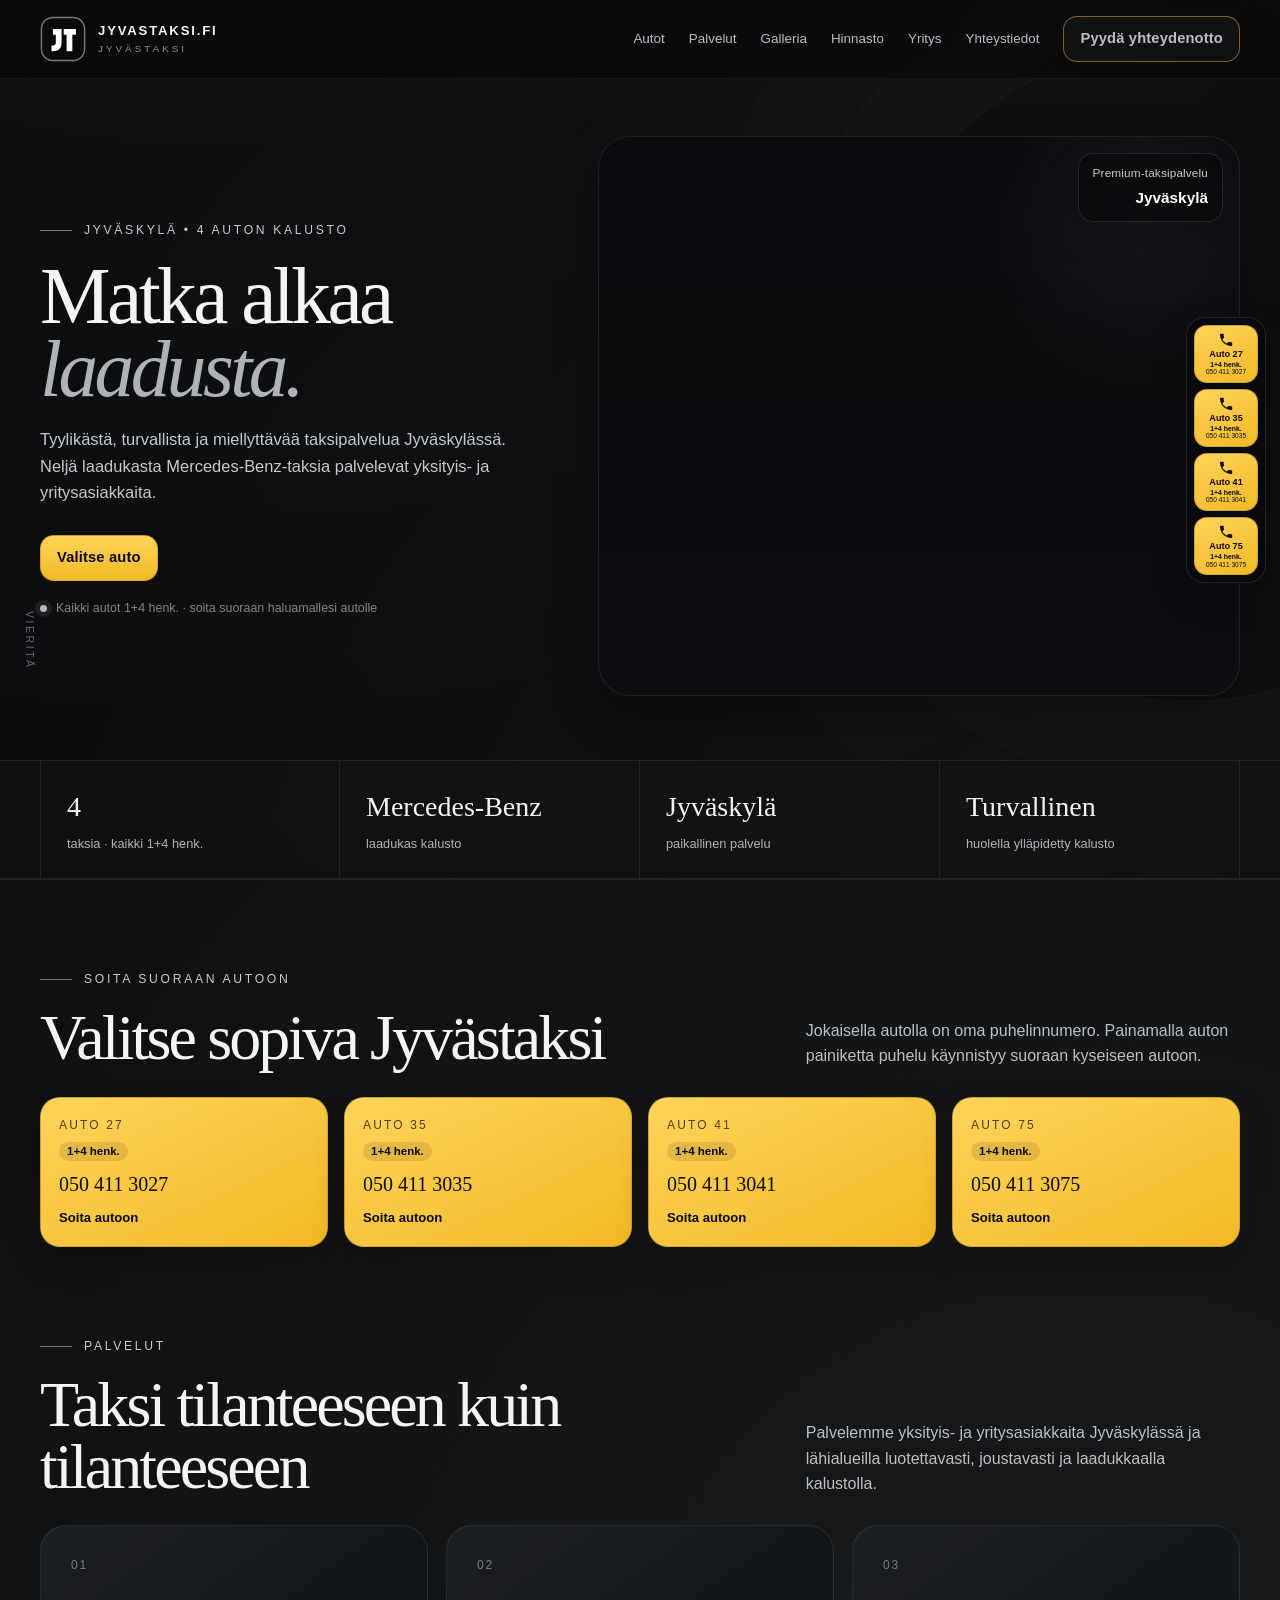
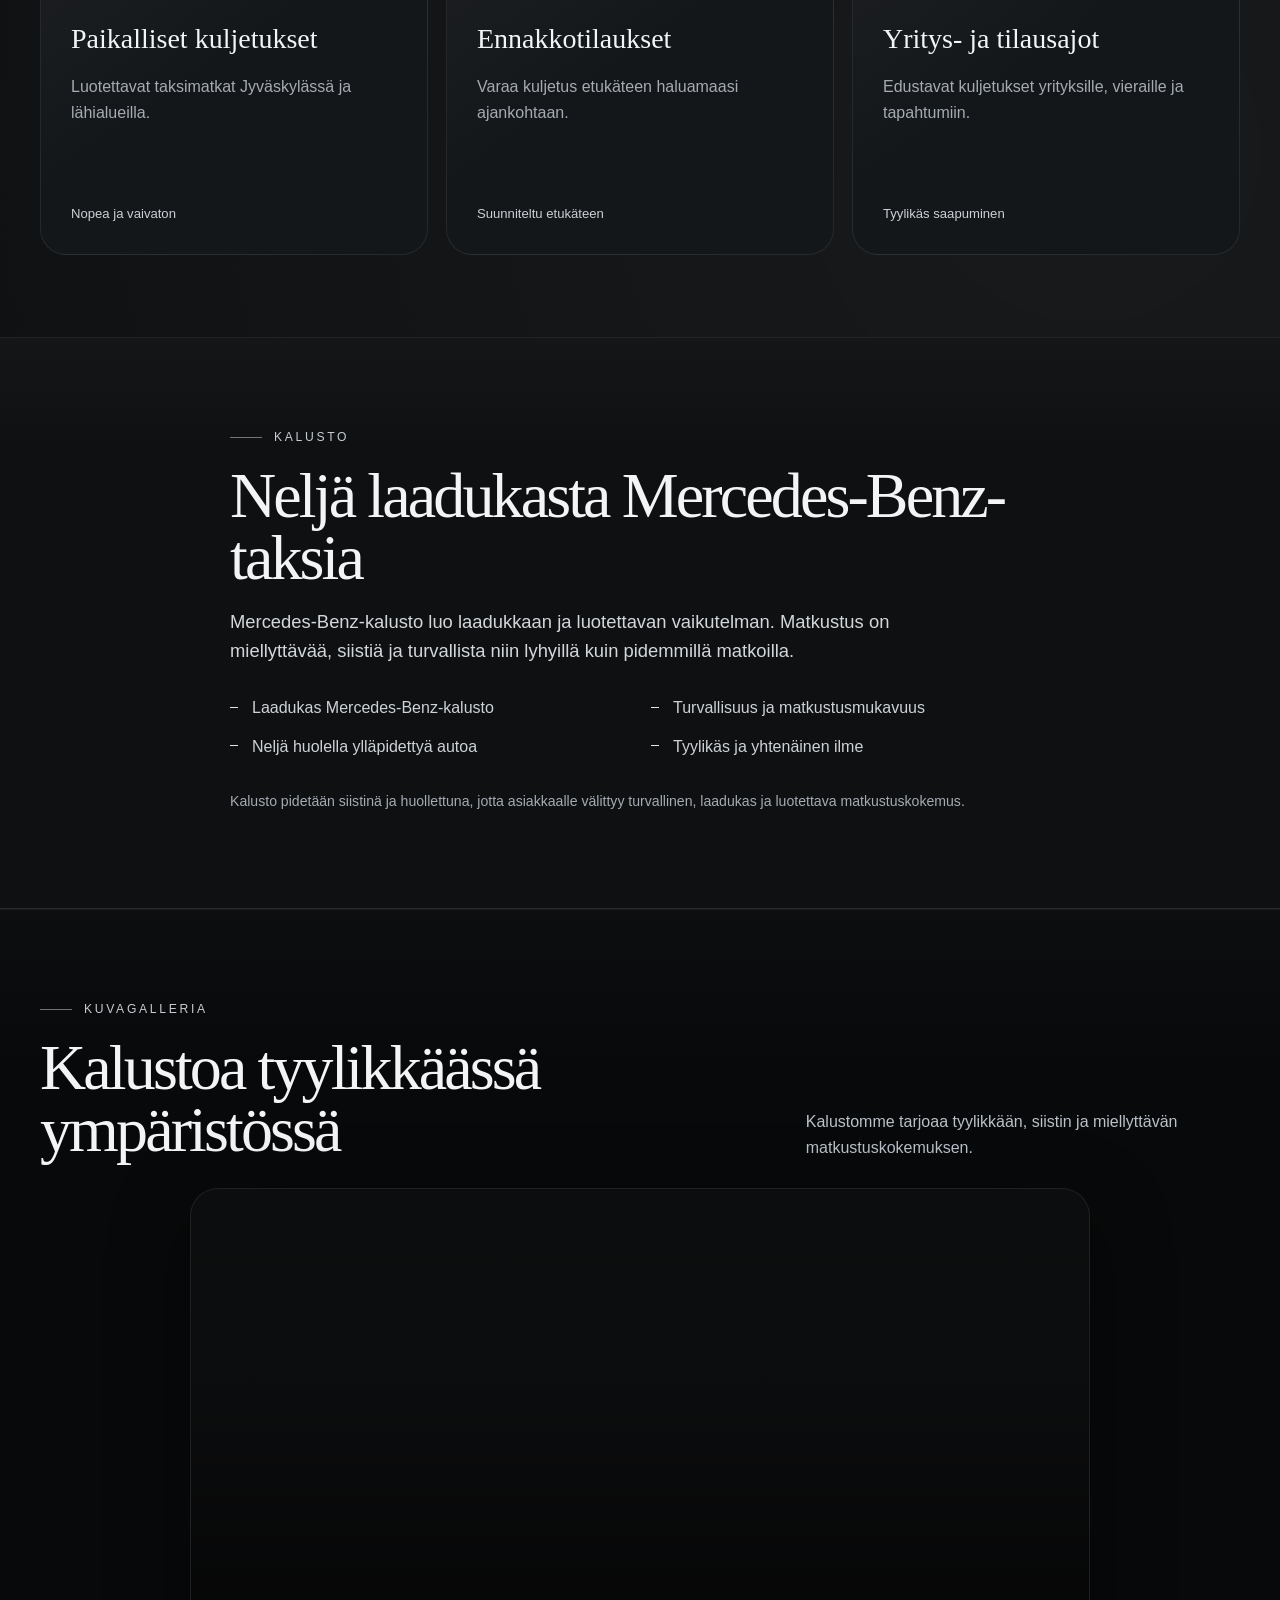
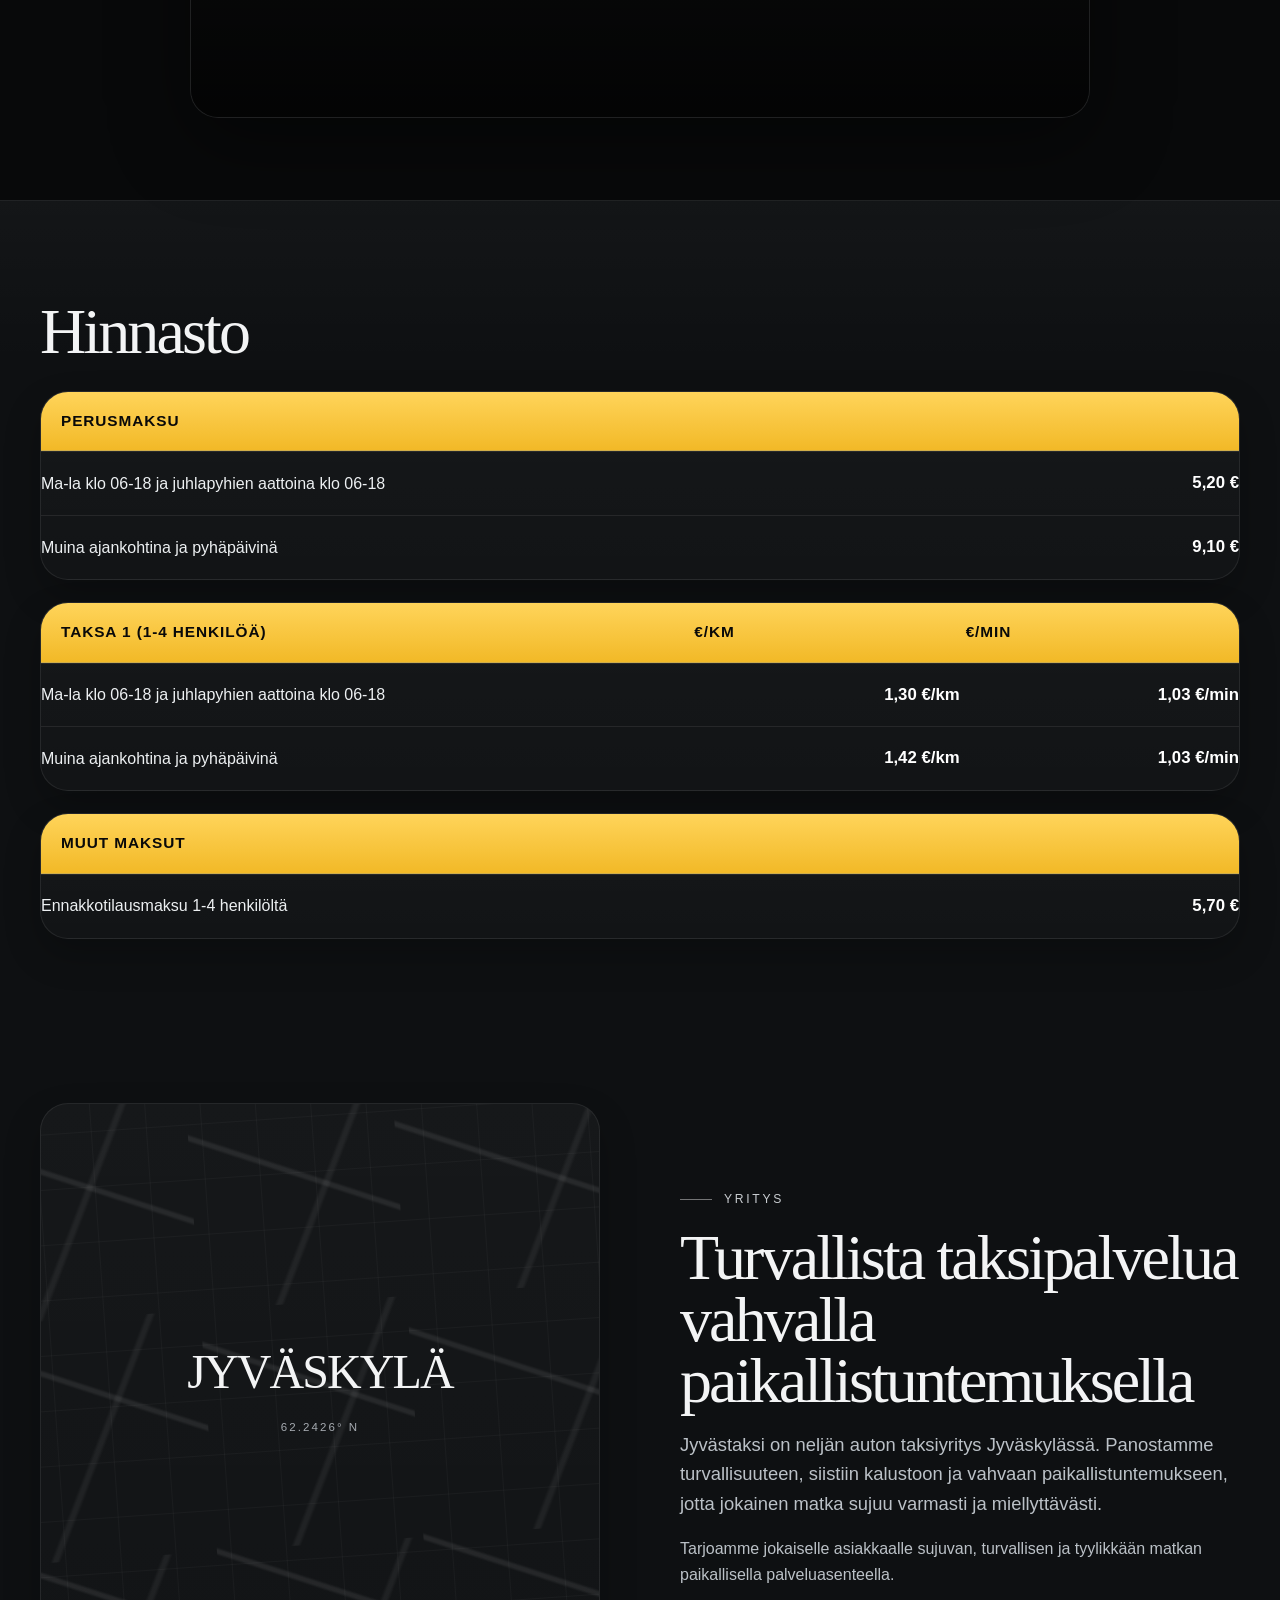
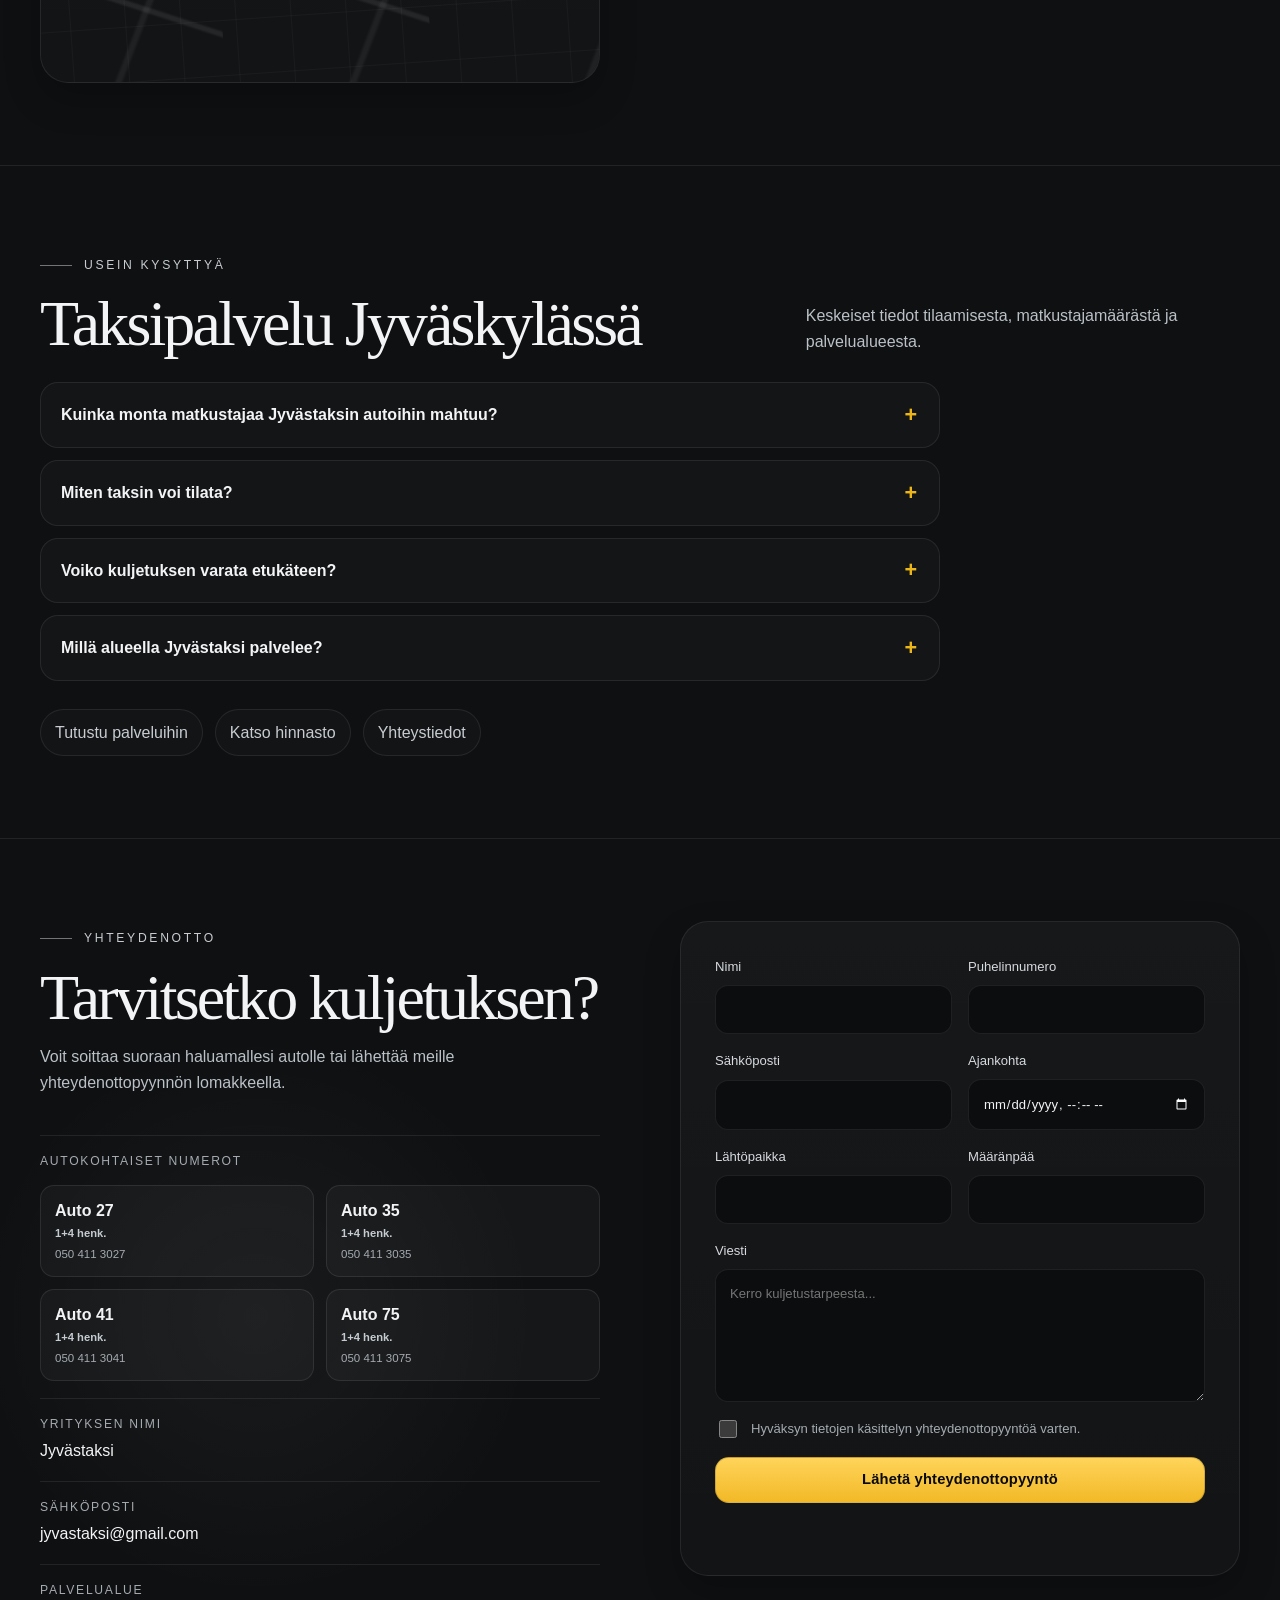
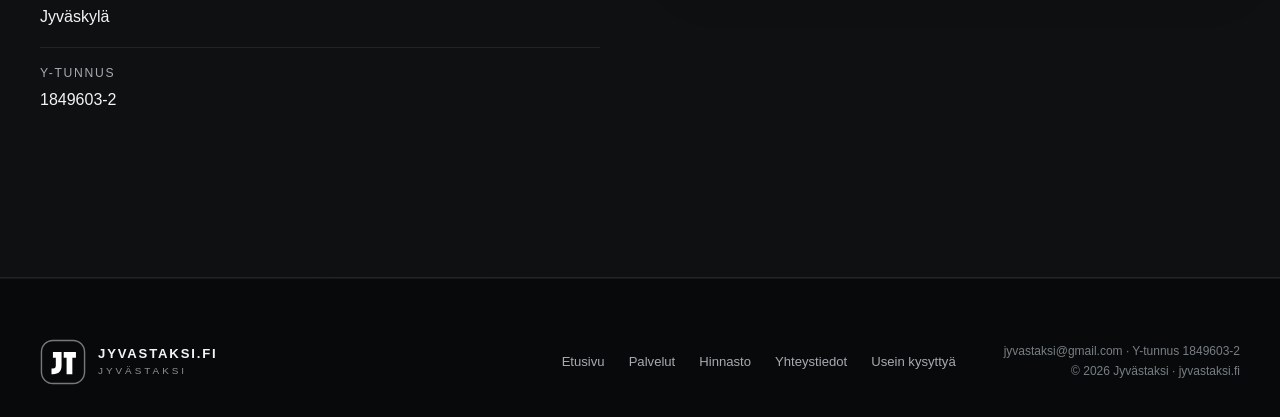
==== index.html @ cbcae80d "Add files via upload" ====
<!DOCTYPE html>

<html lang="fi">
<head> <meta charset="utf-8"/> <meta content="width=device-width, initial-scale=1" name="viewport"/>                






<title>Taksi Jyväskylä | Jyvästaksi – turvallinen paikallinen taksipalvelu</title><meta content="Jyvästaksi tarjoaa turvallista ja paikallista taksipalvelua Jyväskylässä. Neljä 1+4 hengen Mercedes-Benz-taksia, suorat autonumerot, ennakkotilaukset ja selkeä hinnasto." name="description"/><meta content="index,follow,max-image-preview:large,max-snippet:-1,max-video-preview:-1" name="robots"/><meta content="index,follow,max-image-preview:large,max-snippet:-1,max-video-preview:-1" name="googlebot"/><meta content="#08090a" name="theme-color"/><meta content="dark" name="color-scheme"/><meta content="telephone=yes" name="format-detection"/><meta content="Jyvästaksi" name="author"/><meta content="fi_FI" property="og:locale"/><meta content="website" property="og:type"/><meta content="Jyvästaksi" property="og:site_name"/><meta content="Taksi Jyväskylä | Jyvästaksi" property="og:title"/><meta content="Turvallista taksipalvelua Jyväskylässä vahvalla paikallistuntemuksella. Neljä 1+4 hengen Mercedes-Benz-taksia." property="og:description"/><meta content="https://jyvastaksi.fi/" property="og:url"/><meta content="https://jyvastaksi.fi/assets/jyvastaksi-og.jpg" property="og:image"/><meta content="1200" property="og:image:width"/><meta content="630" property="og:image:height"/><meta content="Jyvästaksin musta Mercedes-Benz-taksi Jyväskylän iltavalaistuksessa" property="og:image:alt"/><meta content="image/jpeg" property="og:image:type"/><meta content="summary_large_image" name="twitter:card"/><meta content="Taksi Jyväskylä | Jyvästaksi" name="twitter:title"/><meta content="Turvallista ja paikallista taksipalvelua Jyväskylässä." name="twitter:description"/><meta content="https://jyvastaksi.fi/assets/jyvastaksi-og.jpg" name="twitter:image"/><meta content="Jyvästaksin Mercedes-Benz-taksi Jyväskylässä" name="twitter:image:alt"/><link href="https://jyvastaksi.fi/" rel="canonical"/><link href="https://jyvastaksi.fi/" hreflang="fi-FI" rel="alternate"/><link href="https://jyvastaksi.fi/" hreflang="x-default" rel="alternate"/><link href="/favicon.svg" rel="icon" type="image/svg+xml"/><link href="/favicon.ico" rel="icon" sizes="any"/><link href="/icon-180.png" rel="apple-touch-icon" sizes="180x180"/><link href="/site.webmanifest" rel="manifest"/><link as="image" href="/assets/jyvastaksi-taksi-jyvaskyla-960.webp" imagesizes="(max-width: 980px) 100vw, 52vw" imagesrcset="/assets/jyvastaksi-taksi-jyvaskyla-640.webp 640w, /assets/jyvastaksi-taksi-jyvaskyla-960.webp 960w, /assets/jyvastaksi-taksi-jyvaskyla-1280.webp 1280w, /assets/jyvastaksi-taksi-jyvaskyla-1672.webp 1672w" rel="preload" type="image/webp"/><link href="/assets/site.97f5869bd6.css" rel="stylesheet"/><script defer="" src="/assets/app.0035077000.js"></script><script type="application/ld+json">{"@context":"https://schema.org","@graph":[{"@type":"WebSite","@id":"https://jyvastaksi.fi/#website","url":"https://jyvastaksi.fi/","name":"Jyvästaksi","inLanguage":"fi-FI","publisher":{"@id":"https://jyvastaksi.fi/#business"}},{"@type":"ImageObject","@id":"https://jyvastaksi.fi/#primaryimage","url":"https://jyvastaksi.fi/assets/jyvastaksi-og.jpg","contentUrl":"https://jyvastaksi.fi/assets/jyvastaksi-og.jpg","width":1200,"height":630,"caption":"Jyvästaksin Mercedes-Benz-taksi Jyväskylässä"},{"@type":"WebPage","@id":"https://jyvastaksi.fi/#webpage","url":"https://jyvastaksi.fi/","name":"Taksi Jyväskylä | Jyvästaksi","isPartOf":{"@id":"https://jyvastaksi.fi/#website"},"about":{"@id":"https://jyvastaksi.fi/#business"},"primaryImageOfPage":{"@id":"https://jyvastaksi.fi/#primaryimage"},"inLanguage":"fi-FI"},{"@type":["LocalBusiness","TaxiService"],"@id":"https://jyvastaksi.fi/#business","name":"Jyvästaksi","alternateName":"jyvastaksi.fi","legalName":"Jyvästaksi","url":"https://jyvastaksi.fi/","logo":"https://jyvastaksi.fi/icon-512.png","image":["https://jyvastaksi.fi/assets/jyvastaksi-og.jpg","https://jyvastaksi.fi/assets/jyvastaksi-taksi-jyvaskyla-1672.webp"],"email":"jyvastaksi@gmail.com","taxID":"1849603-2","priceRange":"€€","description":"Turvallista ja paikallista taksipalvelua Jyväskylässä neljän 1+4 hengen Mercedes-Benz-taksin kalustolla.","areaServed":{"@type":"City","name":"Jyväskylä"},"knowsLanguage":["fi"],"slogan":"Turvallista taksipalvelua vahvalla paikallistuntemuksella","contactPoint":[{"@type":"ContactPoint","telephone":"+358504113027","contactType":"Auto 27","areaServed":"Jyväskylä","availableLanguage":"fi"},{"@type":"ContactPoint","telephone":"+358504113035","contactType":"Auto 35","areaServed":"Jyväskylä","availableLanguage":"fi"},{"@type":"ContactPoint","telephone":"+358504113041","contactType":"Auto 41","areaServed":"Jyväskylä","availableLanguage":"fi"},{"@type":"ContactPoint","telephone":"+358504113075","contactType":"Auto 75","areaServed":"Jyväskylä","availableLanguage":"fi"}],"hasOfferCatalog":{"@type":"OfferCatalog","name":"Taksipalvelut","itemListElement":[{"@type":"Offer","itemOffered":{"@type":"Service","name":"Paikalliset taksikuljetukset Jyväskylässä"}},{"@type":"Offer","itemOffered":{"@type":"Service","name":"Ennakkotilaukset"}},{"@type":"Offer","itemOffered":{"@type":"Service","name":"Yritys- ja tilausajot"}}]}},{"@type":"FAQPage","@id":"https://jyvastaksi.fi/#faq","mainEntity":[{"@type":"Question","name":"Kuinka monta matkustajaa Jyvästaksin autoihin mahtuu?","acceptedAnswer":{"@type":"Answer","text":"Kaikki neljä taksia on tarkoitettu neljälle matkustajalle kuljettajan lisäksi eli kapasiteetti on 1+4 henkilöä."}},{"@type":"Question","name":"Miten taksin voi tilata?","acceptedAnswer":{"@type":"Answer","text":"Taksin voi tilata soittamalla suoraan autoon 27, 35, 41 tai 75. Sivuston autokohtaiset painikkeet käynnistävät puhelun valittuun autoon."}},{"@type":"Question","name":"Voiko kuljetuksen varata etukäteen?","acceptedAnswer":{"@type":"Answer","text":"Kyllä. Ennakkotilausta varten voi soittaa haluttuun autoon tai lähettää yhteydenottopyynnön sivuston lomakkeella."}},{"@type":"Question","name":"Millä alueella Jyvästaksi palvelee?","acceptedAnswer":{"@type":"Answer","text":"Jyvästaksi palvelee Jyväskylässä ja lähialueilla. Yksittäisen kuljetuksen saatavuus varmistetaan soittamalla suoraan autoon."}}]}]}</script>
<script type="application/ld+json">
{
"@context":"https://schema.org",
"@graph":[
{"@type":"Organization","name":"Jyvastaksi.fi","url":"https://jyvastaksi.fi","logo":"https://jyvastaksi.fi/icon-512.png"},
{"@type":"TaxiService","name":"Jyvastaksi.fi","url":"https://jyvastaksi.fi","areaServed":"Jyväskylä","telephone":"+358504113027","priceRange":"€€","openingHours":"Mo-Su 00:00-23:59"}
]}
</script>

</head>
<body> <a class="skip-link" href="#main">Siirry sisältöön</a> <header class="site-header" id="top"> <div class="container nav-wrap"> <a aria-label="Jyväskylän Taksit, etusivu" class="brand" href="#top"> <span aria-hidden="true" class="brand-mark"> <svg role="img" viewbox="0 0 64 64"> <rect height="60" rx="16" width="60" x="2" y="2"></rect> <path d="M18 18h12v19c0 8-4 12-12 12h-2v-8h2c3 0 4-1 4-4V26h-4z"></path> <path d="M33 18h17v8h-5v23h-8V26h-4z"></path> </svg> </span> <span> <strong>JYVASTAKSI.FI</strong> <small>JYVÄSTAKSI</small> </span> </a> <button aria-controls="primary-nav" aria-expanded="false" class="menu-toggle" type="button"> <span></span><span></span><span></span> <span class="sr-only">Avaa valikko</span> </button> <nav aria-label="Päävalikko" class="primary-nav" id="primary-nav"> <a href="#autot">Autot</a> <a href="#palvelut">Palvelut</a> <a href="#galleria">Galleria</a> <a href="#hinnasto">Hinnasto</a> <a href="#yritys">Yritys</a> <a href="#yhteys">Yhteystiedot</a> <a class="nav-cta" href="#yhteys">Pyydä yhteydenotto</a> </nav> </div> </header> <main id="main"> <section class="hero"> <div class="hero-grid container"> <div class="hero-copy reveal"> <div class="eyebrow">Jyväskylä • 4 auton kalusto</div> <h1>Matka alkaa<br/><em>laadusta.</em></h1> <p> Tyylikästä, turvallista ja miellyttävää taksipalvelua Jyväskylässä. Neljä laadukasta Mercedes-Benz-taksia palvelevat yksityis- ja yritysasiakkaita. </p> <div class="hero-actions"> <a class="btn btn-primary" href="#autot">Valitse auto</a> </div> <div class="hero-note"> <span class="status-dot"></span> <span>Kaikki autot 1+4 henk. · soita suoraan haluamallesi autolle</span> </div> </div> <div aria-label="Jyvästaksin musta Mercedes-Benzin taksi iltavalaistussa rantamiljöössä" class="hero-visual hero-visual-photo reveal"> <picture><source sizes="(max-width: 980px) 100vw, 52vw" srcset="/assets/jyvastaksi-taksi-jyvaskyla-640.webp 640w, /assets/jyvastaksi-taksi-jyvaskyla-960.webp 960w, /assets/jyvastaksi-taksi-jyvaskyla-1280.webp 1280w, /assets/jyvastaksi-taksi-jyvaskyla-1672.webp 1672w" type="image/webp"/><img alt="Musta Mercedes-Benz E-sarjan Jyvästaksi ehjällä etupuskurilla iltavalaistussa Jyväskylän kaupunkimiljöössä" class="hero-photo" decoding="async" fetchpriority="high" height="941" sizes="(max-width: 980px) 100vw, 52vw" src="/assets/jyvastaksi-taksi-jyvaskyla-1280.webp" srcset="/assets/jyvastaksi-taksi-jyvaskyla-640.webp 640w, /assets/jyvastaksi-taksi-jyvaskyla-960.webp 960w, /assets/jyvastaksi-taksi-jyvaskyla-1280.webp 1280w, /assets/jyvastaksi-taksi-jyvaskyla-1672.webp 1672w" width="1672"/></picture> <div class="hero-float"> <span>Premium-taksipalvelu</span> <strong>Jyväskylä</strong> </div> </div> </div> <div aria-hidden="true" class="hero-scroll">Vieritä</div> </section> <section aria-label="Palvelun vahvuudet" class="trust-strip"> <div class="container trust-grid"> <div><strong>4</strong><span>taksia · kaikki 1+4 henk.</span></div> <div><strong>Mercedes-Benz</strong><span>laadukas kalusto</span></div> <div><strong>Jyväskylä</strong><span>paikallinen palvelu</span></div> <div><strong>Turvallinen</strong><span>huolella ylläpidetty kalusto</span></div> </div> </section> <section class="section car-phones" id="autot"> <div class="container"> <div class="section-head reveal"> <div> <span class="eyebrow">Soita suoraan autoon</span> <h2>Valitse sopiva Jyvästaksi</h2> </div> <p> Jokaisella autolla on oma puhelinnumero. Painamalla auton painiketta puhelu käynnistyy suoraan kyseiseen autoon. </p> </div> <div class="car-phone-grid"> <a aria-label="Soita autoon 27, 1+4 henkilöä, numeroon 050 411 3027" class="car-phone-card reveal" href="tel:+358504113027"> <span class="car-phone-id">Auto 27</span> <span class="car-phone-capacity">1+4 henk.</span> <strong>050 411 3027</strong> <span class="car-phone-action">Soita autoon</span> </a> <a aria-label="Soita autoon 35, 1+4 henkilöä, numeroon 050 411 3035" class="car-phone-card reveal" href="tel:+358504113035"> <span class="car-phone-id">Auto 35</span> <span class="car-phone-capacity">1+4 henk.</span> <strong>050 411 3035</strong> <span class="car-phone-action">Soita autoon</span> </a> <a aria-label="Soita autoon 41, 1+4 henkilöä, numeroon 050 411 3041" class="car-phone-card reveal" href="tel:+358504113041"> <span class="car-phone-id">Auto 41</span> <span class="car-phone-capacity">1+4 henk.</span> <strong>050 411 3041</strong> <span class="car-phone-action">Soita autoon</span> </a> <a aria-label="Soita autoon 75, 1+4 henkilöä, numeroon 050 411 3075" class="car-phone-card reveal" href="tel:+358504113075"> <span class="car-phone-id">Auto 75</span> <span class="car-phone-capacity">1+4 henk.</span> <strong>050 411 3075</strong> <span class="car-phone-action">Soita autoon</span> </a> </div> </div> <section class="section services" id="palvelut"> <div class="container"> <div class="section-head reveal"> <div> <span class="eyebrow">Palvelut</span> <h2>Taksi tilanteeseen kuin tilanteeseen</h2> </div> <p> Palvelemme yksityis- ja yritysasiakkaita Jyväskylässä ja lähialueilla luotettavasti, joustavasti ja laadukkaalla kalustolla. </p> </div> <div class="service-grid"> <article class="service-card reveal"> <span class="service-number">01</span> <h3>Paikalliset kuljetukset</h3> <p>Luotettavat taksimatkat Jyväskylässä ja lähialueilla.</p> <span class="service-link">Nopea ja vaivaton</span> </article> <article class="service-card reveal"> <span class="service-number">02</span> <h3>Ennakkotilaukset</h3> <p>Varaa kuljetus etukäteen haluamaasi ajankohtaan.</p> <span class="service-link">Suunniteltu etukäteen</span> </article> <article class="service-card reveal"> <span class="service-number">03</span> <h3>Yritys- ja tilausajot</h3> <p>Edustavat kuljetukset yrityksille, vieraille ja tapahtumiin.</p> <span class="service-link">Tyylikäs saapuminen</span> </article> </div> </div> </section> <section class="section fleet" id="kalusto"> <div class="container fleet-grid"> <div class="fleet-copy reveal"> <span class="eyebrow">Kalusto</span> <h2>Neljä laadukasta Mercedes-Benz-taksia</h2> <p class="lead"> Mercedes-Benz-kalusto luo laadukkaan ja luotettavan vaikutelman. Matkustus on miellyttävää, siistiä ja turvallista niin lyhyillä kuin pidemmillä matkoilla. </p> <ul class="check-list"> <li>Laadukas Mercedes-Benz-kalusto</li> <li>Turvallisuus ja matkustusmukavuus</li> <li>Neljä huolella ylläpidettyä autoa</li> <li>Tyylikäs ja yhtenäinen ilme</li> </ul> <p class="muted"> Kalusto pidetään siistinä ja huollettuna, jotta asiakkaalle välittyy turvallinen, laadukas ja luotettava matkustuskokemus. </p> </div>
</div>
</section> <section class="section gallery" id="galleria"> <div class="container"> <div class="section-head reveal"> <div> <span class="eyebrow">Kuvagalleria</span> <h2>Kalustoa tyylikkäässä ympäristössä</h2> </div> <p> Kalustomme tarjoaa tyylikkään, siistin ja miellyttävän matkustuskokemuksen. </p> </div> <div class="gallery-grid"> <figure class="gallery-card gallery-card-large reveal"> <picture><source sizes="(max-width: 900px) 100vw, 1200px" srcset="/assets/jyvastaksi-taksi-jyvaskyla-640.webp 640w, /assets/jyvastaksi-taksi-jyvaskyla-960.webp 960w, /assets/jyvastaksi-taksi-jyvaskyla-1280.webp 1280w, /assets/jyvastaksi-taksi-jyvaskyla-1672.webp 1672w" type="image/webp"/><img alt="Musta Mercedes-Benz E-sarjan Jyvästaksi ehjällä etupuskurilla iltavalaistussa Jyväskylän kaupunkimiljöössä" decoding="async" fetchpriority="low" height="941" loading="lazy" sizes="(max-width: 900px) 100vw, 1200px" src="/assets/jyvastaksi-taksi-jyvaskyla-1280.webp" srcset="/assets/jyvastaksi-taksi-jyvaskyla-640.webp 640w, /assets/jyvastaksi-taksi-jyvaskyla-960.webp 960w, /assets/jyvastaksi-taksi-jyvaskyla-1280.webp 1280w, /assets/jyvastaksi-taksi-jyvaskyla-1672.webp 1672w" width="1672"/></picture> </figure>
</div> </div> </section> <section class="section pricing" id="hinnasto"> <div class="container"> <div class="section-head reveal"> <div><h2>Hinnasto</h2></div> </div> <div class="pricing-panels"> <div class="price-panel reveal"> <div class="price-panel-head">Perusmaksu</div> <div class="price-row"> <div class="price-desc">Ma-la klo 06-18 ja juhlapyhien aattoina klo 06-18</div> <div class="price-value">5,20 €</div> </div> <div class="price-row"> <div class="price-desc">Muina ajankohtina ja pyhäpäivinä</div> <div class="price-value">9,10 €</div> </div> </div> <div class="price-panel reveal"> <div class="price-panel-head price-panel-head-grid"> <span>Taksa 1 (1-4 henkilöä)</span> <span>€/km</span> <span>€/min</span> </div> <div class="price-row price-row-grid"> <div class="price-desc">Ma-la klo 06-18 ja juhlapyhien aattoina klo 06-18</div> <div class="price-value">1,30 €/km</div> <div class="price-value">1,03 €/min</div> </div> <div class="price-row price-row-grid"> <div class="price-desc">Muina ajankohtina ja pyhäpäivinä</div> <div class="price-value">1,42 €/km</div> <div class="price-value">1,03 €/min</div> </div> </div> <div class="price-panel reveal"> <div class="price-panel-head">Muut maksut</div> <div class="price-row"> <div class="price-desc">Ennakkotilausmaksu 1-4 henkilöltä</div> <div class="price-value">5,70 €</div> </div> </div> </div>
</div> </section> <section class="section about" id="yritys"> <div class="container about-grid"> <div aria-hidden="true" class="about-image reveal"> <div class="city-grid"></div> <div class="city-label">JYVÄSKYLÄ<br/><span>62.2426° N</span></div> </div> <div class="about-copy reveal"> <span class="eyebrow">Yritys</span> <h2>Turvallista taksipalvelua vahvalla paikallistuntemuksella</h2> <p class="lead"> Jyvästaksi on neljän auton taksiyritys Jyväskylässä. Panostamme turvallisuuteen, siistiin kalustoon ja vahvaan paikallistuntemukseen, jotta jokainen matka sujuu varmasti ja miellyttävästi. </p> <p> Tarjoamme jokaiselle asiakkaalle sujuvan, turvallisen ja tyylikkään matkan paikallisella palveluasenteella. </p> </div> </div> </section><section class="section faq-section" id="usein-kysyttya">
<div class="container">
<div class="section-head reveal">
<div><span class="eyebrow">Usein kysyttyä</span><h2>Taksipalvelu Jyväskylässä</h2></div>
<p>Keskeiset tiedot tilaamisesta, matkustajamäärästä ja palvelualueesta.</p>
</div>
<div class="faq-list reveal">
<details><summary>Kuinka monta matkustajaa Jyvästaksin autoihin mahtuu?</summary><p>Kaikki neljä taksia on tarkoitettu neljälle matkustajalle kuljettajan lisäksi eli kapasiteetti on 1+4 henkilöä.</p></details>
<details><summary>Miten taksin voi tilata?</summary><p>Voit soittaa suoraan autoon 27, 35, 41 tai 75. Sivuston autokohtaiset painikkeet käynnistävät puhelun valitsemaasi autoon.</p></details>
<details><summary>Voiko kuljetuksen varata etukäteen?</summary><p>Kyllä. Ennakkotilausta varten voit soittaa haluamaasi autoon tai lähettää yhteydenottopyynnön sivuston lomakkeella.</p></details>
<details><summary>Millä alueella Jyvästaksi palvelee?</summary><p>Palvelualueena on Jyväskylä ja lähialueet. Tarkista yksittäisen kuljetuksen saatavuus soittamalla suoraan autoon.</p></details>
</div>
<div class="seo-links reveal"><a href="/palvelut/">Tutustu palveluihin</a><a href="/hinnasto/">Katso hinnasto</a><a href="/yhteystiedot/">Yhteystiedot</a></div>
</div>
</section> <section class="section contact" id="yhteys"> <div class="container contact-grid"> <div class="contact-copy reveal"> <span class="eyebrow">Yhteydenotto</span> <h2>Tarvitsetko kuljetuksen?</h2> <p> Voit soittaa suoraan haluamallesi autolle tai lähettää meille yhteydenottopyynnön lomakkeella. </p> <div class="contact-details"> <div class="contact-cars"> <span>Autokohtaiset numerot</span> <div class="contact-car-links"> <a href="tel:+358504113027"><b>Auto 27</b><em>1+4 henk.</em><small>050 411 3027</small></a> <a href="tel:+358504113035"><b>Auto 35</b><em>1+4 henk.</em><small>050 411 3035</small></a> <a href="tel:+358504113041"><b>Auto 41</b><em>1+4 henk.</em><small>050 411 3041</small></a> <a href="tel:+358504113075"><b>Auto 75</b><em>1+4 henk.</em><small>050 411 3075</small></a> </div> </div> <div> <span>Yrityksen nimi</span> <strong>Jyvästaksi</strong> </div> <div> <span>Sähköposti</span> <strong><a href="mailto:jyvastaksi@gmail.com">jyvastaksi@gmail.com</a></strong> </div> <div> <span>Palvelualue</span> <strong>Jyväskylä</strong> </div> <div> <span>Y-tunnus</span> <strong>1849603-2</strong> </div> </div> </div> <form action="https://formspree.io/f/mzdnzvzg" class="contact-form reveal" id="contact-form" method="POST" novalidate="">
<input name="_subject" type="hidden" value="Uusi yhteydenottopyyntö jyvastaksi.fi-sivulta"/>
<input name="_language" type="hidden" value="fi"/><label aria-hidden="true" class="form-honeypot">Älä täytä tätä kenttää<input autocomplete="off" name="_gotcha" tabindex="-1" type="text"/></label> <div class="form-row"> <label> Nimi <input autocomplete="name" name="name" required="" type="text"/> </label> <label> Puhelinnumero <input autocomplete="tel" name="phone" required="" type="tel"/> </label> </div> <div class="form-row"> <label> Sähköposti <input autocomplete="email" name="email" type="email"/> </label> <label> Ajankohta <input name="time" type="datetime-local"/> </label> </div> <div class="form-row"> <label> Lähtöpaikka <input autocomplete="street-address" name="pickup" type="text"/> </label> <label> Määränpää <input name="destination" type="text"/> </label> </div> <label> Viesti <textarea name="message" placeholder="Kerro kuljetustarpeesta..." rows="5"></textarea> </label> <label class="consent"> <input name="consent" required="" type="checkbox"/> <span>Hyväksyn tietojen käsittelyn yhteydenottopyyntöä varten.</span> </label> <button class="btn btn-primary btn-full" type="submit">Lähetä yhteydenottopyyntö</button> <p aria-live="polite" class="form-status" id="form-status" role="status"></p> </form> </div> </section> </section></main> <footer class="site-footer"> <div class="container footer-grid"> <a class="brand footer-brand" href="#top"> <span aria-hidden="true" class="brand-mark"> <svg viewbox="0 0 64 64"> <rect height="60" rx="16" width="60" x="2" y="2"></rect> <path d="M18 18h12v19c0 8-4 12-12 12h-2v-8h2c3 0 4-1 4-4V26h-4z"></path> <path d="M33 18h17v8h-5v23h-8V26h-4z"></path> </svg> </span> <span><strong>JYVASTAKSI.FI</strong><small>JYVÄSTAKSI</small></span> </a> <div class="footer-links"><a href="/">Etusivu</a><a href="/palvelut/">Palvelut</a><a href="/hinnasto/">Hinnasto</a><a href="/yhteystiedot/">Yhteystiedot</a><a href="/#usein-kysyttya">Usein kysyttyä</a></div> <div class="footer-meta"> <span><a href="mailto:jyvastaksi@gmail.com">jyvastaksi@gmail.com</a> · Y-tunnus 1849603-2</span> <span>© <span id="year"></span> Jyvästaksi · jyvastaksi.fi</span> </div> </div> </footer> <nav aria-label="Soita suoraan autoon" class="quick-actions"> <a aria-label="Soita autoon 27, 1+4 henkilöä, numeroon 050 411 3027" href="tel:+358504113027"> <svg aria-hidden="true" viewbox="0 0 24 24"> <path d="M6.6 10.8c1.6 3.1 3.5 5 6.6 6.6l2.2-2.2c.3-.3.7-.4 1.1-.3 1.2.4 2.5.6 3.8.6.6 0 1 .4 1 1V20c0 .6-.4 1-1 1C10.8 21 3 13.2 3 3.7c0-.6.4-1 1-1h3.5c.6 0 1 .4 1 1 0 1.3.2 2.6.6 3.8.1.4 0 .8-.3 1.1l-2.2 2.2z"></path> </svg> <span class="quick-car">Auto 27</span> <small><span class="quick-capacity">1+4 henk.</span>050 411 3027</small> </a> <a aria-label="Soita autoon 35, 1+4 henkilöä, numeroon 050 411 3035" href="tel:+358504113035"> <svg aria-hidden="true" viewbox="0 0 24 24"> <path d="M6.6 10.8c1.6 3.1 3.5 5 6.6 6.6l2.2-2.2c.3-.3.7-.4 1.1-.3 1.2.4 2.5.6 3.8.6.6 0 1 .4 1 1V20c0 .6-.4 1-1 1C10.8 21 3 13.2 3 3.7c0-.6.4-1 1-1h3.5c.6 0 1 .4 1 1 0 1.3.2 2.6.6 3.8.1.4 0 .8-.3 1.1l-2.2 2.2z"></path> </svg> <span class="quick-car">Auto 35</span> <small><span class="quick-capacity">1+4 henk.</span>050 411 3035</small> </a> <a aria-label="Soita autoon 41, 1+4 henkilöä, numeroon 050 411 3041" href="tel:+358504113041"> <svg aria-hidden="true" viewbox="0 0 24 24"> <path d="M6.6 10.8c1.6 3.1 3.5 5 6.6 6.6l2.2-2.2c.3-.3.7-.4 1.1-.3 1.2.4 2.5.6 3.8.6.6 0 1 .4 1 1V20c0 .6-.4 1-1 1C10.8 21 3 13.2 3 3.7c0-.6.4-1 1-1h3.5c.6 0 1 .4 1 1 0 1.3.2 2.6.6 3.8.1.4 0 .8-.3 1.1l-2.2 2.2z"></path> </svg> <span class="quick-car">Auto 41</span> <small><span class="quick-capacity">1+4 henk.</span>050 411 3041</small> </a> <a aria-label="Soita autoon 75, 1+4 henkilöä, numeroon 050 411 3075" href="tel:+358504113075"> <svg aria-hidden="true" viewbox="0 0 24 24"> <path d="M6.6 10.8c1.6 3.1 3.5 5 6.6 6.6l2.2-2.2c.3-.3.7-.4 1.1-.3 1.2.4 2.5.6 3.8.6.6 0 1 .4 1 1V20c0 .6-.4 1-1 1C10.8 21 3 13.2 3 3.7c0-.6.4-1 1-1h3.5c.6 0 1 .4 1 1 0 1.3.2 2.6.6 3.8.1.4 0 .8-.3 1.1l-2.2 2.2z"></path> </svg> <span class="quick-car">Auto 75</span> <small><span class="quick-capacity">1+4 henk.</span>050 411 3075</small> </a> </nav> </body>
</html>
---- assets/site.97f5869bd6.css ----
:root { --bg: #08090a; --bg-soft: #0e1012; --surface: #14171a; --surface-2: #1b1f23; --line: rgba(255,255,255,.10); --line-strong: rgba(255,255,255,.18); --text: #f3f4f5; --muted: #a6abb1; --silver: #c8ccd1; --accent: #e2e4e7; --max: 1200px; --radius: 26px; --shadow: 0 24px 80px rgba(0,0,0,.45);
} * { box-sizing: border-box; } html { scroll-behavior: smooth; background: var(--bg);
} body { margin: 0; background: radial-gradient(circle at 15% -10%, rgba(255,255,255,.07), transparent 28%), radial-gradient(circle at 90% 20%, rgba(255,255,255,.045), transparent 25%), var(--bg); color: var(--text); font-family: Inter, ui-sans-serif, -apple-system, BlinkMacSystemFont, "Segoe UI", sans-serif; line-height: 1.6; -webkit-font-smoothing: antialiased;
} body.menu-open { overflow: hidden; } a { color: inherit; text-decoration: none; }
button, input, textarea { font: inherit; }
button { color: inherit; } img, svg { display: block; max-width: 100%; } .container { width: min(calc(100% - 40px), var(--max)); margin-inline: auto;
} .skip-link { position: fixed; top: 10px; left: 10px; z-index: 1000; padding: 10px 14px; background: #fff; color: #000; transform: translateY(-150%); transition: transform .2s ease;
}
.skip-link:focus { transform: translateY(0); } .sr-only { position: absolute; width: 1px; height: 1px; padding: 0; margin: -1px; overflow: hidden; clip: rect(0,0,0,0); white-space: nowrap; border: 0;
} .site-header { position: fixed; inset: 0 0 auto 0; z-index: 100; background: rgba(8,9,10,.72); backdrop-filter: blur(18px); border-bottom: 1px solid transparent; transition: border-color .25s ease, background .25s ease;
} .site-header.scrolled { border-bottom-color: var(--line); background: rgba(8,9,10,.92);
} .nav-wrap { min-height: 82px; display: flex; align-items: center; justify-content: space-between; gap: 32px;
} .brand { display: inline-flex; align-items: center; gap: 12px; letter-spacing: .16em; line-height: 1;
} .brand-mark { width: 46px; height: 46px;
} .brand-mark svg rect { fill: transparent; stroke: rgba(255,255,255,.45); stroke-width: 2;
} .brand-mark svg path { fill: #fff; } .brand strong { display: block; font-size: .78rem; font-weight: 650;
} .brand small { display: block; margin-top: 7px; font-size: .62rem; color: var(--muted); letter-spacing: .4em;
} .primary-nav { display: flex; align-items: center; gap: 28px; font-size: .87rem; color: #d6d8db;
} .primary-nav > a:not(.nav-cta) { position: relative;
} .primary-nav > a:not(.nav-cta)::after { content: ""; position: absolute; inset: auto 0 -7px; height: 1px; background: #fff; transform: scaleX(0); transform-origin: left; transition: transform .2s ease;
} .primary-nav > a:not(.nav-cta):hover::after { transform: scaleX(1);
} .nav-cta { border: 1px solid var(--line-strong); padding: 11px 17px; border-radius: 999px; transition: background .2s ease, color .2s ease;
} .nav-cta:hover { background: #fff; color: #08090a; } .menu-toggle { display: none; width: 44px; height: 44px; border: 1px solid var(--line); border-radius: 50%; background: transparent; align-items: center; justify-content: center; flex-direction: column; gap: 4px;
} .menu-toggle span:not(.sr-only) { width: 18px; height: 1px; background: #fff; transition: transform .2s ease, opacity .2s ease;
} .hero { position: relative; min-height: 820px; display: grid; align-items: center; padding: 160px 0 100px; overflow: hidden;
} .hero::before { content: ""; position: absolute; width: 660px; height: 660px; right: -240px; top: 40px; border: 1px solid rgba(255,255,255,.055); border-radius: 50%; box-shadow: 0 0 0 90px rgba(255,255,255,.012), 0 0 0 180px rgba(255,255,255,.008);
} .hero-grid { display: grid; grid-template-columns: .88fr 1.12fr; gap: 72px; align-items: center;
} .eyebrow { display: inline-flex; align-items: center; gap: 12px; color: #c9cdd1; font-size: .76rem; text-transform: uppercase; letter-spacing: .22em;
} .eyebrow::before { content: ""; width: 32px; height: 1px; background: rgba(255,255,255,.42);
} .hero h1,
.section h2 { font-family: Georgia, "Times New Roman", serif; font-weight: 400; letter-spacing: -.045em;
} .hero h1 { margin: 24px 0; font-size: clamp(4rem, 7.2vw, 7.4rem); line-height: .88;
} .hero h1 em { color: #aeb3b8; font-weight: 400;
} .hero-copy > p { max-width: 590px; margin: 0; font-size: 1.12rem; color: var(--muted);
} .hero-actions { display: flex; flex-wrap: wrap; gap: 14px; margin-top: 38px;
} .btn { min-height: 52px; padding: 14px 23px; border-radius: 999px; display: inline-flex; align-items: center; justify-content: center; border: 1px solid transparent; font-weight: 600; font-size: .92rem; cursor: pointer; transition: transform .2s ease, background .2s ease, border-color .2s ease;
} .btn:hover { transform: translateY(-2px); } .btn-primary { background: linear-gradient(180deg, #f3f4f5, #c7cbd0); color: #090a0b; box-shadow: 0 10px 28px rgba(255,255,255,.08);
} .btn-secondary { border-color: var(--line-strong); background: rgba(255,255,255,.025);
} .btn-secondary:hover { background: rgba(255,255,255,.06); } .btn-full { width: 100%; border: 0; } .hero-note { display: flex; align-items: center; gap: 9px; margin-top: 24px; color: #81878d; font-size: .78rem;
} .status-dot { width: 7px; height: 7px; border-radius: 50%; background: #b9bdc2; box-shadow: 0 0 0 5px rgba(185,189,194,.10);
} .hero-visual { position: relative; min-height: 520px; border-radius: 36px; border: 1px solid var(--line); background: linear-gradient(135deg, rgba(255,255,255,.035), transparent 46%), linear-gradient(180deg, #111316 0%, #090a0b 100%); overflow: hidden; box-shadow: var(--shadow);
} .hero-visual::before { content: ""; position: absolute; inset: 0; background-image: linear-gradient(rgba(255,255,255,.025) 1px, transparent 1px), linear-gradient(90deg, rgba(255,255,255,.025) 1px, transparent 1px); background-size: 48px 48px; mask-image: linear-gradient(to bottom, rgba(0,0,0,.75), transparent 75%);
} .light-line { position: absolute; width: 78%; height: 2px; left: 11%; top: 34%; background: linear-gradient(90deg, transparent, rgba(255,255,255,.75), transparent); box-shadow: 0 0 26px rgba(255,255,255,.23); transform: rotate(-7deg);
} .car-stage { position: absolute; inset: 80px 28px 70px; display: flex; align-items: center; justify-content: center;
} .car-silhouette { position: relative; width: 90%; height: 220px; filter: drop-shadow(0 35px 38px rgba(0,0,0,.65));
} .car-body { position: absolute; left: 4%; right: 2%; bottom: 45px; height: 90px; background: linear-gradient(180deg, #32363b, #0d0f11 74%); border-radius: 48px 70px 24px 22px; border-top: 1px solid rgba(255,255,255,.18); box-shadow: inset 0 -20px 35px rgba(0,0,0,.72);
} .car-roof { position: absolute; left: 24%; right: 18%; bottom: 113px; height: 78px; background: linear-gradient(145deg, #3a3f45, #111417 74%); clip-path: polygon(15% 100%, 30% 5%, 70% 0, 94% 100%); border-radius: 22px;
} .car-window { position: absolute; left: 35%; right: 27%; bottom: 128px; height: 48px; background: linear-gradient(135deg, #161c21, #060708); clip-path: polygon(7% 100%, 20% 7%, 75% 5%, 93% 100%); opacity: .94; border-top: 1px solid rgba(255,255,255,.12);
} .wheel { position: absolute; bottom: 17px; width: 78px; height: 78px; border-radius: 50%; background: radial-gradient(circle, #777c82 0 12%, #202326 13% 35%, #050607 36% 100%); border: 6px solid #090a0b; box-shadow: 0 0 0 2px rgba(255,255,255,.06);
} .wheel-left { left: 18%; }
.wheel-right { right: 14%; } .headlight { position: absolute; width: 80px; height: 13px; right: 2%; bottom: 93px; background: linear-gradient(90deg, transparent, #f5f6f7); border-radius: 50%; filter: blur(.3px); box-shadow: 18px 0 28px rgba(255,255,255,.28);
} .reflection { position: absolute; width: 76%; height: 60px; bottom: 5px; background: radial-gradient(ellipse, rgba(255,255,255,.07), transparent 68%); filter: blur(9px);
} .hero-card { position: absolute; left: 28px; bottom: 26px; padding: 18px 20px; min-width: 230px; background: rgba(9,10,11,.67); border: 1px solid var(--line); border-radius: 18px; backdrop-filter: blur(16px);
} .hero-card span,
.hero-card small { display: block; color: var(--muted); font-size: .72rem;
} .hero-card strong { display: block; margin: 3px 0 2px; font-family: Georgia, serif; font-weight: 400; font-size: 1.3rem;
} .hero-scroll { position: absolute; left: 20px; bottom: 90px; writing-mode: vertical-rl; font-size: .65rem; text-transform: uppercase; letter-spacing: .25em; color: #646a70;
} .trust-strip { border-block: 1px solid var(--line); background: rgba(255,255,255,.012);
} .trust-grid { display: grid; grid-template-columns: repeat(4, 1fr);
} .trust-grid > div { min-height: 132px; padding: 30px; display: flex; flex-direction: column; justify-content: center; border-right: 1px solid var(--line);
} .trust-grid > div:first-child { border-left: 1px solid var(--line); } .trust-grid strong { font-family: Georgia, serif; font-size: 1.65rem; font-weight: 400;
} .trust-grid span { color: var(--muted); font-size: .8rem; margin-top: 4px;
} .section { padding: 110px 0; } .section-head { display: grid; grid-template-columns: 1fr .6fr; gap: 42px; align-items: end; margin-bottom: 36px;
} .section h2 { margin: 18px 0 0; font-size: clamp(2.7rem, 5vw, 5rem); line-height: .98;
} .section-head > p { margin: 0; color: var(--muted);
} .service-grid { display: grid; grid-template-columns: repeat(3, 1fr); gap: 18px;
} .service-card { min-height: 330px; padding: 30px; border-radius: var(--radius); border: 1px solid var(--line); background: linear-gradient(145deg, rgba(255,255,255,.035), transparent 45%), var(--surface); display: flex; flex-direction: column; transition: transform .25s ease, border-color .25s ease, background .25s ease;
} .service-card:hover { transform: translateY(-6px); border-color: var(--line-strong); background: linear-gradient(145deg, rgba(255,255,255,.06), transparent 45%), #171a1e;
} .service-number { color: #777d83; font-size: .75rem; letter-spacing: .16em;
} .service-card h3 { margin: 42px 0 12px; font-family: Georgia, serif; font-size: 1.75rem; font-weight: 400;
} .service-card p { margin: 0; color: var(--muted);
} .service-link { margin-top: auto; padding-top: 28px; color: #cdd0d4; font-size: .82rem;
} .fleet { background: linear-gradient(180deg, rgba(255,255,255,.025), transparent 20%), var(--bg-soft); border-block: 1px solid var(--line);
} .fleet-grid,
.about-grid,
.contact-grid { display: grid; grid-template-columns: 1fr 1fr; gap: 80px; align-items: center;
} .lead { font-size: 1.15rem; color: #d4d7da;
} .fleet-copy .lead { max-width: 590px; } .check-list { display: grid; grid-template-columns: 1fr 1fr; gap: 13px 22px; list-style: none; padding: 0; margin: 30px 0;
} .check-list li { position: relative; padding-left: 22px; color: #cfd2d5;
} .check-list li::before { content: ""; position: absolute; left: 0; top: .72em; width: 8px; height: 1px; background: #e3e5e7;
} .muted { color: var(--muted); font-size: .88rem; } .fleet-panel { min-height: 520px; padding: 34px; border-radius: 34px; border: 1px solid var(--line); background: radial-gradient(circle at 85% 15%, rgba(255,255,255,.08), transparent 28%), linear-gradient(145deg, #20242a, #0c0e10 70%); position: relative; overflow: hidden; box-shadow: var(--shadow);
} .fleet-panel::after { content: ""; position: absolute; width: 360px; height: 360px; right: -150px; bottom: -160px; border-radius: 50%; border: 1px solid rgba(255,255,255,.10); box-shadow: 0 0 0 60px rgba(255,255,255,.02), 0 0 0 120px rgba(255,255,255,.01);
} .fleet-badge { position: relative; z-index: 2; font-family: Georgia, serif; font-size: clamp(5rem, 10vw, 9rem); letter-spacing: -.08em; color: rgba(255,255,255,.92);
} .fleet-lines { position: absolute; inset: 180px 34px auto; display: grid; gap: 18px;
} .fleet-lines span { height: 1px; background: linear-gradient(90deg, rgba(255,255,255,.35), transparent);
} .fleet-lines span:nth-child(2) { width: 75%; }
.fleet-lines span:nth-child(3) { width: 52%; } .fleet-meta { position: absolute; z-index: 2; left: 34px; right: 34px; bottom: 34px; display: grid; gap: 13px;
} .fleet-meta > div { display: flex; justify-content: space-between; gap: 18px; padding-top: 13px; border-top: 1px solid var(--line);
} .fleet-meta span { color: var(--muted); font-size: .8rem; }
.fleet-meta strong { font-weight: 500; font-size: .9rem; } .about-image { min-height: 580px; position: relative; overflow: hidden; border-radius: 34px; border: 1px solid var(--line); background: radial-gradient(circle at 20% 20%, rgba(255,255,255,.09), transparent 20%), linear-gradient(135deg, #1b1f23, #090a0b); box-shadow: var(--shadow);
} .city-grid { position: absolute; inset: 0; background-image: linear-gradient(22deg, transparent 0 46%, rgba(255,255,255,.08) 47% 48%, transparent 49% 100%), linear-gradient(115deg, transparent 0 43%, rgba(255,255,255,.055) 44% 45%, transparent 46% 100%), linear-gradient(90deg, rgba(255,255,255,.03) 1px, transparent 1px), linear-gradient(rgba(255,255,255,.03) 1px, transparent 1px); background-size: 180px 180px, 210px 210px, 48px 48px, 48px 48px; transform: scale(1.15) rotate(-4deg);
} .city-label { position: absolute; top: 50%; left: 50%; bottom: auto; transform: translate(-50%, -50%); width: 100%; padding: 0 24px; text-align: center; font-family: Georgia, serif; font-size: 3rem; line-height: .9; letter-spacing: -.04em;
} .city-label span { display: inline-block; margin-top: 12px; font-family: Inter, sans-serif; font-size: .72rem; letter-spacing: .18em; color: var(--muted); text-align: center;
} .about-copy p:not(.lead) { color: var(--muted); } .quote { display: grid; grid-template-columns: auto 1fr; gap: 18px; margin-top: 38px; padding: 24px 0; border-block: 1px solid var(--line);
} .quote > span { font-family: Georgia, serif; font-size: 3rem; line-height: 1; color: #8d9298;
} .quote p { margin: 4px 0 0; font-family: Georgia, serif; font-size: 1.35rem; color: #e2e4e6 !important;
} .contact { background: radial-gradient(circle at 20% 50%, rgba(255,255,255,.045), transparent 25%), var(--bg-soft); border-top: 1px solid var(--line);
} .contact-grid { align-items: start; } .contact-copy > p { max-width: 500px; color: var(--muted);
} .contact-details { display: grid; gap: 17px; margin-top: 40px;
} .contact-details > div { padding-top: 16px; border-top: 1px solid var(--line);
} .contact-details span,
.contact-details strong { display: block; } .contact-details span { color: var(--muted); font-size: .76rem; text-transform: uppercase; letter-spacing: .14em;
} .contact-details strong { margin-top: 4px; font-weight: 500;
} .contact-form { padding: 34px; border: 1px solid var(--line); border-radius: 28px; background: rgba(255,255,255,.025); box-shadow: var(--shadow);
} .form-row { display: grid; grid-template-columns: 1fr 1fr; gap: 16px;
} .contact-form label { display: grid; gap: 8px; margin-bottom: 16px; color: #d7dade; font-size: .82rem;
} .contact-form input,
.contact-form textarea { width: 100%; color: #f2f3f4; background: #0b0d0f; border: 1px solid var(--line); border-radius: 13px; padding: 13px 14px; outline: none; transition: border-color .2s ease, box-shadow .2s ease;
} .contact-form input:focus,
.contact-form textarea:focus { border-color: rgba(255,255,255,.45); box-shadow: 0 0 0 4px rgba(255,255,255,.045);
} .contact-form textarea { resize: vertical; min-height: 130px; } .consent { display: flex !important; grid-template-columns: none !important; align-items: flex-start; gap: 11px !important; color: var(--muted) !important;
} .consent input { width: 18px; height: 18px; margin-top: 2px;
} .form-status { min-height: 24px; margin: 14px 0 0; color: #e4e6e8; font-size: .84rem;
} .form-help { margin: 2px 0 0; color: #777d83; font-size: .72rem;
} .site-footer { padding: 60px 0 32px; border-top: 1px solid var(--line);
} .footer-grid { display: grid; grid-template-columns: 1fr auto auto; align-items: center; gap: 48px;
} .footer-links { display: flex; gap: 24px; color: var(--muted); font-size: .82rem;
} .footer-meta { display: grid; justify-items: end; color: #787e84; font-size: .75rem;
} .draft-note { margin-top: 42px; padding-top: 22px; border-top: 1px solid var(--line); color: #686e74; font-size: .72rem;
} .mobile-cta { display: none; } .reveal { opacity: 0; transform: translateY(22px); transition: opacity .7s ease, transform .7s ease;
} .reveal.visible { opacity: 1; transform: translateY(0);
} @media (prefers-reduced-motion: reduce) { html { scroll-behavior: auto; } *, *::before, *::after { animation-duration: .01ms !important; transition-duration: .01ms !important; } .reveal { opacity: 1; transform: none; }
} @media (max-width: 980px) { .primary-nav { position: fixed; inset: 82px 0 0; padding: 38px 20px; background: rgba(8,9,10,.98); display: flex; flex-direction: column; align-items: stretch; gap: 0; transform: translateX(100%); transition: transform .25s ease; } .primary-nav.open { transform: translateX(0); } .primary-nav a { padding: 17px 4px; border-bottom: 1px solid var(--line); font-size: 1.05rem; } .nav-cta { margin-top: 20px; border: 1px solid var(--line-strong) !important; text-align: center; } .menu-toggle { display: flex; } .menu-toggle[aria-expanded="true"] span:nth-child(1) { transform: translateY(5px) rotate(45deg); } .menu-toggle[aria-expanded="true"] span:nth-child(2) { opacity: 0; } .menu-toggle[aria-expanded="true"] span:nth-child(3) { transform: translateY(-5px) rotate(-45deg); } .hero-grid, .fleet-grid, .about-grid, .contact-grid { grid-template-columns: 1fr; } .hero { padding-top: 130px; } .hero-copy { max-width: 760px; } .hero-visual { min-height: 500px; } .section-head { grid-template-columns: 1fr; gap: 18px; } .fleet-grid, .about-grid, .contact-grid { gap: 36px; } .about-image { min-height: 360px; } .footer-grid { grid-template-columns: 1fr; align-items: start; } .footer-meta { justify-items: start; }
} @media (max-width: 720px) { .container { width: min(calc(100% - 28px), var(--max)); } .nav-wrap { min-height: 72px; } .primary-nav { inset: 72px 0 0; } .hero { min-height: auto; padding: 118px 0 70px; } .hero h1 { font-size: clamp(3.45rem, 17vw, 5.8rem); } .hero-copy > p { font-size: 1rem; } .hero-actions { display: grid; } .btn { width: 100%; } .hero-visual { min-height: 400px; border-radius: 24px; } .car-stage { inset: 62px 12px 76px; } .car-silhouette { transform: scale(.88); } .hero-card { left: 18px; right: 18px; bottom: 18px; } .hero-scroll { display: none; } .trust-grid { grid-template-columns: 1fr 1fr; } .trust-grid > div { min-height: 105px; padding: 20px; } .trust-grid > div:nth-child(3) { border-left: 1px solid var(--line); } .trust-grid > div:nth-child(-n+2) { border-bottom: 1px solid var(--line); } .section { padding: 64px 0; } .section h2 { font-size: clamp(2.15rem, 10vw, 3.35rem); } .service-grid { grid-template-columns: 1fr; } .service-card { min-height: 280px; } .check-list { grid-template-columns: 1fr; } .fleet-panel { min-height: 430px; padding: 24px; } .fleet-lines { inset: 150px 24px auto; } .fleet-meta { left: 24px; right: 24px; bottom: 24px; } .about-image { min-height: 250px; } .city-label { top: 50%; left: 50%; bottom: auto; transform: translate(-50%, -50%); font-size: 2.15rem; } .contact-form { padding: 18px; border-radius: 20px; } .form-row { grid-template-columns: 1fr; gap: 0; } .footer-links { flex-wrap: wrap; } .footer-brand { margin-bottom: 8px; } .mobile-cta { display: flex; position: fixed; z-index: 90; left: 14px; right: 14px; bottom: 14px; min-height: 52px; align-items: center; justify-content: center; border-radius: 999px; background: linear-gradient(180deg, #f3f4f5, #c7cbd0); color: #090a0b; font-weight: 700; box-shadow: 0 18px 55px rgba(0,0,0,.55); } .site-footer { padding-bottom: 100px; }
} .hero-visual-photo { position: relative; min-height: 560px; border-radius: 34px; border: 1px solid var(--line); overflow: hidden; background: #0b0d10; box-shadow: var(--shadow);
} .hero-photo { position: absolute; inset: 0; width: 100%; height: 100%; object-fit: cover; object-position: center center;
} .hero-visual-photo::before { content: ""; position: absolute; inset: 0; background: linear-gradient(180deg, rgba(0,0,0,.10), rgba(0,0,0,.18) 38%, rgba(0,0,0,.55) 100%), radial-gradient(circle at 85% 18%, rgba(255,255,255,.10), transparent 22%); z-index: 1;
} .hero-card,
.hero-float { position: absolute; z-index: 2; border: 1px solid rgba(255,255,255,.12); background: rgba(8,10,12,.62); backdrop-filter: blur(14px); box-shadow: 0 14px 36px rgba(0,0,0,.32);
} .hero-card { left: 24px; right: auto; bottom: 24px; min-width: 290px; padding: 18px 20px; border-radius: 20px;
} .hero-card span,
.hero-card small,
.hero-float span { display: block; color: #d2d6da; font-size: .74rem;
} .hero-card strong { display: block; margin: 4px 0; font-family: Georgia, serif; font-weight: 400; font-size: 1.45rem;
} .hero-float { top: 24px; right: 24px; padding: 14px 16px; border-radius: 18px; text-align: right;
} .hero-float strong { display: block; margin-top: 3px; font-size: 1rem; font-weight: 600; color: #fff;
} @media (max-width: 720px) { .hero-visual-photo { min-height: 390px; border-radius: 24px; } .hero-card { left: 16px; right: 16px; bottom: 16px; min-width: 0; border-radius: 16px; } .hero-float { top: 16px; right: 16px; padding: 10px 12px; border-radius: 14px; }
} .gallery { background: linear-gradient(180deg, rgba(255,255,255,.018), transparent 18%), var(--bg); border-top: 1px solid var(--line);
} .gallery-grid { display: grid; grid-template-columns: 1.25fr .95fr; gap: 22px; align-items: stretch;
} .gallery-card,
.price-card { position: relative; margin: 0; overflow: hidden; border-radius: 28px; border: 1px solid var(--line); background: rgba(255,255,255,.02); box-shadow: var(--shadow);
} .gallery-card img,
.price-card img { width: 100%; height: 100%; display: block; object-fit: cover;
} .gallery-card-large { min-height: 530px;
} .gallery-card:not(.gallery-card-large) { min-height: 530px;
} .gallery-card::before { content: ""; position: absolute; inset: 0; background: linear-gradient(180deg, rgba(0,0,0,.02), rgba(0,0,0,.08) 40%, rgba(0,0,0,.72) 100%); z-index: 1;
} .gallery-card figcaption { position: absolute; left: 22px; right: 22px; bottom: 20px; z-index: 2; padding: 18px 20px; border-radius: 18px; border: 1px solid rgba(255,255,255,.12); background: rgba(7,8,10,.55); backdrop-filter: blur(14px);
} .gallery-card figcaption strong { display: block; font-family: Georgia, serif; font-weight: 400; font-size: 1.35rem; margin-bottom: 4px;
} .gallery-card figcaption span { color: #d2d6da; font-size: .84rem;
} .pricing { background: linear-gradient(180deg, rgba(255,255,255,.025), transparent 20%), var(--bg-soft); border-top: 1px solid var(--line);
} .price-grid { display: grid; grid-template-columns: 1fr 1fr; gap: 22px;
} .price-card { padding: 14px; text-decoration: none; transition: transform .25s ease, border-color .25s ease, background .25s ease;
} .price-card:hover { transform: translateY(-5px); border-color: var(--line-strong); background: rgba(255,255,255,.04);
} .price-card img { height: auto; border-radius: 18px; object-fit: contain; background: #fff;
} .price-card span { display: inline-block; margin-top: 12px; color: #d6dade; font-size: .84rem;
} .pricing-note { margin-top: 20px; padding: 18px 20px; border-radius: 18px; border: 1px solid var(--line); color: var(--muted); background: rgba(255,255,255,.02);
} @media (max-width: 980px) { .gallery-grid, .price-grid { grid-template-columns: 1fr; } .gallery-card-large, .gallery-card:not(.gallery-card-large) { min-height: 430px; }
} @media (max-width: 720px) { .gallery-card-large, .gallery-card:not(.gallery-card-large) { min-height: 320px; } .gallery-card, .price-card { border-radius: 22px; } .gallery-card figcaption { left: 16px; right: 16px; bottom: 16px; padding: 14px 16px; } .gallery-card figcaption strong { font-size: 1.15rem; } .price-card { padding: 10px; }
} .pricing { background: linear-gradient(180deg, rgba(255,255,255,.025), transparent 20%), var(--bg-soft); border-top: 1px solid var(--line);
} .pricing-panels { display: grid; gap: 22px;
} .price-panel { overflow: hidden; border-radius: 24px; border: 1px solid var(--line); background: linear-gradient(145deg, rgba(255,255,255,.035), transparent 46%), rgba(255,255,255,.02); box-shadow: var(--shadow);
} .price-panel-head { padding: 17px 20px; background: linear-gradient(90deg, #4fc6cc, #6fd7dc); color: white; text-transform: uppercase; letter-spacing: .06em; font-weight: 700; font-size: .96rem;
} .price-panel-head-grid { display: grid; grid-template-columns: 1.7fr .7fr .7fr; gap: 18px;
} .price-row { display: grid; grid-template-columns: 1.6fr .6fr; gap: 16px; align-items: center; padding: 18px 20px; border-top: 1px solid rgba(255,255,255,.08);
} .price-row-grid { grid-template-columns: 1.7fr .7fr .7fr;
} .price-desc { color: #edf0f2; font-size: 1rem; line-height: 1.5;
} .price-value { color: #ffffff; font-weight: 700; font-size: 1.05rem; text-align: right; white-space: nowrap;
} .pricing-note { margin-top: 20px; padding: 18px 20px; border-radius: 18px; border: 1px solid var(--line); color: var(--muted); background: rgba(255,255,255,.02);
} @media (max-width: 820px) { .price-panel-head-grid, .price-row-grid { grid-template-columns: 1fr; } .price-row { grid-template-columns: 1fr; gap: 8px; } .price-value { text-align: left; } .price-panel-head span:not(:first-child) { display: none; }
} 

 .fleet-badge-word { font-size: clamp(3.2rem, 7vw, 6.2rem) !important; letter-spacing: -.055em !important; }


 .quick-actions { position: fixed; z-index: 120; right: 18px; top: 50%; transform: translateY(-50%); display: grid; gap: 10px; padding: 10px; border-radius: 22px; border: 1px solid rgba(255,255,255,.14); background: rgba(10,11,13,.78); backdrop-filter: blur(16px); box-shadow: 0 18px 50px rgba(0,0,0,.38); } .quick-actions a { width: 74px; min-height: 66px; display: grid; place-items: center; gap: 4px; padding: 8px 5px; border-radius: 15px; color: #f5f6f7; background: rgba(255,255,255,.035); border: 1px solid transparent; transition: transform .2s ease, background .2s ease, border-color .2s ease; text-align: center; } .quick-actions a:hover { transform: translateY(-2px); background: rgba(255,255,255,.08); border-color: rgba(255,255,255,.16); } .quick-actions svg { width: 21px; height: 21px; fill: currentColor; } .quick-actions span { font-size: .68rem; color: #d6dade; } @media (max-width: 900px) { .quick-actions { top: auto; right: 12px; left: 12px; bottom: 12px; transform: none; grid-template-columns: repeat(4, 1fr); gap: 6px; padding: 8px; border-radius: 22px; } .quick-actions a { width: auto; min-height: 58px; border-radius: 14px; } .quick-actions span { font-size: .66rem; } .site-footer { padding-bottom: 110px !important; } }


 .car-phones { background: radial-gradient(circle at 85% 15%, rgba(255,255,255,.045), transparent 25%), var(--bg-soft); border-top: 1px solid var(--line); border-bottom: 1px solid var(--line); } .car-phone-grid { display: grid; grid-template-columns: repeat(4, 1fr); gap: 16px; } .car-phone-card { min-height: 205px; display: flex; flex-direction: column; justify-content: space-between; padding: 26px; border-radius: 25px; border: 1px solid var(--line); background: linear-gradient(145deg, rgba(255,255,255,.05), transparent 48%), var(--surface); box-shadow: 0 18px 48px rgba(0,0,0,.25); transition: transform .2s ease, border-color .2s ease, background .2s ease; } .car-phone-card:hover { transform: translateY(-5px); border-color: var(--line-strong); background: linear-gradient(145deg, rgba(255,255,255,.08), transparent 48%), var(--surface-2); } .car-phone-id { color: var(--muted); text-transform: uppercase; letter-spacing: .18em; font-size: .75rem; } .car-phone-card strong { font-family: Georgia, serif; font-weight: 400; font-size: clamp(1.35rem, 2vw, 1.8rem); white-space: nowrap; } .car-phone-action { color: #e7e9eb; font-size: .82rem; } .contact-cars { padding-top: 16px; border-top: 1px solid var(--line); } .contact-car-links { display: grid; grid-template-columns: 1fr 1fr; gap: 10px; margin-top: 13px; } .contact-car-links a { display: grid; gap: 2px; padding: 13px 14px; border-radius: 14px; border: 1px solid var(--line); background: rgba(255,255,255,.025); } .contact-car-links b { font-weight: 600; color: #f2f3f4; } .contact-car-links small { color: var(--muted); font-size: .72rem; } .quick-actions a { min-height: 78px !important; } .quick-actions .quick-car { font-size: .70rem; color: #f5f6f7; font-weight: 700; } .quick-actions small { color: #b9bec4; font-size: .55rem; line-height: 1; white-space: nowrap; } @media (max-width: 980px) { .car-phone-grid { grid-template-columns: 1fr 1fr; } } @media (max-width: 900px) { .quick-actions a { min-height: 66px !important; padding: 6px 2px !important; gap: 2px !important; } .quick-actions svg { width: 18px !important; height: 18px !important; } .quick-actions .quick-car { font-size: .64rem; } .quick-actions small { font-size: .48rem; letter-spacing: -.02em; } } @media (max-width: 620px) { .car-phone-grid { grid-template-columns: 1fr; } .car-phone-card { min-height: 145px; } .contact-car-links { grid-template-columns: 1fr; } }


 .reveal, .reveal.visible { opacity: 1 !important; transform: none !important; }


 .gallery-grid { grid-template-columns: minmax(0, 900px) !important; justify-content: center !important; } .gallery-card { max-width: 900px; margin-inline: auto; }



  .fleet-grid {
    grid-template-columns: minmax(0, 820px) !important;
    justify-content: center;
  }

  .fleet-copy {
    max-width: 820px;
  }

  .fleet-copy .lead {
    max-width: 760px;
  }



  .section { padding: 92px 0 !important; }
  .site-header { background: rgba(8,9,10,.78) !important; backdrop-filter: blur(20px) saturate(140%) !important; }
  .site-header.scrolled { background: rgba(8,9,10,.94) !important; }
  .nav-wrap { min-height: 78px !important; }
  .brand strong { font-size: .82rem !important; letter-spacing: .12em !important; }
  .brand small { margin-top: 6px !important; letter-spacing: .33em !important; }
  .primary-nav { gap: 24px !important; font-size: .84rem !important; }
  .nav-cta, .btn {
    min-height: 50px !important;
    padding: 13px 20px !important;
    border-radius: 16px !important;
    font-weight: 700 !important;
    letter-spacing: .01em !important;
    transition: transform .18s ease, box-shadow .18s ease, background .18s ease, border-color .18s ease !important;
  }
  .nav-cta {
    background: linear-gradient(180deg, rgba(255,255,255,.08), rgba(255,255,255,.03)) !important;
    border: 1px solid rgba(255,255,255,.16) !important;
    box-shadow: 0 10px 22px rgba(0,0,0,.18) !important;
  }
  .nav-cta:hover, .btn:hover { transform: translateY(-1px) !important; box-shadow: 0 14px 28px rgba(0,0,0,.24) !important; }
  .btn-primary {
    background: linear-gradient(180deg, #ffffff, #d6dbe0) !important;
    color: #08090a !important;
    box-shadow: 0 14px 30px rgba(255,255,255,.08), 0 10px 28px rgba(0,0,0,.24) !important;
  }
  .btn-secondary {
    border-color: rgba(255,255,255,.16) !important;
    background: linear-gradient(180deg, rgba(255,255,255,.055), rgba(255,255,255,.025)) !important;
  }
  .menu-toggle {
    border-color: rgba(255,255,255,.16) !important;
    background: rgba(255,255,255,.03) !important;
    box-shadow: 0 10px 20px rgba(0,0,0,.18) !important;
  }
  .hero { min-height: 720px !important; padding: 146px 0 78px !important; }
  .hero-grid { gap: 54px !important; }
  .hero h1 { font-size: clamp(3.35rem, 6.2vw, 6.3rem) !important; line-height: .92 !important; margin: 20px 0 !important; }
  .hero-copy > p { max-width: 560px !important; font-size: 1.03rem !important; color: #c8ccd1 !important; }
  .hero-actions { margin-top: 30px !important; gap: 12px !important; }
  .hero-note { margin-top: 18px !important; }
  .hero-visual { border-radius: 32px !important; box-shadow: 0 26px 60px rgba(0,0,0,.36) !important; }
  .section-head { margin-bottom: 34px !important; }
  .section-head p, .about-copy p, .contact-copy p { color: #bcc2c8 !important; }
  .section h2 { line-height: .96 !important; }

  .car-phone-card {
    min-height: 188px !important;
    padding: 24px !important;
    border-radius: 24px !important;
    background: linear-gradient(180deg, rgba(255,255,255,.055), rgba(255,255,255,.02)) !important;
    border-color: rgba(255,255,255,.10) !important;
  }
  .car-phone-card strong { font-size: clamp(1.28rem, 1.9vw, 1.65rem) !important; }
  .car-phone-action { color: #eef0f2 !important; font-weight: 600 !important; }
  .contact-car-links { gap: 12px !important; }
  .contact-car-links a {
    padding: 14px 15px !important;
    border-radius: 16px !important;
    border-color: rgba(255,255,255,.10) !important;
    background: linear-gradient(180deg, rgba(255,255,255,.05), rgba(255,255,255,.02)) !important;
  }

  .quick-actions {
    right: 16px !important;
    gap: 8px !important;
    padding: 10px !important;
    border-radius: 24px !important;
    background: rgba(10,11,13,.84) !important;
    border: 1px solid rgba(255,255,255,.14) !important;
    box-shadow: 0 22px 58px rgba(0,0,0,.40) !important;
    backdrop-filter: blur(18px) saturate(125%) !important;
  }
  .quick-actions a {
    width: 80px !important;
    min-height: 72px !important;
    gap: 4px !important;
    padding: 9px 5px !important;
    border-radius: 16px !important;
    background: linear-gradient(180deg, rgba(255,255,255,.065), rgba(255,255,255,.025)) !important;
    border: 1px solid rgba(255,255,255,.08) !important;
    box-shadow: inset 0 1px 0 rgba(255,255,255,.03) !important;
  }
  .quick-actions a:hover {
    background: linear-gradient(180deg, rgba(255,255,255,.11), rgba(255,255,255,.04)) !important;
    border-color: rgba(255,255,255,.18) !important;
  }
  .quick-actions svg { width: 19px !important; height: 19px !important; }
  .quick-actions .quick-car { font-size: .72rem !important; letter-spacing: .01em !important; }
  .quick-actions small { font-size: .56rem !important; color: #c6cbd0 !important; }

  .price-panel, .price-card, .contact-form, .about-image {
    border-radius: 28px !important;
    box-shadow: 0 20px 52px rgba(0,0,0,.26) !important;
  }
  .price-row { padding: 18px 0 !important; }

  @media (max-width: 980px) {
    .section { padding: 76px 0 !important; }
    .hero { min-height: auto !important; padding: 124px 0 56px !important; }
    .hero-grid { gap: 34px !important; }
    .quick-actions { left: 12px !important; right: 12px !important; bottom: 12px !important; top: auto !important; transform: none !important; grid-template-columns: repeat(4, 1fr) !important; }
    .quick-actions a { width: auto !important; min-height: 64px !important; border-radius: 14px !important; }
  }

  @media (max-width: 640px) {
    .container { width: min(calc(100% - 26px), var(--max)) !important; }
    .nav-wrap { min-height: 72px !important; gap: 16px !important; }
    .hero h1 { font-size: clamp(2.62rem, 11vw, 4rem) !important; line-height: .95 !important; }
    .hero-copy > p { font-size: .98rem !important; }
    .section { padding: 62px 0 !important; }
    .section-head { margin-bottom: 24px !important; }
    .section-head h2, .about-copy h2, .contact-copy h2 { font-size: clamp(2.15rem, 10vw, 3rem) !important; }
    .btn, .nav-cta { min-height: 48px !important; padding: 12px 16px !important; border-radius: 14px !important; }
    .quick-actions { padding: 8px !important; gap: 6px !important; border-radius: 20px !important; }
    .quick-actions a { min-height: 62px !important; padding: 6px 2px !important; }
    .quick-actions .quick-car { font-size: .64rem !important; }
    .quick-actions small { font-size: .47rem !important; letter-spacing: -.01em !important; }
    .car-phone-card { min-height: 150px !important; padding: 20px !important; }
    .price-row { padding: 15px 0 !important; }
    .site-footer { padding-bottom: 106px !important; }
  }



  :root {
    --line: rgba(255,255,255,.08) !important;
    --line-strong: rgba(255,255,255,.14) !important;
  }
  body {
    background: radial-gradient(circle at 18% -12%, rgba(255,255,255,.045), transparent 26%), radial-gradient(circle at 92% 16%, rgba(255,255,255,.03), transparent 24%), #08090a !important;
  }
  .site-header {
    background: rgba(8,9,10,.80) !important;
    backdrop-filter: blur(18px) saturate(120%) !important;
    border-bottom: 1px solid rgba(255,255,255,.05) !important;
  }
  .site-header.scrolled { background: rgba(8,9,10,.92) !important; }
  .brand strong { letter-spacing: .14em !important; }
  .brand small { color: rgba(255,255,255,.55) !important; letter-spacing: .30em !important; }
  .primary-nav a { opacity: .88 !important; }
  .primary-nav a:hover { opacity: 1 !important; }

  .nav-cta, .btn {
    min-height: 44px !important;
    padding: 10px 16px !important;
    border-radius: 14px !important;
    font-size: .92rem !important;
    font-weight: 600 !important;
    box-shadow: none !important;
  }
  .btn-primary {
    background: linear-gradient(180deg, #f2f3f5, #d5d9de) !important;
    color: #090a0b !important;
    border: 1px solid rgba(255,255,255,.18) !important;
  }
  .btn-secondary, .nav-cta {
    background: rgba(255,255,255,.035) !important;
    border: 1px solid rgba(255,255,255,.12) !important;
  }
  .menu-toggle {
    width: 46px !important;
    height: 46px !important;
    border-radius: 14px !important;
    background: rgba(255,255,255,.03) !important;
    border: 1px solid rgba(255,255,255,.12) !important;
    box-shadow: none !important;
  }

  .hero { padding-top: 136px !important; padding-bottom: 64px !important; }
  .hero-copy > p { color: #c5cad0 !important; }
  .hero-visual, .hero-visual-photo { box-shadow: 0 20px 48px rgba(0,0,0,.32) !important; }
  .hero-float, .hero-card {
    background: rgba(8,10,12,.68) !important;
    border: 1px solid rgba(255,255,255,.10) !important;
    box-shadow: 0 16px 34px rgba(0,0,0,.24) !important;
    backdrop-filter: blur(16px) saturate(118%) !important;
  }
  .hero-float {
    top: 20px !important;
    right: 20px !important;
    padding: 14px 18px !important;
    border-radius: 18px !important;
  }
  .hero-float span {
    color: rgba(255,255,255,.78) !important;
    font-size: .84rem !important;
    letter-spacing: .01em !important;
  }
  .hero-float strong { font-size: 1.05rem !important; margin-top: 6px !important; }
  .hero-card {
    left: 20px !important;
    right: 20px !important;
    bottom: 20px !important;
    min-width: 0 !important;
    padding: 22px 24px !important;
    border-radius: 22px !important;
  }
  .hero-card strong {
    font-size: clamp(2.2rem, 4vw, 3.6rem) !important;
    line-height: .98 !important;
    margin: 0 0 10px !important;
    letter-spacing: -.03em !important;
    color: #f6f7f8 !important;
  }
  .hero-card small {
    font-size: clamp(1rem, 1.5vw, 1.08rem) !important;
    line-height: 1.45 !important;
    color: #d0d4d9 !important;
  }

  .trust-strip { background: rgba(255,255,255,.010) !important; }
  .trust-grid > div { min-height: 114px !important; padding: 24px 26px !important; }
  .trust-grid strong { font-size: 1.75rem !important; }
  .trust-grid span { color: #aeb4ba !important; }

  .section { padding: 82px 0 !important; }
  .section-head { margin-bottom: 28px !important; }
  .section-head p, .about-copy p, .contact-copy p, .price-intro p { color: #bbc1c7 !important; }
  .car-phone-card, .price-panel, .price-card, .contact-form, .about-image {
    background: linear-gradient(180deg, rgba(255,255,255,.035), rgba(255,255,255,.018)) !important;
    border: 1px solid rgba(255,255,255,.08) !important;
    box-shadow: 0 16px 36px rgba(0,0,0,.22) !important;
  }
  .car-phone-card {
    min-height: 172px !important;
    padding: 20px !important;
    border-radius: 22px !important;
  }
  .car-phone-card strong { font-size: 1.35rem !important; }
  .car-phone-card p, .car-phone-card small, .car-phone-action { color: #d4d8dc !important; }
  .contact-car-links a {
    padding: 12px 14px !important;
    border-radius: 14px !important;
    background: rgba(255,255,255,.03) !important;
    border: 1px solid rgba(255,255,255,.09) !important;
  }

  .quick-actions {
    right: 14px !important;
    gap: 7px !important;
    padding: 8px !important;
    border-radius: 20px !important;
    background: rgba(9,10,12,.80) !important;
    border: 1px solid rgba(255,255,255,.10) !important;
    backdrop-filter: blur(16px) saturate(110%) !important;
    box-shadow: 0 14px 36px rgba(0,0,0,.24) !important;
  }
  .quick-actions a {
    width: 68px !important;
    min-height: 58px !important;
    gap: 3px !important;
    padding: 7px 4px !important;
    border-radius: 14px !important;
    background: rgba(255,255,255,.025) !important;
    border: 1px solid rgba(255,255,255,.06) !important;
    box-shadow: none !important;
  }
  .quick-actions a:hover { background: rgba(255,255,255,.045) !important; border-color: rgba(255,255,255,.12) !important; transform: translateY(-1px) !important; }
  .quick-actions svg { width: 17px !important; height: 17px !important; }
  .quick-actions .quick-car { font-size: .62rem !important; font-weight: 700 !important; letter-spacing: 0 !important; }
  .quick-actions small { font-size: .46rem !important; color: #c7ccd1 !important; letter-spacing: 0 !important; }

  .site-footer { border-top: 1px solid rgba(255,255,255,.06) !important; }

  @media (max-width: 900px) {
    .hero { padding-top: 116px !important; padding-bottom: 52px !important; }
    .hero-float { top: 16px !important; right: 16px !important; }
    .hero-card { left: 16px !important; right: 16px !important; bottom: 16px !important; padding: 18px 18px !important; border-radius: 18px !important; }
    .quick-actions { left: 10px !important; right: 10px !important; bottom: 10px !important; top: auto !important; transform: none !important; grid-template-columns: repeat(4, 1fr) !important; }
    .quick-actions a { width: auto !important; min-height: 56px !important; }
  }

  @media (max-width: 640px) {
    .container { width: min(calc(100% - 24px), var(--max)) !important; }
    .section { padding: 60px 0 !important; }
    .hero-visual-photo { min-height: 330px !important; border-radius: 24px !important; }
    .hero-card strong { font-size: clamp(1.8rem, 8vw, 2.55rem) !important; }
    .hero-card small { font-size: .96rem !important; }
    .hero-float span { font-size: .76rem !important; }
    .hero-float strong { font-size: 1rem !important; }
    .primary-nav { gap: 14px !important; }
    .nav-cta, .btn { min-height: 42px !important; padding: 10px 14px !important; }
    .quick-actions { padding: 7px !important; gap: 6px !important; border-radius: 18px !important; }
    .quick-actions a { min-height: 54px !important; padding: 6px 2px !important; border-radius: 12px !important; }
    .quick-actions .quick-car { font-size: .58rem !important; }
    .quick-actions small { font-size: .43rem !important; }
    .site-footer { padding-bottom: 94px !important; }
  }



  :root {
    --taxi-yellow: #f2b927;
    --taxi-yellow-light: #ffd45a;
    --taxi-yellow-dark: #d99b08;
    --taxi-ink: #090909;
  }

  /* Keep the vehicle image unobstructed. */
  .hero-card,
  .gallery-card figcaption {
    display: none !important;
  }

  /* Compact premium label: does not cover the number plate. */
  .hero-float {
    top: 16px !important;
    right: 16px !important;
    padding: 10px 14px !important;
    border-radius: 15px !important;
    background: rgba(8, 9, 10, .72) !important;
    border: 1px solid rgba(255, 255, 255, .11) !important;
  }
  .hero-float span { font-size: .74rem !important; }
  .hero-float strong { font-size: .96rem !important; margin-top: 3px !important; }

  /* Taxi-yellow price headings instead of turquoise. */
  .price-panel-head {
    background: linear-gradient(180deg, var(--taxi-yellow-light), var(--taxi-yellow)) !important;
    color: var(--taxi-ink) !important;
    border-bottom: 1px solid rgba(0, 0, 0, .18) !important;
    text-shadow: none !important;
  }

  /* Main vehicle call cards: restrained yellow treatment. */
  .car-phone-card {
    min-height: 150px !important;
    padding: 18px !important;
    border-radius: 20px !important;
    background: linear-gradient(155deg, var(--taxi-yellow-light), var(--taxi-yellow)) !important;
    color: var(--taxi-ink) !important;
    border: 1px solid rgba(0, 0, 0, .18) !important;
    box-shadow: 0 14px 32px rgba(0, 0, 0, .23) !important;
  }
  .car-phone-card:hover {
    background: linear-gradient(155deg, #ffdc68, #f4bc2c) !important;
    border-color: rgba(0, 0, 0, .28) !important;
  }
  .car-phone-card .car-phone-id,
  .car-phone-card strong,
  .car-phone-card .car-phone-action {
    color: var(--taxi-ink) !important;
  }
  .car-phone-card .car-phone-id { opacity: .72 !important; }
  .car-phone-card strong { font-size: 1.25rem !important; }
  .car-phone-card .car-phone-action { font-weight: 700 !important; }

  /* Small fixed call buttons on desktop and mobile. */
  .quick-actions {
    gap: 6px !important;
    padding: 7px !important;
    border-radius: 18px !important;
    background: rgba(8, 9, 10, .82) !important;
    border: 1px solid rgba(255, 255, 255, .10) !important;
  }
  .quick-actions a {
    width: 64px !important;
    min-height: 54px !important;
    padding: 6px 3px !important;
    gap: 2px !important;
    border-radius: 13px !important;
    color: var(--taxi-ink) !important;
    background: linear-gradient(155deg, var(--taxi-yellow-light), var(--taxi-yellow)) !important;
    border: 1px solid rgba(0, 0, 0, .18) !important;
    box-shadow: none !important;
  }
  .quick-actions a:hover {
    background: linear-gradient(155deg, #ffdc68, #f4bc2c) !important;
    border-color: rgba(0, 0, 0, .28) !important;
  }
  .quick-actions svg {
    width: 16px !important;
    height: 16px !important;
    color: var(--taxi-ink) !important;
    fill: currentColor !important;
  }
  .quick-actions .quick-car,
  .quick-actions small,
  .quick-actions span {
    color: var(--taxi-ink) !important;
  }
  .quick-actions .quick-car {
    font-size: .57rem !important;
    line-height: 1.05 !important;
  }
  .quick-actions small {
    font-size: .41rem !important;
    line-height: 1 !important;
  }

  /* Other action buttons: subtle taxi-yellow accent, not oversized. */
  .btn-primary {
    background: linear-gradient(180deg, var(--taxi-yellow-light), var(--taxi-yellow)) !important;
    color: var(--taxi-ink) !important;
    border-color: rgba(0, 0, 0, .16) !important;
  }
  .nav-cta {
    border-color: rgba(242, 185, 39, .55) !important;
  }
  .nav-cta:hover {
    background: var(--taxi-yellow) !important;
    color: var(--taxi-ink) !important;
  }

  @media (max-width: 900px) {
    .quick-actions {
      left: 10px !important;
      right: 10px !important;
      bottom: 10px !important;
      grid-template-columns: repeat(4, minmax(0, 1fr)) !important;
    }
    .quick-actions a {
      width: auto !important;
      min-height: 52px !important;
    }
  }

  @media (max-width: 640px) {
    .hero-visual-photo { min-height: 355px !important; }
    .hero-float {
      top: 12px !important;
      right: 12px !important;
      padding: 8px 11px !important;
    }
    .car-phone-grid {
      grid-template-columns: repeat(2, minmax(0, 1fr)) !important;
      gap: 10px !important;
    }
    .car-phone-card {
      min-height: 118px !important;
      padding: 14px !important;
      border-radius: 17px !important;
    }
    .car-phone-card strong {
      font-size: 1.02rem !important;
      white-space: normal !important;
    }
    .quick-actions {
      padding: 6px !important;
      gap: 5px !important;
      border-radius: 16px !important;
    }
    .quick-actions a {
      min-height: 49px !important;
      padding: 5px 2px !important;
      border-radius: 11px !important;
    }
    .quick-actions .quick-car { font-size: .54rem !important; }
    .quick-actions small { font-size: .39rem !important; }
  }



  .car-phone-capacity {
    display: inline-flex;
    align-items: center;
    width: fit-content;
    padding: 4px 8px;
    border-radius: 999px;
    background: rgba(0,0,0,.10);
    color: var(--taxi-ink, #090909);
    font-size: .72rem;
    font-weight: 700;
    line-height: 1;
  }
  .contact-car-links em {
    color: #c5cbd0;
    font-size: .70rem;
    font-style: normal;
    font-weight: 600;
  }
  .quick-actions small {
    display: grid !important;
    gap: 1px !important;
    text-align: center !important;
  }
  .quick-actions .quick-capacity {
    display: block !important;
    color: var(--taxi-ink, #090909) !important;
    font-size: .43rem !important;
    font-weight: 800 !important;
    line-height: 1 !important;
  }
  @media (max-width: 640px) {
    .car-phone-capacity { font-size: .66rem; padding: 3px 7px; }
    .quick-actions .quick-capacity { font-size: .40rem !important; }
    .quick-actions small { font-size: .36rem !important; }
  }



  .hero-photo { object-fit: cover !important; object-position: 61% center !important; }
  @media (max-width: 720px) {
    .hero-photo { object-position: 63% center !important; }
  }


/* Advanced SEO package additions */
.form-honeypot { position: absolute !important; left: -9999px !important; width: 1px !important; height: 1px !important; overflow: hidden !important; }
.faq-section { border-top: 1px solid var(--line); }
.faq-list { display: grid; gap: 12px; max-width: 900px; }
.faq-list details { border: 1px solid var(--line); border-radius: 18px; background: rgba(255,255,255,.022); padding: 0 20px; }
.faq-list summary { cursor: pointer; list-style: none; padding: 19px 34px 19px 0; font-weight: 650; position: relative; }
.faq-list summary::-webkit-details-marker { display: none; }
.faq-list summary::after { content: "+"; position: absolute; right: 2px; top: 50%; transform: translateY(-50%); color: #ecb518; font-size: 1.35rem; }
.faq-list details[open] summary::after { content: "−"; }
.faq-list details p { color: var(--muted); margin: 0; padding: 0 0 20px; line-height: 1.7; }
.seo-links { display: flex; flex-wrap: wrap; gap: 12px; margin-top: 28px; }
.seo-links a { border: 1px solid var(--line); border-radius: 999px; padding: 10px 14px; color: var(--silver); background: rgba(255,255,255,.02); }
.seo-links a:hover { border-color: var(--line-strong); color: white; }
.subpage-main { padding: 132px 0 88px; min-height: 70vh; }
.subpage-hero { max-width: 850px; margin-bottom: 52px; }
.subpage-hero h1 { font-family: Georgia, serif; font-size: clamp(2.8rem, 7vw, 5.5rem); line-height: .95; margin: 18px 0 22px; font-weight: 400; letter-spacing: -.045em; }
.subpage-hero p { max-width: 720px; color: var(--muted); font-size: 1.08rem; line-height: 1.75; }
.breadcrumbs { color: #9aa0a6; font-size: .85rem; margin-bottom: 24px; }
.breadcrumbs a { color: #d2d6da; }
.content-grid { display: grid; grid-template-columns: repeat(3, 1fr); gap: 16px; }
.content-card { border: 1px solid var(--line); border-radius: 22px; background: rgba(255,255,255,.022); padding: 24px; }
.content-card h2, .content-card h3 { margin-top: 0; }
.content-card p { color: var(--muted); line-height: 1.7; }
.subpage-phone-grid { display: grid; grid-template-columns: repeat(4, 1fr); gap: 12px; }
.subpage-phone-grid a { display: grid; gap: 5px; border: 1px solid rgba(236,181,24,.45); border-radius: 18px; padding: 18px; background: linear-gradient(180deg, rgba(236,181,24,.10), rgba(236,181,24,.035)); }
.subpage-phone-grid strong { font-size: 1.2rem; }
.subpage-phone-grid span, .subpage-phone-grid small { color: #d4d8dc; }
@media (max-width: 900px) {
  .content-grid { grid-template-columns: 1fr; }
  .subpage-phone-grid { grid-template-columns: repeat(2, 1fr); }
}
@media (max-width: 560px) {
  .subpage-main { padding-top: 104px; }
  .subpage-phone-grid { grid-template-columns: 1fr 1fr; gap: 8px; }
  .subpage-phone-grid a { padding: 14px 10px; }
}
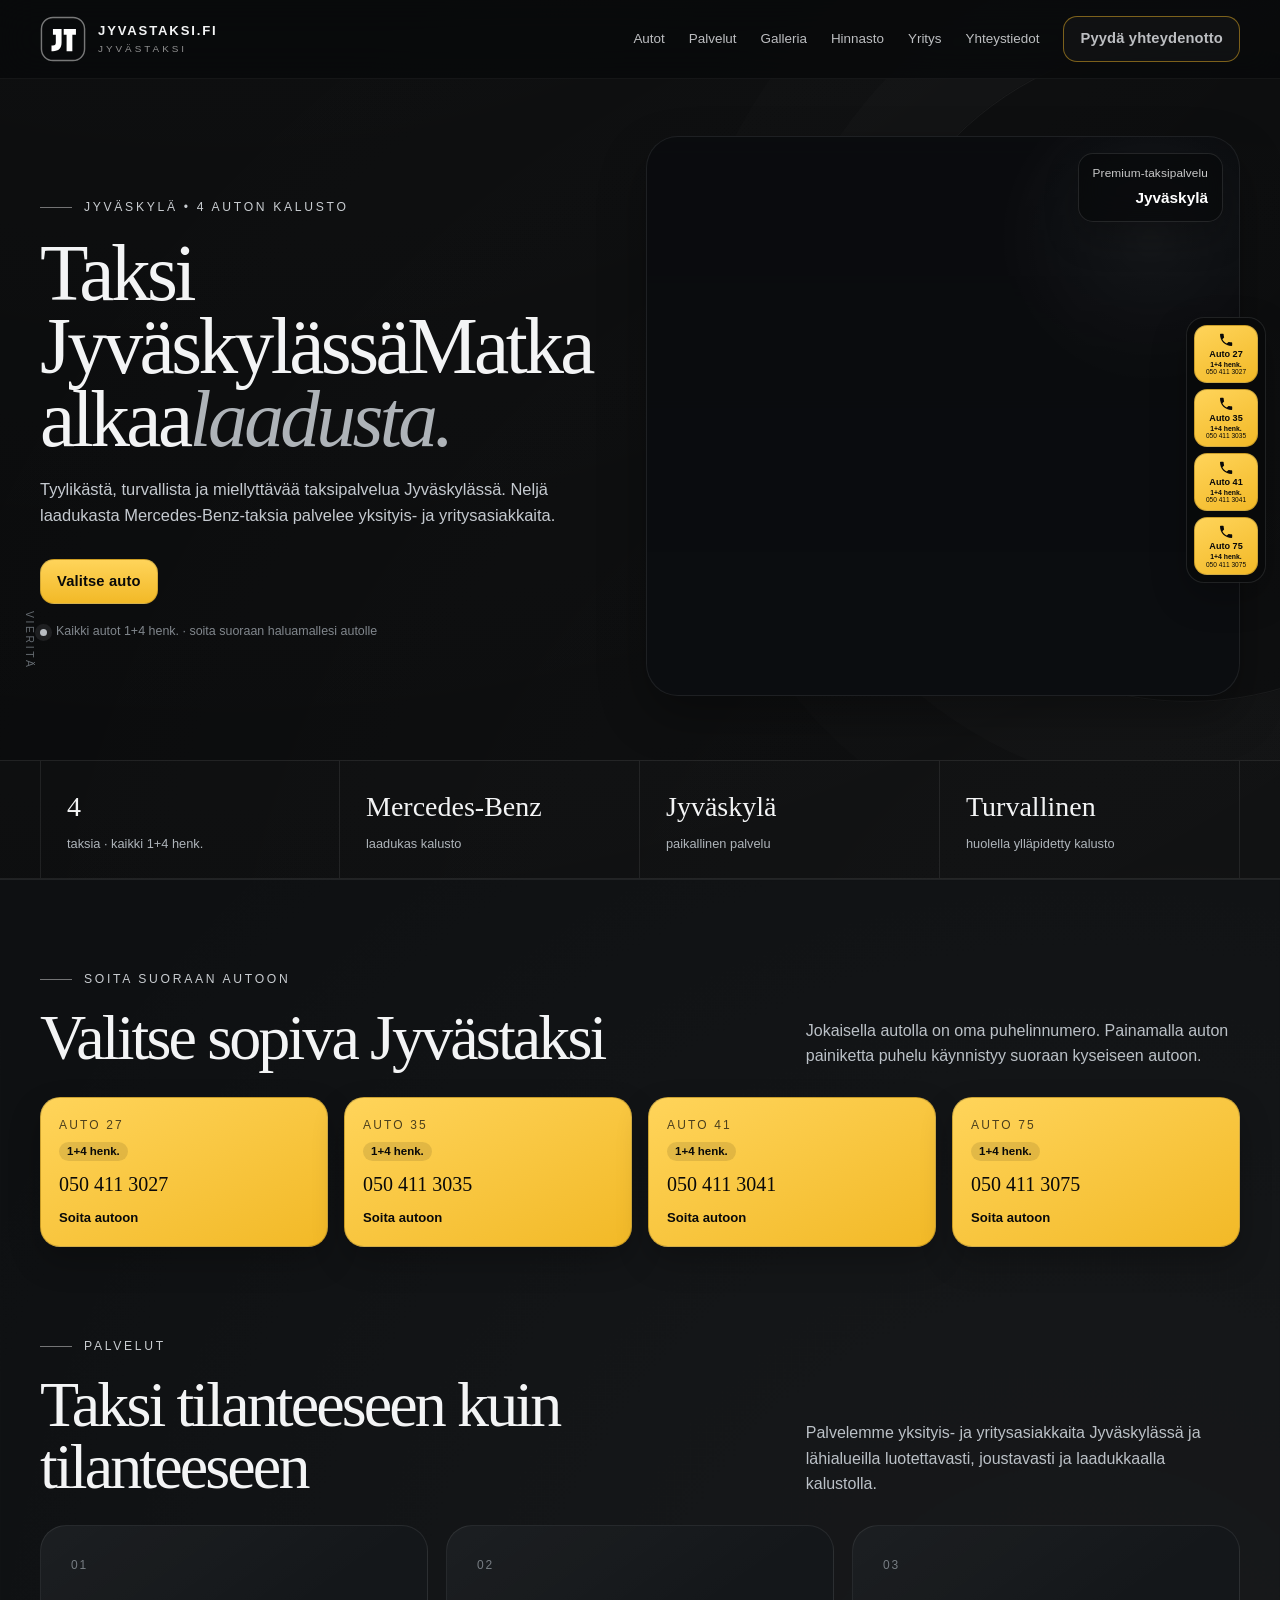
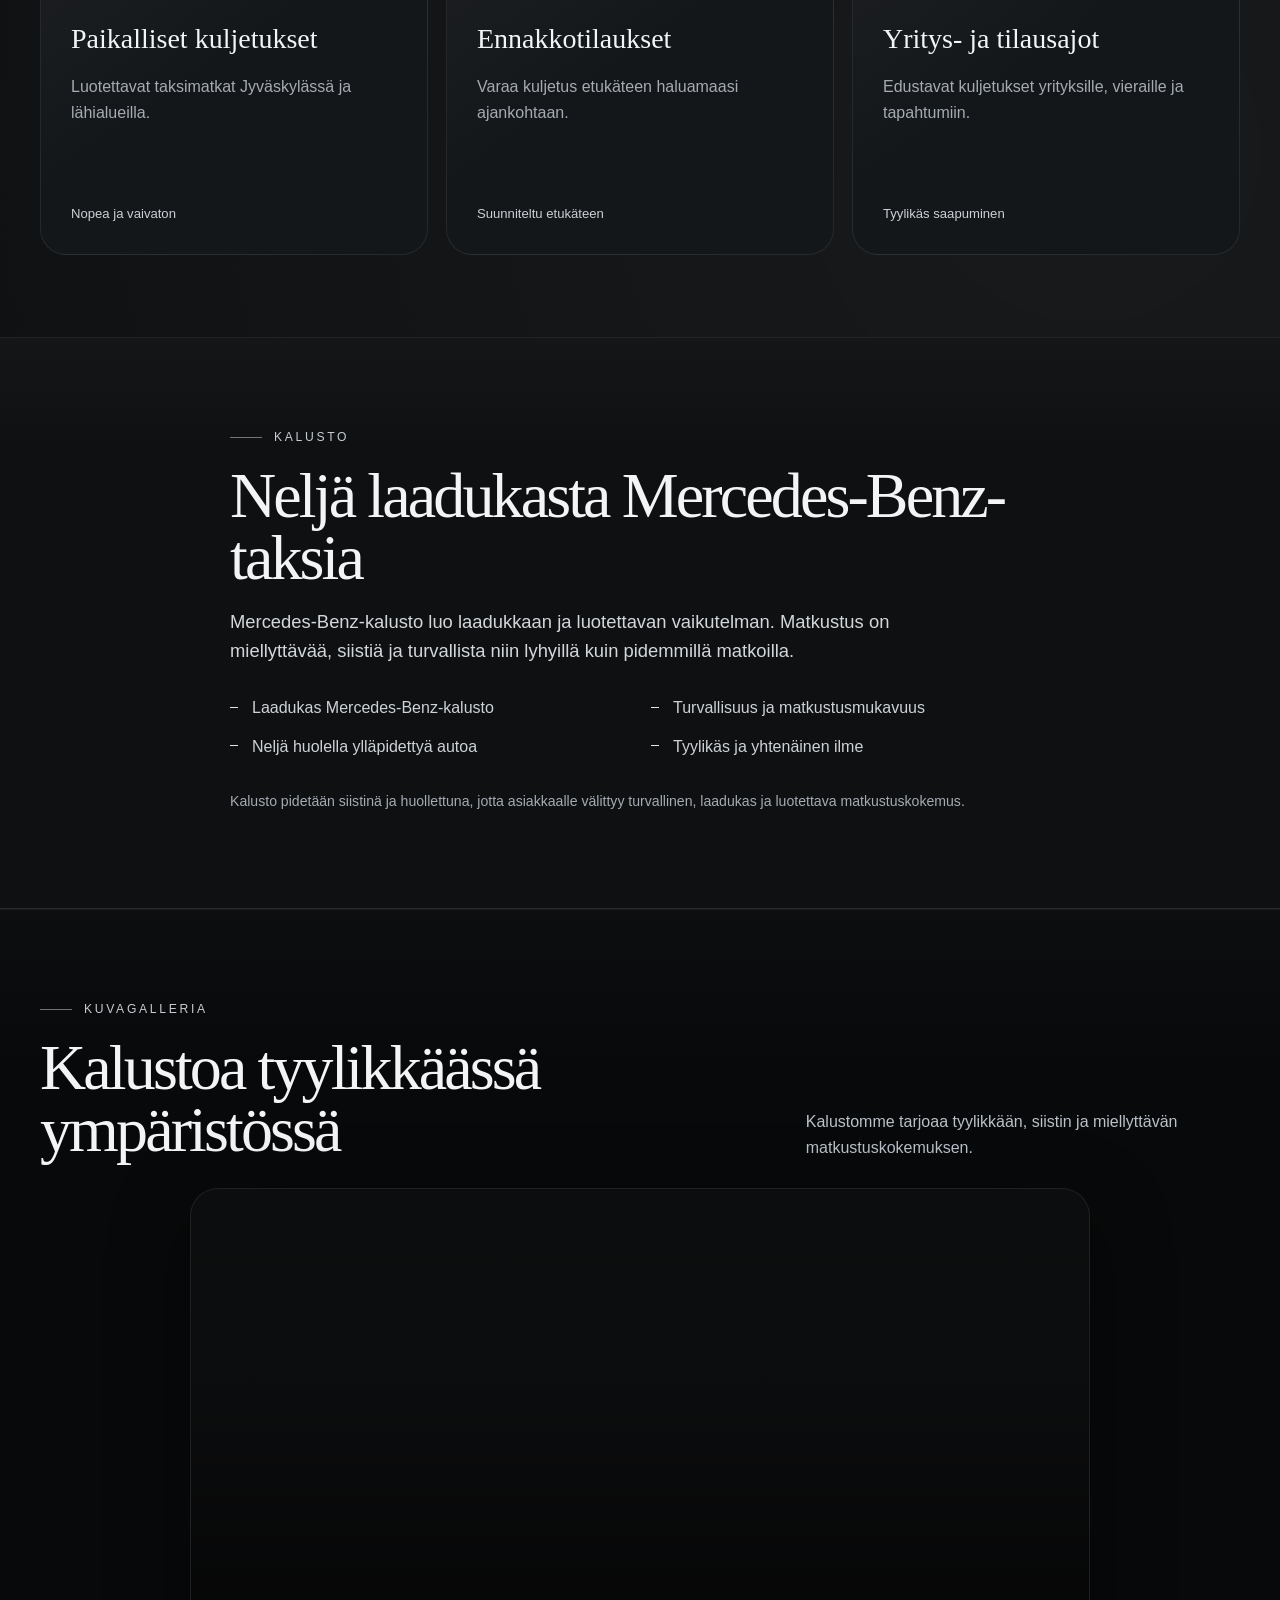
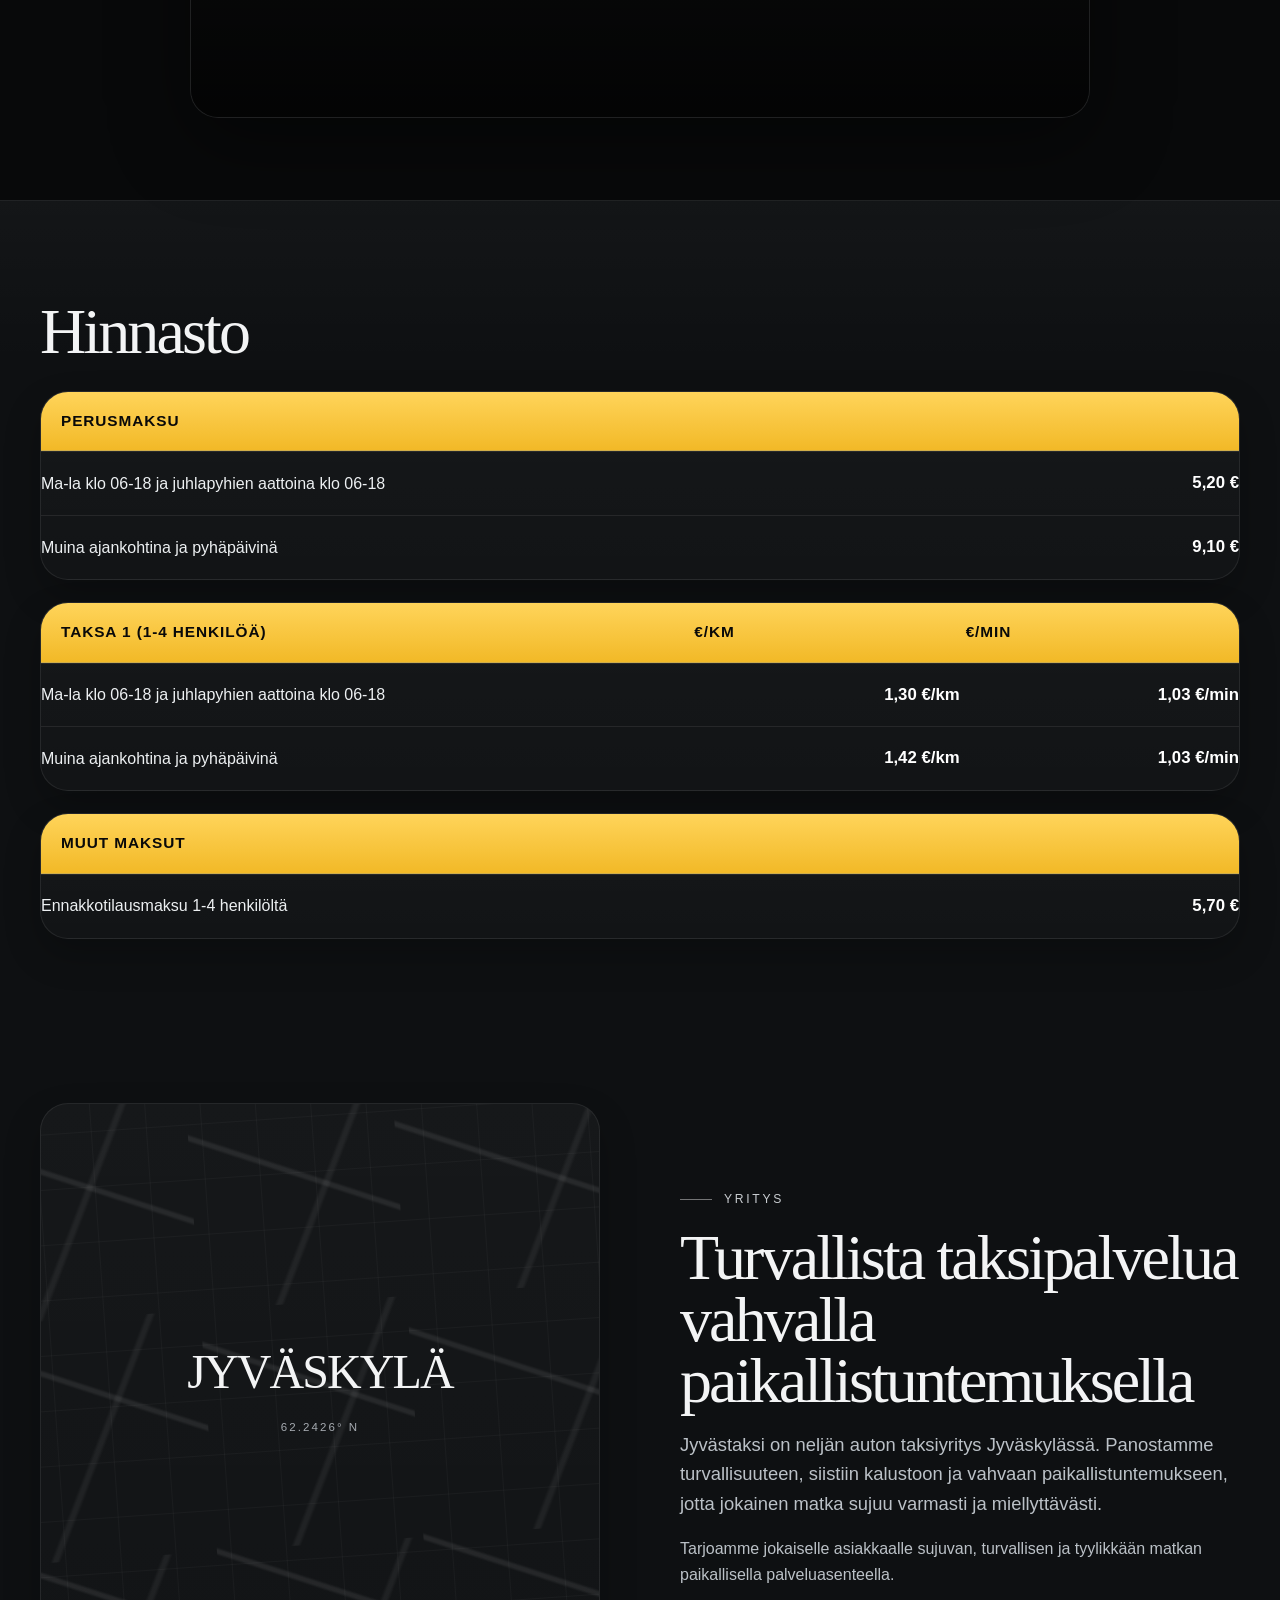
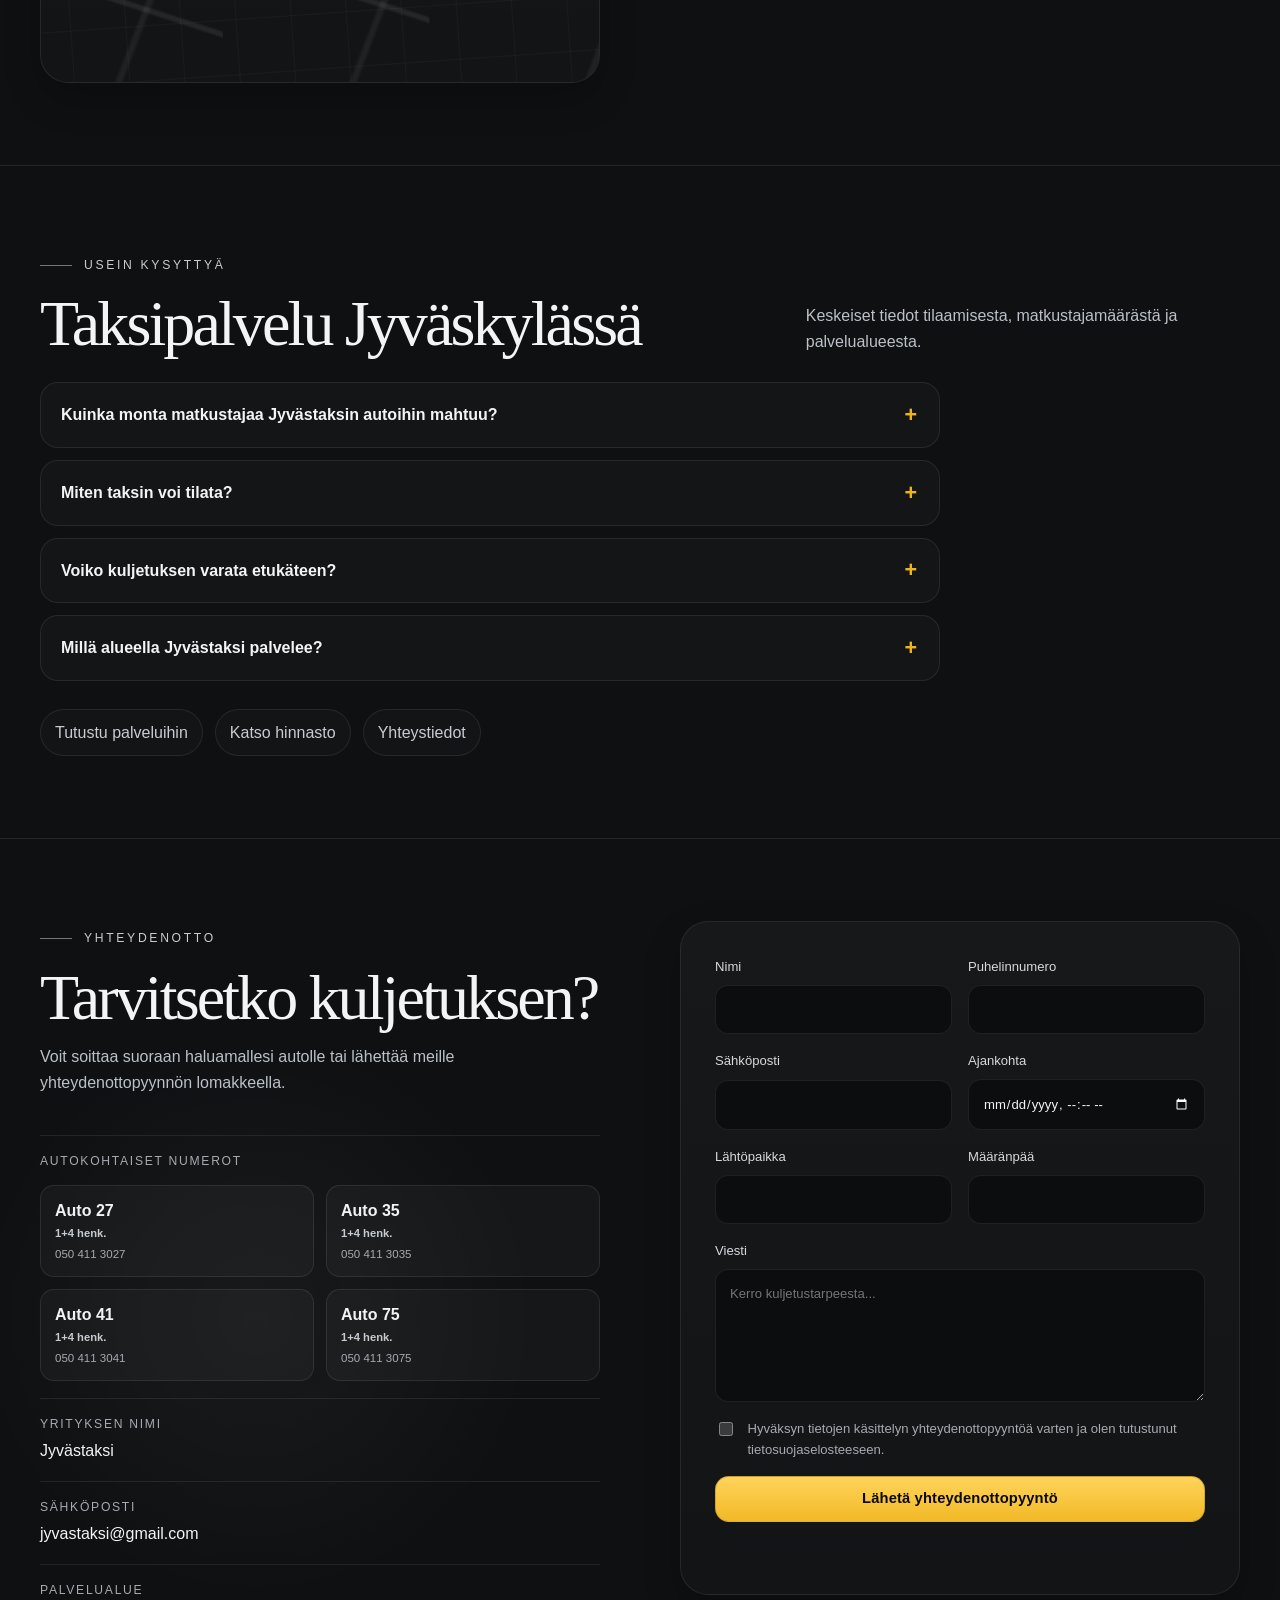
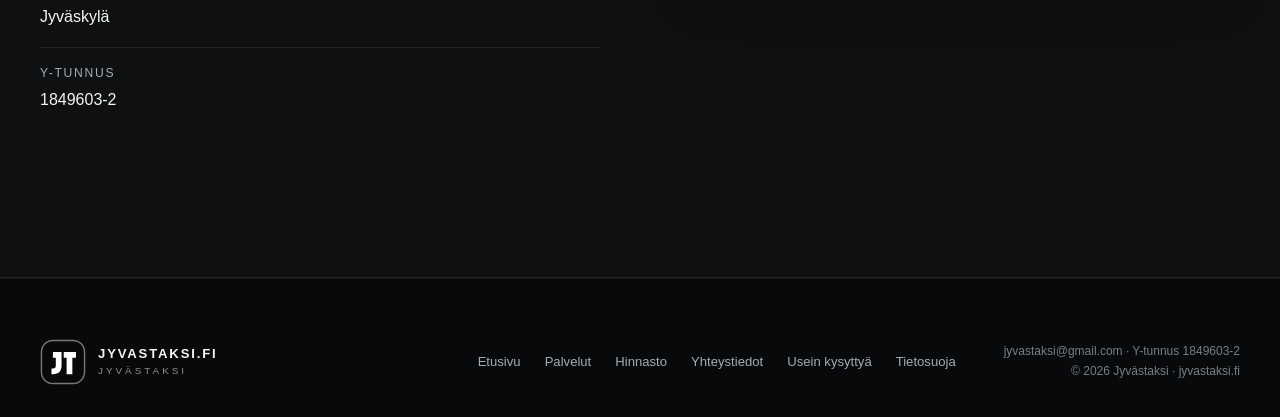
==== commit 8f895e98: "Paranna hakukonenäkyvyyttä ja sivurakennetta" ====
--- a/index.html
+++ b/index.html
@@ -8,18 +8,89 @@
 
 
 
-<title>Taksi Jyväskylä | Jyvästaksi – turvallinen paikallinen taksipalvelu</title><meta content="Jyvästaksi tarjoaa turvallista ja paikallista taksipalvelua Jyväskylässä. Neljä 1+4 hengen Mercedes-Benz-taksia, suorat autonumerot, ennakkotilaukset ja selkeä hinnasto." name="description"/><meta content="index,follow,max-image-preview:large,max-snippet:-1,max-video-preview:-1" name="robots"/><meta content="index,follow,max-image-preview:large,max-snippet:-1,max-video-preview:-1" name="googlebot"/><meta content="#08090a" name="theme-color"/><meta content="dark" name="color-scheme"/><meta content="telephone=yes" name="format-detection"/><meta content="Jyvästaksi" name="author"/><meta content="fi_FI" property="og:locale"/><meta content="website" property="og:type"/><meta content="Jyvästaksi" property="og:site_name"/><meta content="Taksi Jyväskylä | Jyvästaksi" property="og:title"/><meta content="Turvallista taksipalvelua Jyväskylässä vahvalla paikallistuntemuksella. Neljä 1+4 hengen Mercedes-Benz-taksia." property="og:description"/><meta content="https://jyvastaksi.fi/" property="og:url"/><meta content="https://jyvastaksi.fi/assets/jyvastaksi-og.jpg" property="og:image"/><meta content="1200" property="og:image:width"/><meta content="630" property="og:image:height"/><meta content="Jyvästaksin musta Mercedes-Benz-taksi Jyväskylän iltavalaistuksessa" property="og:image:alt"/><meta content="image/jpeg" property="og:image:type"/><meta content="summary_large_image" name="twitter:card"/><meta content="Taksi Jyväskylä | Jyvästaksi" name="twitter:title"/><meta content="Turvallista ja paikallista taksipalvelua Jyväskylässä." name="twitter:description"/><meta content="https://jyvastaksi.fi/assets/jyvastaksi-og.jpg" name="twitter:image"/><meta content="Jyvästaksin Mercedes-Benz-taksi Jyväskylässä" name="twitter:image:alt"/><link href="https://jyvastaksi.fi/" rel="canonical"/><link href="https://jyvastaksi.fi/" hreflang="fi-FI" rel="alternate"/><link href="https://jyvastaksi.fi/" hreflang="x-default" rel="alternate"/><link href="/favicon.svg" rel="icon" type="image/svg+xml"/><link href="/favicon.ico" rel="icon" sizes="any"/><link href="/icon-180.png" rel="apple-touch-icon" sizes="180x180"/><link href="/site.webmanifest" rel="manifest"/><link as="image" href="/assets/jyvastaksi-taksi-jyvaskyla-960.webp" imagesizes="(max-width: 980px) 100vw, 52vw" imagesrcset="/assets/jyvastaksi-taksi-jyvaskyla-640.webp 640w, /assets/jyvastaksi-taksi-jyvaskyla-960.webp 960w, /assets/jyvastaksi-taksi-jyvaskyla-1280.webp 1280w, /assets/jyvastaksi-taksi-jyvaskyla-1672.webp 1672w" rel="preload" type="image/webp"/><link href="/assets/site.97f5869bd6.css" rel="stylesheet"/><script defer="" src="/assets/app.0035077000.js"></script><script type="application/ld+json">{"@context":"https://schema.org","@graph":[{"@type":"WebSite","@id":"https://jyvastaksi.fi/#website","url":"https://jyvastaksi.fi/","name":"Jyvästaksi","inLanguage":"fi-FI","publisher":{"@id":"https://jyvastaksi.fi/#business"}},{"@type":"ImageObject","@id":"https://jyvastaksi.fi/#primaryimage","url":"https://jyvastaksi.fi/assets/jyvastaksi-og.jpg","contentUrl":"https://jyvastaksi.fi/assets/jyvastaksi-og.jpg","width":1200,"height":630,"caption":"Jyvästaksin Mercedes-Benz-taksi Jyväskylässä"},{"@type":"WebPage","@id":"https://jyvastaksi.fi/#webpage","url":"https://jyvastaksi.fi/","name":"Taksi Jyväskylä | Jyvästaksi","isPartOf":{"@id":"https://jyvastaksi.fi/#website"},"about":{"@id":"https://jyvastaksi.fi/#business"},"primaryImageOfPage":{"@id":"https://jyvastaksi.fi/#primaryimage"},"inLanguage":"fi-FI"},{"@type":["LocalBusiness","TaxiService"],"@id":"https://jyvastaksi.fi/#business","name":"Jyvästaksi","alternateName":"jyvastaksi.fi","legalName":"Jyvästaksi","url":"https://jyvastaksi.fi/","logo":"https://jyvastaksi.fi/icon-512.png","image":["https://jyvastaksi.fi/assets/jyvastaksi-og.jpg","https://jyvastaksi.fi/assets/jyvastaksi-taksi-jyvaskyla-1672.webp"],"email":"jyvastaksi@gmail.com","taxID":"1849603-2","priceRange":"€€","description":"Turvallista ja paikallista taksipalvelua Jyväskylässä neljän 1+4 hengen Mercedes-Benz-taksin kalustolla.","areaServed":{"@type":"City","name":"Jyväskylä"},"knowsLanguage":["fi"],"slogan":"Turvallista taksipalvelua vahvalla paikallistuntemuksella","contactPoint":[{"@type":"ContactPoint","telephone":"+358504113027","contactType":"Auto 27","areaServed":"Jyväskylä","availableLanguage":"fi"},{"@type":"ContactPoint","telephone":"+358504113035","contactType":"Auto 35","areaServed":"Jyväskylä","availableLanguage":"fi"},{"@type":"ContactPoint","telephone":"+358504113041","contactType":"Auto 41","areaServed":"Jyväskylä","availableLanguage":"fi"},{"@type":"ContactPoint","telephone":"+358504113075","contactType":"Auto 75","areaServed":"Jyväskylä","availableLanguage":"fi"}],"hasOfferCatalog":{"@type":"OfferCatalog","name":"Taksipalvelut","itemListElement":[{"@type":"Offer","itemOffered":{"@type":"Service","name":"Paikalliset taksikuljetukset Jyväskylässä"}},{"@type":"Offer","itemOffered":{"@type":"Service","name":"Ennakkotilaukset"}},{"@type":"Offer","itemOffered":{"@type":"Service","name":"Yritys- ja tilausajot"}}]}},{"@type":"FAQPage","@id":"https://jyvastaksi.fi/#faq","mainEntity":[{"@type":"Question","name":"Kuinka monta matkustajaa Jyvästaksin autoihin mahtuu?","acceptedAnswer":{"@type":"Answer","text":"Kaikki neljä taksia on tarkoitettu neljälle matkustajalle kuljettajan lisäksi eli kapasiteetti on 1+4 henkilöä."}},{"@type":"Question","name":"Miten taksin voi tilata?","acceptedAnswer":{"@type":"Answer","text":"Taksin voi tilata soittamalla suoraan autoon 27, 35, 41 tai 75. Sivuston autokohtaiset painikkeet käynnistävät puhelun valittuun autoon."}},{"@type":"Question","name":"Voiko kuljetuksen varata etukäteen?","acceptedAnswer":{"@type":"Answer","text":"Kyllä. Ennakkotilausta varten voi soittaa haluttuun autoon tai lähettää yhteydenottopyynnön sivuston lomakkeella."}},{"@type":"Question","name":"Millä alueella Jyvästaksi palvelee?","acceptedAnswer":{"@type":"Answer","text":"Jyvästaksi palvelee Jyväskylässä ja lähialueilla. Yksittäisen kuljetuksen saatavuus varmistetaan soittamalla suoraan autoon."}}]}]}</script>
+<title>Taksi Jyväskylä | Jyvästaksi – turvallinen paikallinen taksipalvelu</title><meta content="Jyvästaksi tarjoaa turvallista ja paikallista taksipalvelua Jyväskylässä. Neljä 1+4 hengen Mercedes-Benz-taksia, suorat autonumerot, ennakkotilaukset ja selkeä hinnasto." name="description"/><meta content="index,follow,max-image-preview:large,max-snippet:-1,max-video-preview:-1" name="robots"/><meta content="index,follow,max-image-preview:large,max-snippet:-1,max-video-preview:-1" name="googlebot"/><meta content="#08090a" name="theme-color"/><meta content="dark" name="color-scheme"/><meta content="telephone=yes" name="format-detection"/><meta content="Jyvästaksi" name="author"/><meta content="fi_FI" property="og:locale"/><meta content="website" property="og:type"/><meta content="Jyvästaksi" property="og:site_name"/><meta content="Taksi Jyväskylä | Jyvästaksi" property="og:title"/><meta content="Turvallista taksipalvelua Jyväskylässä vahvalla paikallistuntemuksella. Neljä 1+4 hengen Mercedes-Benz-taksia." property="og:description"/><meta content="https://jyvastaksi.fi/" property="og:url"/><meta content="https://jyvastaksi.fi/assets/jyvastaksi-og.jpg" property="og:image"/><meta content="1200" property="og:image:width"/><meta content="630" property="og:image:height"/><meta content="Jyvästaksin musta Mercedes-Benz-taksi Jyväskylän iltavalaistuksessa" property="og:image:alt"/><meta content="image/jpeg" property="og:image:type"/><meta content="summary_large_image" name="twitter:card"/><meta content="Taksi Jyväskylä | Jyvästaksi" name="twitter:title"/><meta content="Turvallista ja paikallista taksipalvelua Jyväskylässä." name="twitter:description"/><meta content="https://jyvastaksi.fi/assets/jyvastaksi-og.jpg" name="twitter:image"/><meta content="Jyvästaksin Mercedes-Benz-taksi Jyväskylässä" name="twitter:image:alt"/><link href="https://jyvastaksi.fi/" rel="canonical"/><link href="https://jyvastaksi.fi/" hreflang="fi-FI" rel="alternate"/><link href="https://jyvastaksi.fi/" hreflang="x-default" rel="alternate"/><link href="/favicon.svg" rel="icon" type="image/svg+xml"/><link href="/favicon.ico" rel="icon" sizes="any"/><link href="/icon-180.png" rel="apple-touch-icon" sizes="180x180"/><link href="/site.webmanifest" rel="manifest"/><link as="image" href="/assets/jyvastaksi-taksi-jyvaskyla-960.webp" imagesizes="(max-width: 980px) 100vw, 52vw" imagesrcset="/assets/jyvastaksi-taksi-jyvaskyla-640.webp 640w, /assets/jyvastaksi-taksi-jyvaskyla-960.webp 960w, /assets/jyvastaksi-taksi-jyvaskyla-1280.webp 1280w, /assets/jyvastaksi-taksi-jyvaskyla-1672.webp 1672w" rel="preload" type="image/webp"/><link href="/assets/site.97f5869bd6.css" rel="stylesheet"/><script defer="" src="/assets/app.0035077000.js"></script>
+
 <script type="application/ld+json">
 {
-"@context":"https://schema.org",
-"@graph":[
-{"@type":"Organization","name":"Jyvastaksi.fi","url":"https://jyvastaksi.fi","logo":"https://jyvastaksi.fi/icon-512.png"},
-{"@type":"TaxiService","name":"Jyvastaksi.fi","url":"https://jyvastaksi.fi","areaServed":"Jyväskylä","telephone":"+358504113027","priceRange":"€€","openingHours":"Mo-Su 00:00-23:59"}
-]}
+  "@context": "https://schema.org",
+  "@graph": [
+    {
+      "@type": "WebSite",
+      "@id": "https://jyvastaksi.fi/#website",
+      "url": "https://jyvastaksi.fi/",
+      "name": "Jyvästaksi",
+      "inLanguage": "fi-FI",
+      "publisher": {"@id": "https://jyvastaksi.fi/#business"}
+    },
+    {
+      "@type": "ImageObject",
+      "@id": "https://jyvastaksi.fi/#primaryimage",
+      "url": "https://jyvastaksi.fi/assets/jyvastaksi-og.jpg",
+      "contentUrl": "https://jyvastaksi.fi/assets/jyvastaksi-og.jpg",
+      "width": 1200,
+      "height": 630,
+      "caption": "Jyvästaksin Mercedes-Benz-taksi Jyväskylässä"
+    },
+    {
+      "@type": "WebPage",
+      "@id": "https://jyvastaksi.fi/#webpage",
+      "url": "https://jyvastaksi.fi/",
+      "name": "Taksi Jyväskylä | Jyvästaksi",
+      "isPartOf": {"@id": "https://jyvastaksi.fi/#website"},
+      "about": {"@id": "https://jyvastaksi.fi/#business"},
+      "primaryImageOfPage": {"@id": "https://jyvastaksi.fi/#primaryimage"},
+      "inLanguage": "fi-FI"
+    },
+    {
+      "@type": ["LocalBusiness", "TaxiService"],
+      "@id": "https://jyvastaksi.fi/#business",
+      "name": "Jyvästaksi",
+      "alternateName": "jyvastaksi.fi",
+      "legalName": "Jyvästaksi",
+      "url": "https://jyvastaksi.fi/",
+      "logo": "https://jyvastaksi.fi/icon-512.png",
+      "image": [
+        "https://jyvastaksi.fi/assets/jyvastaksi-og.jpg",
+        "https://jyvastaksi.fi/assets/jyvastaksi-taksi-jyvaskyla-1672.webp"
+      ],
+      "email": "jyvastaksi@gmail.com",
+      "taxID": "1849603-2",
+      "priceRange": "€€",
+      "description": "Turvallista ja paikallista taksipalvelua Jyväskylässä neljän 1+4 hengen Mercedes-Benz-taksin kalustolla.",
+      "areaServed": {"@type": "City", "name": "Jyväskylä"},
+      "knowsLanguage": ["fi"],
+      "slogan": "Turvallista taksipalvelua vahvalla paikallistuntemuksella",
+      "contactPoint": [
+        {"@type": "ContactPoint", "telephone": "+358504113027", "contactType": "Auto 27", "areaServed": "Jyväskylä", "availableLanguage": "fi"},
+        {"@type": "ContactPoint", "telephone": "+358504113035", "contactType": "Auto 35", "areaServed": "Jyväskylä", "availableLanguage": "fi"},
+        {"@type": "ContactPoint", "telephone": "+358504113041", "contactType": "Auto 41", "areaServed": "Jyväskylä", "availableLanguage": "fi"},
+        {"@type": "ContactPoint", "telephone": "+358504113075", "contactType": "Auto 75", "areaServed": "Jyväskylä", "availableLanguage": "fi"}
+      ],
+      "hasOfferCatalog": {
+        "@type": "OfferCatalog",
+        "name": "Taksipalvelut",
+        "itemListElement": [
+          {"@type": "Offer", "itemOffered": {"@type": "Service", "name": "Paikalliset taksikuljetukset Jyväskylässä"}},
+          {"@type": "Offer", "itemOffered": {"@type": "Service", "name": "Ennakkotilaukset"}},
+          {"@type": "Offer", "itemOffered": {"@type": "Service", "name": "Yritys- ja tilausajot"}}
+        ]
+      }
+    },
+    {
+      "@type": "FAQPage",
+      "@id": "https://jyvastaksi.fi/#faq",
+      "mainEntity": [
+        {"@type": "Question", "name": "Kuinka monta matkustajaa Jyvästaksin autoihin mahtuu?", "acceptedAnswer": {"@type": "Answer", "text": "Kaikki neljä taksia on tarkoitettu neljälle matkustajalle kuljettajan lisäksi eli kapasiteetti on 1+4 henkilöä."}},
+        {"@type": "Question", "name": "Miten taksin voi tilata?", "acceptedAnswer": {"@type": "Answer", "text": "Taksin voi tilata soittamalla suoraan autoon 27, 35, 41 tai 75. Sivuston autokohtaiset painikkeet käynnistävät puhelun valittuun autoon."}},
+        {"@type": "Question", "name": "Voiko kuljetuksen varata etukäteen?", "acceptedAnswer": {"@type": "Answer", "text": "Kyllä. Ennakkotilausta varten voi soittaa haluttuun autoon tai lähettää yhteydenottopyynnön sivuston lomakkeella."}},
+        {"@type": "Question", "name": "Millä alueella Jyvästaksi palvelee?", "acceptedAnswer": {"@type": "Answer", "text": "Jyvästaksi palvelee Jyväskylässä ja lähialueilla. Yksittäisen kuljetuksen saatavuus varmistetaan soittamalla suoraan autoon."}}
+      ]
+    }
+  ]
+}
 </script>
-
 </head>
-<body> <a class="skip-link" href="#main">Siirry sisältöön</a> <header class="site-header" id="top"> <div class="container nav-wrap"> <a aria-label="Jyväskylän Taksit, etusivu" class="brand" href="#top"> <span aria-hidden="true" class="brand-mark"> <svg role="img" viewbox="0 0 64 64"> <rect height="60" rx="16" width="60" x="2" y="2"></rect> <path d="M18 18h12v19c0 8-4 12-12 12h-2v-8h2c3 0 4-1 4-4V26h-4z"></path> <path d="M33 18h17v8h-5v23h-8V26h-4z"></path> </svg> </span> <span> <strong>JYVASTAKSI.FI</strong> <small>JYVÄSTAKSI</small> </span> </a> <button aria-controls="primary-nav" aria-expanded="false" class="menu-toggle" type="button"> <span></span><span></span><span></span> <span class="sr-only">Avaa valikko</span> </button> <nav aria-label="Päävalikko" class="primary-nav" id="primary-nav"> <a href="#autot">Autot</a> <a href="#palvelut">Palvelut</a> <a href="#galleria">Galleria</a> <a href="#hinnasto">Hinnasto</a> <a href="#yritys">Yritys</a> <a href="#yhteys">Yhteystiedot</a> <a class="nav-cta" href="#yhteys">Pyydä yhteydenotto</a> </nav> </div> </header> <main id="main"> <section class="hero"> <div class="hero-grid container"> <div class="hero-copy reveal"> <div class="eyebrow">Jyväskylä • 4 auton kalusto</div> <h1>Matka alkaa<br/><em>laadusta.</em></h1> <p> Tyylikästä, turvallista ja miellyttävää taksipalvelua Jyväskylässä. Neljä laadukasta Mercedes-Benz-taksia palvelevat yksityis- ja yritysasiakkaita. </p> <div class="hero-actions"> <a class="btn btn-primary" href="#autot">Valitse auto</a> </div> <div class="hero-note"> <span class="status-dot"></span> <span>Kaikki autot 1+4 henk. · soita suoraan haluamallesi autolle</span> </div> </div> <div aria-label="Jyvästaksin musta Mercedes-Benzin taksi iltavalaistussa rantamiljöössä" class="hero-visual hero-visual-photo reveal"> <picture><source sizes="(max-width: 980px) 100vw, 52vw" srcset="/assets/jyvastaksi-taksi-jyvaskyla-640.webp 640w, /assets/jyvastaksi-taksi-jyvaskyla-960.webp 960w, /assets/jyvastaksi-taksi-jyvaskyla-1280.webp 1280w, /assets/jyvastaksi-taksi-jyvaskyla-1672.webp 1672w" type="image/webp"/><img alt="Musta Mercedes-Benz E-sarjan Jyvästaksi ehjällä etupuskurilla iltavalaistussa Jyväskylän kaupunkimiljöössä" class="hero-photo" decoding="async" fetchpriority="high" height="941" sizes="(max-width: 980px) 100vw, 52vw" src="/assets/jyvastaksi-taksi-jyvaskyla-1280.webp" srcset="/assets/jyvastaksi-taksi-jyvaskyla-640.webp 640w, /assets/jyvastaksi-taksi-jyvaskyla-960.webp 960w, /assets/jyvastaksi-taksi-jyvaskyla-1280.webp 1280w, /assets/jyvastaksi-taksi-jyvaskyla-1672.webp 1672w" width="1672"/></picture> <div class="hero-float"> <span>Premium-taksipalvelu</span> <strong>Jyväskylä</strong> </div> </div> </div> <div aria-hidden="true" class="hero-scroll">Vieritä</div> </section> <section aria-label="Palvelun vahvuudet" class="trust-strip"> <div class="container trust-grid"> <div><strong>4</strong><span>taksia · kaikki 1+4 henk.</span></div> <div><strong>Mercedes-Benz</strong><span>laadukas kalusto</span></div> <div><strong>Jyväskylä</strong><span>paikallinen palvelu</span></div> <div><strong>Turvallinen</strong><span>huolella ylläpidetty kalusto</span></div> </div> </section> <section class="section car-phones" id="autot"> <div class="container"> <div class="section-head reveal"> <div> <span class="eyebrow">Soita suoraan autoon</span> <h2>Valitse sopiva Jyvästaksi</h2> </div> <p> Jokaisella autolla on oma puhelinnumero. Painamalla auton painiketta puhelu käynnistyy suoraan kyseiseen autoon. </p> </div> <div class="car-phone-grid"> <a aria-label="Soita autoon 27, 1+4 henkilöä, numeroon 050 411 3027" class="car-phone-card reveal" href="tel:+358504113027"> <span class="car-phone-id">Auto 27</span> <span class="car-phone-capacity">1+4 henk.</span> <strong>050 411 3027</strong> <span class="car-phone-action">Soita autoon</span> </a> <a aria-label="Soita autoon 35, 1+4 henkilöä, numeroon 050 411 3035" class="car-phone-card reveal" href="tel:+358504113035"> <span class="car-phone-id">Auto 35</span> <span class="car-phone-capacity">1+4 henk.</span> <strong>050 411 3035</strong> <span class="car-phone-action">Soita autoon</span> </a> <a aria-label="Soita autoon 41, 1+4 henkilöä, numeroon 050 411 3041" class="car-phone-card reveal" href="tel:+358504113041"> <span class="car-phone-id">Auto 41</span> <span class="car-phone-capacity">1+4 henk.</span> <strong>050 411 3041</strong> <span class="car-phone-action">Soita autoon</span> </a> <a aria-label="Soita autoon 75, 1+4 henkilöä, numeroon 050 411 3075" class="car-phone-card reveal" href="tel:+358504113075"> <span class="car-phone-id">Auto 75</span> <span class="car-phone-capacity">1+4 henk.</span> <strong>050 411 3075</strong> <span class="car-phone-action">Soita autoon</span> </a> </div> </div> <section class="section services" id="palvelut"> <div class="container"> <div class="section-head reveal"> <div> <span class="eyebrow">Palvelut</span> <h2>Taksi tilanteeseen kuin tilanteeseen</h2> </div> <p> Palvelemme yksityis- ja yritysasiakkaita Jyväskylässä ja lähialueilla luotettavasti, joustavasti ja laadukkaalla kalustolla. </p> </div> <div class="service-grid"> <article class="service-card reveal"> <span class="service-number">01</span> <h3>Paikalliset kuljetukset</h3> <p>Luotettavat taksimatkat Jyväskylässä ja lähialueilla.</p> <span class="service-link">Nopea ja vaivaton</span> </article> <article class="service-card reveal"> <span class="service-number">02</span> <h3>Ennakkotilaukset</h3> <p>Varaa kuljetus etukäteen haluamaasi ajankohtaan.</p> <span class="service-link">Suunniteltu etukäteen</span> </article> <article class="service-card reveal"> <span class="service-number">03</span> <h3>Yritys- ja tilausajot</h3> <p>Edustavat kuljetukset yrityksille, vieraille ja tapahtumiin.</p> <span class="service-link">Tyylikäs saapuminen</span> </article> </div> </div> </section> <section class="section fleet" id="kalusto"> <div class="container fleet-grid"> <div class="fleet-copy reveal"> <span class="eyebrow">Kalusto</span> <h2>Neljä laadukasta Mercedes-Benz-taksia</h2> <p class="lead"> Mercedes-Benz-kalusto luo laadukkaan ja luotettavan vaikutelman. Matkustus on miellyttävää, siistiä ja turvallista niin lyhyillä kuin pidemmillä matkoilla. </p> <ul class="check-list"> <li>Laadukas Mercedes-Benz-kalusto</li> <li>Turvallisuus ja matkustusmukavuus</li> <li>Neljä huolella ylläpidettyä autoa</li> <li>Tyylikäs ja yhtenäinen ilme</li> </ul> <p class="muted"> Kalusto pidetään siistinä ja huollettuna, jotta asiakkaalle välittyy turvallinen, laadukas ja luotettava matkustuskokemus. </p> </div>
+<body> <a class="skip-link" href="#main">Siirry sisältöön</a> <header class="site-header" id="top"> <div class="container nav-wrap"> <a aria-label="Jyväskylän Taksit, etusivu" class="brand" href="#top"> <span aria-hidden="true" class="brand-mark"> <svg role="img" viewbox="0 0 64 64"> <rect height="60" rx="16" width="60" x="2" y="2"></rect> <path d="M18 18h12v19c0 8-4 12-12 12h-2v-8h2c3 0 4-1 4-4V26h-4z"></path> <path d="M33 18h17v8h-5v23h-8V26h-4z"></path> </svg> </span> <span> <strong>JYVASTAKSI.FI</strong> <small>JYVÄSTAKSI</small> </span> </a> <button aria-controls="primary-nav" aria-expanded="false" class="menu-toggle" type="button"> <span></span><span></span><span></span> <span class="sr-only">Avaa valikko</span> </button> <nav aria-label="Päävalikko" class="primary-nav" id="primary-nav"> <a href="#autot">Autot</a> <a href="#palvelut">Palvelut</a> <a href="#galleria">Galleria</a> <a href="#hinnasto">Hinnasto</a> <a href="#yritys">Yritys</a> <a href="#yhteys">Yhteystiedot</a> <a class="nav-cta" href="#yhteys">Pyydä yhteydenotto</a> </nav> </div> </header> <main id="main"> <section class="hero"> <div class="hero-grid container"> <div class="hero-copy reveal"> <div class="eyebrow">Jyväskylä • 4 auton kalusto</div> <h1><span class="h1-location">Taksi Jyväskylässä</span><span>Matka alkaa</span><em>laadusta.</em></h1> <p> Tyylikästä, turvallista ja miellyttävää taksipalvelua Jyväskylässä. Neljä laadukasta Mercedes-Benz-taksia palvelee yksityis- ja yritysasiakkaita. </p> <div class="hero-actions"> <a class="btn btn-primary" href="#autot">Valitse auto</a> </div> <div class="hero-note"> <span class="status-dot"></span> <span>Kaikki autot 1+4 henk. · soita suoraan haluamallesi autolle</span> </div> </div> <div aria-label="Jyvästaksin musta Mercedes-Benzin taksi iltavalaistussa rantamiljöössä" class="hero-visual hero-visual-photo reveal"> <picture><source sizes="(max-width: 980px) 100vw, 52vw" srcset="/assets/jyvastaksi-taksi-jyvaskyla-640.webp 640w, /assets/jyvastaksi-taksi-jyvaskyla-960.webp 960w, /assets/jyvastaksi-taksi-jyvaskyla-1280.webp 1280w, /assets/jyvastaksi-taksi-jyvaskyla-1672.webp 1672w" type="image/webp"/><img alt="Musta Mercedes-Benz E-sarjan Jyvästaksi ehjällä etupuskurilla iltavalaistussa Jyväskylän kaupunkimiljöössä" class="hero-photo" decoding="async" fetchpriority="high" height="941" sizes="(max-width: 980px) 100vw, 52vw" src="/assets/jyvastaksi-taksi-jyvaskyla-1280.webp" srcset="/assets/jyvastaksi-taksi-jyvaskyla-640.webp 640w, /assets/jyvastaksi-taksi-jyvaskyla-960.webp 960w, /assets/jyvastaksi-taksi-jyvaskyla-1280.webp 1280w, /assets/jyvastaksi-taksi-jyvaskyla-1672.webp 1672w" width="1672"/></picture> <div class="hero-float"> <span>Premium-taksipalvelu</span> <strong>Jyväskylä</strong> </div> </div> </div> <div aria-hidden="true" class="hero-scroll">Vieritä</div> </section> <section aria-label="Palvelun vahvuudet" class="trust-strip"> <div class="container trust-grid"> <div><strong>4</strong><span>taksia · kaikki 1+4 henk.</span></div> <div><strong>Mercedes-Benz</strong><span>laadukas kalusto</span></div> <div><strong>Jyväskylä</strong><span>paikallinen palvelu</span></div> <div><strong>Turvallinen</strong><span>huolella ylläpidetty kalusto</span></div> </div> </section> <section class="section car-phones" id="autot"> <div class="container"> <div class="section-head reveal"> <div> <span class="eyebrow">Soita suoraan autoon</span> <h2>Valitse sopiva Jyvästaksi</h2> </div> <p> Jokaisella autolla on oma puhelinnumero. Painamalla auton painiketta puhelu käynnistyy suoraan kyseiseen autoon. </p> </div> <div class="car-phone-grid"> <a aria-label="Soita autoon 27, 1+4 henkilöä, numeroon 050 411 3027" class="car-phone-card reveal" href="tel:+358504113027"> <span class="car-phone-id">Auto 27</span> <span class="car-phone-capacity">1+4 henk.</span> <strong>050 411 3027</strong> <span class="car-phone-action">Soita autoon</span> </a> <a aria-label="Soita autoon 35, 1+4 henkilöä, numeroon 050 411 3035" class="car-phone-card reveal" href="tel:+358504113035"> <span class="car-phone-id">Auto 35</span> <span class="car-phone-capacity">1+4 henk.</span> <strong>050 411 3035</strong> <span class="car-phone-action">Soita autoon</span> </a> <a aria-label="Soita autoon 41, 1+4 henkilöä, numeroon 050 411 3041" class="car-phone-card reveal" href="tel:+358504113041"> <span class="car-phone-id">Auto 41</span> <span class="car-phone-capacity">1+4 henk.</span> <strong>050 411 3041</strong> <span class="car-phone-action">Soita autoon</span> </a> <a aria-label="Soita autoon 75, 1+4 henkilöä, numeroon 050 411 3075" class="car-phone-card reveal" href="tel:+358504113075"> <span class="car-phone-id">Auto 75</span> <span class="car-phone-capacity">1+4 henk.</span> <strong>050 411 3075</strong> <span class="car-phone-action">Soita autoon</span> </a> </div> </div> <section class="section services" id="palvelut"> <div class="container"> <div class="section-head reveal"> <div> <span class="eyebrow">Palvelut</span> <h2>Taksi tilanteeseen kuin tilanteeseen</h2> </div> <p> Palvelemme yksityis- ja yritysasiakkaita Jyväskylässä ja lähialueilla luotettavasti, joustavasti ja laadukkaalla kalustolla. </p> </div> <div class="service-grid"> <article class="service-card reveal"> <span class="service-number">01</span> <h3>Paikalliset kuljetukset</h3> <p>Luotettavat taksimatkat Jyväskylässä ja lähialueilla.</p> <span class="service-link">Nopea ja vaivaton</span> </article> <article class="service-card reveal"> <span class="service-number">02</span> <h3>Ennakkotilaukset</h3> <p>Varaa kuljetus etukäteen haluamaasi ajankohtaan.</p> <span class="service-link">Suunniteltu etukäteen</span> </article> <article class="service-card reveal"> <span class="service-number">03</span> <h3>Yritys- ja tilausajot</h3> <p>Edustavat kuljetukset yrityksille, vieraille ja tapahtumiin.</p> <span class="service-link">Tyylikäs saapuminen</span> </article> </div> </div> </section> <section class="section fleet" id="kalusto"> <div class="container fleet-grid"> <div class="fleet-copy reveal"> <span class="eyebrow">Kalusto</span> <h2>Neljä laadukasta Mercedes-Benz-taksia</h2> <p class="lead"> Mercedes-Benz-kalusto luo laadukkaan ja luotettavan vaikutelman. Matkustus on miellyttävää, siistiä ja turvallista niin lyhyillä kuin pidemmillä matkoilla. </p> <ul class="check-list"> <li>Laadukas Mercedes-Benz-kalusto</li> <li>Turvallisuus ja matkustusmukavuus</li> <li>Neljä huolella ylläpidettyä autoa</li> <li>Tyylikäs ja yhtenäinen ilme</li> </ul> <p class="muted"> Kalusto pidetään siistinä ja huollettuna, jotta asiakkaalle välittyy turvallinen, laadukas ja luotettava matkustuskokemus. </p> </div>
 </div>
 </section> <section class="section gallery" id="galleria"> <div class="container"> <div class="section-head reveal"> <div> <span class="eyebrow">Kuvagalleria</span> <h2>Kalustoa tyylikkäässä ympäristössä</h2> </div> <p> Kalustomme tarjoaa tyylikkään, siistin ja miellyttävän matkustuskokemuksen. </p> </div> <div class="gallery-grid"> <figure class="gallery-card gallery-card-large reveal"> <picture><source sizes="(max-width: 900px) 100vw, 1200px" srcset="/assets/jyvastaksi-taksi-jyvaskyla-640.webp 640w, /assets/jyvastaksi-taksi-jyvaskyla-960.webp 960w, /assets/jyvastaksi-taksi-jyvaskyla-1280.webp 1280w, /assets/jyvastaksi-taksi-jyvaskyla-1672.webp 1672w" type="image/webp"/><img alt="Musta Mercedes-Benz E-sarjan Jyvästaksi ehjällä etupuskurilla iltavalaistussa Jyväskylän kaupunkimiljöössä" decoding="async" fetchpriority="low" height="941" loading="lazy" sizes="(max-width: 900px) 100vw, 1200px" src="/assets/jyvastaksi-taksi-jyvaskyla-1280.webp" srcset="/assets/jyvastaksi-taksi-jyvaskyla-640.webp 640w, /assets/jyvastaksi-taksi-jyvaskyla-960.webp 960w, /assets/jyvastaksi-taksi-jyvaskyla-1280.webp 1280w, /assets/jyvastaksi-taksi-jyvaskyla-1672.webp 1672w" width="1672"/></picture> </figure>
 </div> </div> </section> <section class="section pricing" id="hinnasto"> <div class="container"> <div class="section-head reveal"> <div><h2>Hinnasto</h2></div> </div> <div class="pricing-panels"> <div class="price-panel reveal"> <div class="price-panel-head">Perusmaksu</div> <div class="price-row"> <div class="price-desc">Ma-la klo 06-18 ja juhlapyhien aattoina klo 06-18</div> <div class="price-value">5,20 €</div> </div> <div class="price-row"> <div class="price-desc">Muina ajankohtina ja pyhäpäivinä</div> <div class="price-value">9,10 €</div> </div> </div> <div class="price-panel reveal"> <div class="price-panel-head price-panel-head-grid"> <span>Taksa 1 (1-4 henkilöä)</span> <span>€/km</span> <span>€/min</span> </div> <div class="price-row price-row-grid"> <div class="price-desc">Ma-la klo 06-18 ja juhlapyhien aattoina klo 06-18</div> <div class="price-value">1,30 €/km</div> <div class="price-value">1,03 €/min</div> </div> <div class="price-row price-row-grid"> <div class="price-desc">Muina ajankohtina ja pyhäpäivinä</div> <div class="price-value">1,42 €/km</div> <div class="price-value">1,03 €/min</div> </div> </div> <div class="price-panel reveal"> <div class="price-panel-head">Muut maksut</div> <div class="price-row"> <div class="price-desc">Ennakkotilausmaksu 1-4 henkilöltä</div> <div class="price-value">5,70 €</div> </div> </div> </div>
@@ -39,5 +110,5 @@
 </div>
 </section> <section class="section contact" id="yhteys"> <div class="container contact-grid"> <div class="contact-copy reveal"> <span class="eyebrow">Yhteydenotto</span> <h2>Tarvitsetko kuljetuksen?</h2> <p> Voit soittaa suoraan haluamallesi autolle tai lähettää meille yhteydenottopyynnön lomakkeella. </p> <div class="contact-details"> <div class="contact-cars"> <span>Autokohtaiset numerot</span> <div class="contact-car-links"> <a href="tel:+358504113027"><b>Auto 27</b><em>1+4 henk.</em><small>050 411 3027</small></a> <a href="tel:+358504113035"><b>Auto 35</b><em>1+4 henk.</em><small>050 411 3035</small></a> <a href="tel:+358504113041"><b>Auto 41</b><em>1+4 henk.</em><small>050 411 3041</small></a> <a href="tel:+358504113075"><b>Auto 75</b><em>1+4 henk.</em><small>050 411 3075</small></a> </div> </div> <div> <span>Yrityksen nimi</span> <strong>Jyvästaksi</strong> </div> <div> <span>Sähköposti</span> <strong><a href="mailto:jyvastaksi@gmail.com">jyvastaksi@gmail.com</a></strong> </div> <div> <span>Palvelualue</span> <strong>Jyväskylä</strong> </div> <div> <span>Y-tunnus</span> <strong>1849603-2</strong> </div> </div> </div> <form action="https://formspree.io/f/mzdnzvzg" class="contact-form reveal" id="contact-form" method="POST" novalidate="">
 <input name="_subject" type="hidden" value="Uusi yhteydenottopyyntö jyvastaksi.fi-sivulta"/>
-<input name="_language" type="hidden" value="fi"/><label aria-hidden="true" class="form-honeypot">Älä täytä tätä kenttää<input autocomplete="off" name="_gotcha" tabindex="-1" type="text"/></label> <div class="form-row"> <label> Nimi <input autocomplete="name" name="name" required="" type="text"/> </label> <label> Puhelinnumero <input autocomplete="tel" name="phone" required="" type="tel"/> </label> </div> <div class="form-row"> <label> Sähköposti <input autocomplete="email" name="email" type="email"/> </label> <label> Ajankohta <input name="time" type="datetime-local"/> </label> </div> <div class="form-row"> <label> Lähtöpaikka <input autocomplete="street-address" name="pickup" type="text"/> </label> <label> Määränpää <input name="destination" type="text"/> </label> </div> <label> Viesti <textarea name="message" placeholder="Kerro kuljetustarpeesta..." rows="5"></textarea> </label> <label class="consent"> <input name="consent" required="" type="checkbox"/> <span>Hyväksyn tietojen käsittelyn yhteydenottopyyntöä varten.</span> </label> <button class="btn btn-primary btn-full" type="submit">Lähetä yhteydenottopyyntö</button> <p aria-live="polite" class="form-status" id="form-status" role="status"></p> </form> </div> </section> </section></main> <footer class="site-footer"> <div class="container footer-grid"> <a class="brand footer-brand" href="#top"> <span aria-hidden="true" class="brand-mark"> <svg viewbox="0 0 64 64"> <rect height="60" rx="16" width="60" x="2" y="2"></rect> <path d="M18 18h12v19c0 8-4 12-12 12h-2v-8h2c3 0 4-1 4-4V26h-4z"></path> <path d="M33 18h17v8h-5v23h-8V26h-4z"></path> </svg> </span> <span><strong>JYVASTAKSI.FI</strong><small>JYVÄSTAKSI</small></span> </a> <div class="footer-links"><a href="/">Etusivu</a><a href="/palvelut/">Palvelut</a><a href="/hinnasto/">Hinnasto</a><a href="/yhteystiedot/">Yhteystiedot</a><a href="/#usein-kysyttya">Usein kysyttyä</a></div> <div class="footer-meta"> <span><a href="mailto:jyvastaksi@gmail.com">jyvastaksi@gmail.com</a> · Y-tunnus 1849603-2</span> <span>© <span id="year"></span> Jyvästaksi · jyvastaksi.fi</span> </div> </div> </footer> <nav aria-label="Soita suoraan autoon" class="quick-actions"> <a aria-label="Soita autoon 27, 1+4 henkilöä, numeroon 050 411 3027" href="tel:+358504113027"> <svg aria-hidden="true" viewbox="0 0 24 24"> <path d="M6.6 10.8c1.6 3.1 3.5 5 6.6 6.6l2.2-2.2c.3-.3.7-.4 1.1-.3 1.2.4 2.5.6 3.8.6.6 0 1 .4 1 1V20c0 .6-.4 1-1 1C10.8 21 3 13.2 3 3.7c0-.6.4-1 1-1h3.5c.6 0 1 .4 1 1 0 1.3.2 2.6.6 3.8.1.4 0 .8-.3 1.1l-2.2 2.2z"></path> </svg> <span class="quick-car">Auto 27</span> <small><span class="quick-capacity">1+4 henk.</span>050 411 3027</small> </a> <a aria-label="Soita autoon 35, 1+4 henkilöä, numeroon 050 411 3035" href="tel:+358504113035"> <svg aria-hidden="true" viewbox="0 0 24 24"> <path d="M6.6 10.8c1.6 3.1 3.5 5 6.6 6.6l2.2-2.2c.3-.3.7-.4 1.1-.3 1.2.4 2.5.6 3.8.6.6 0 1 .4 1 1V20c0 .6-.4 1-1 1C10.8 21 3 13.2 3 3.7c0-.6.4-1 1-1h3.5c.6 0 1 .4 1 1 0 1.3.2 2.6.6 3.8.1.4 0 .8-.3 1.1l-2.2 2.2z"></path> </svg> <span class="quick-car">Auto 35</span> <small><span class="quick-capacity">1+4 henk.</span>050 411 3035</small> </a> <a aria-label="Soita autoon 41, 1+4 henkilöä, numeroon 050 411 3041" href="tel:+358504113041"> <svg aria-hidden="true" viewbox="0 0 24 24"> <path d="M6.6 10.8c1.6 3.1 3.5 5 6.6 6.6l2.2-2.2c.3-.3.7-.4 1.1-.3 1.2.4 2.5.6 3.8.6.6 0 1 .4 1 1V20c0 .6-.4 1-1 1C10.8 21 3 13.2 3 3.7c0-.6.4-1 1-1h3.5c.6 0 1 .4 1 1 0 1.3.2 2.6.6 3.8.1.4 0 .8-.3 1.1l-2.2 2.2z"></path> </svg> <span class="quick-car">Auto 41</span> <small><span class="quick-capacity">1+4 henk.</span>050 411 3041</small> </a> <a aria-label="Soita autoon 75, 1+4 henkilöä, numeroon 050 411 3075" href="tel:+358504113075"> <svg aria-hidden="true" viewbox="0 0 24 24"> <path d="M6.6 10.8c1.6 3.1 3.5 5 6.6 6.6l2.2-2.2c.3-.3.7-.4 1.1-.3 1.2.4 2.5.6 3.8.6.6 0 1 .4 1 1V20c0 .6-.4 1-1 1C10.8 21 3 13.2 3 3.7c0-.6.4-1 1-1h3.5c.6 0 1 .4 1 1 0 1.3.2 2.6.6 3.8.1.4 0 .8-.3 1.1l-2.2 2.2z"></path> </svg> <span class="quick-car">Auto 75</span> <small><span class="quick-capacity">1+4 henk.</span>050 411 3075</small> </a> </nav> </body>
+<input name="_language" type="hidden" value="fi"/><label aria-hidden="true" class="form-honeypot">Älä täytä tätä kenttää<input autocomplete="off" name="_gotcha" tabindex="-1" type="text"/></label> <div class="form-row"> <label> Nimi <input autocomplete="name" name="name" required="" type="text"/> </label> <label> Puhelinnumero <input autocomplete="tel" name="phone" required="" type="tel"/> </label> </div> <div class="form-row"> <label> Sähköposti <input autocomplete="email" name="email" type="email"/> </label> <label> Ajankohta <input name="time" type="datetime-local"/> </label> </div> <div class="form-row"> <label> Lähtöpaikka <input autocomplete="street-address" name="pickup" type="text"/> </label> <label> Määränpää <input name="destination" type="text"/> </label> </div> <label> Viesti <textarea name="message" placeholder="Kerro kuljetustarpeesta..." rows="5"></textarea> </label> <label class="consent"> <input name="consent" required="" type="checkbox"/> <span>Hyväksyn tietojen käsittelyn yhteydenottopyyntöä varten ja olen tutustunut <a href="/tietosuoja/" target="_blank" rel="noopener">tietosuojaselosteeseen</a>.</span> </label> <button class="btn btn-primary btn-full" type="submit">Lähetä yhteydenottopyyntö</button> <p aria-live="polite" class="form-status" id="form-status" role="status"></p> </form> </div> </section> </section></main> <footer class="site-footer"> <div class="container footer-grid"> <a class="brand footer-brand" href="#top"> <span aria-hidden="true" class="brand-mark"> <svg viewbox="0 0 64 64"> <rect height="60" rx="16" width="60" x="2" y="2"></rect> <path d="M18 18h12v19c0 8-4 12-12 12h-2v-8h2c3 0 4-1 4-4V26h-4z"></path> <path d="M33 18h17v8h-5v23h-8V26h-4z"></path> </svg> </span> <span><strong>JYVASTAKSI.FI</strong><small>JYVÄSTAKSI</small></span> </a> <div class="footer-links"><a href="/">Etusivu</a><a href="/palvelut/">Palvelut</a><a href="/hinnasto/">Hinnasto</a><a href="/yhteystiedot/">Yhteystiedot</a><a href="/#usein-kysyttya">Usein kysyttyä</a><a href="/tietosuoja/">Tietosuoja</a></div> <div class="footer-meta"> <span><a href="mailto:jyvastaksi@gmail.com">jyvastaksi@gmail.com</a> · Y-tunnus 1849603-2</span> <span>© <span id="year"></span> Jyvästaksi · jyvastaksi.fi</span> </div> </div> </footer> <nav aria-label="Soita suoraan autoon" class="quick-actions"> <a aria-label="Soita autoon 27, 1+4 henkilöä, numeroon 050 411 3027" href="tel:+358504113027"> <svg aria-hidden="true" viewbox="0 0 24 24"> <path d="M6.6 10.8c1.6 3.1 3.5 5 6.6 6.6l2.2-2.2c.3-.3.7-.4 1.1-.3 1.2.4 2.5.6 3.8.6.6 0 1 .4 1 1V20c0 .6-.4 1-1 1C10.8 21 3 13.2 3 3.7c0-.6.4-1 1-1h3.5c.6 0 1 .4 1 1 0 1.3.2 2.6.6 3.8.1.4 0 .8-.3 1.1l-2.2 2.2z"></path> </svg> <span class="quick-car">Auto 27</span> <small><span class="quick-capacity">1+4 henk.</span>050 411 3027</small> </a> <a aria-label="Soita autoon 35, 1+4 henkilöä, numeroon 050 411 3035" href="tel:+358504113035"> <svg aria-hidden="true" viewbox="0 0 24 24"> <path d="M6.6 10.8c1.6 3.1 3.5 5 6.6 6.6l2.2-2.2c.3-.3.7-.4 1.1-.3 1.2.4 2.5.6 3.8.6.6 0 1 .4 1 1V20c0 .6-.4 1-1 1C10.8 21 3 13.2 3 3.7c0-.6.4-1 1-1h3.5c.6 0 1 .4 1 1 0 1.3.2 2.6.6 3.8.1.4 0 .8-.3 1.1l-2.2 2.2z"></path> </svg> <span class="quick-car">Auto 35</span> <small><span class="quick-capacity">1+4 henk.</span>050 411 3035</small> </a> <a aria-label="Soita autoon 41, 1+4 henkilöä, numeroon 050 411 3041" href="tel:+358504113041"> <svg aria-hidden="true" viewbox="0 0 24 24"> <path d="M6.6 10.8c1.6 3.1 3.5 5 6.6 6.6l2.2-2.2c.3-.3.7-.4 1.1-.3 1.2.4 2.5.6 3.8.6.6 0 1 .4 1 1V20c0 .6-.4 1-1 1C10.8 21 3 13.2 3 3.7c0-.6.4-1 1-1h3.5c.6 0 1 .4 1 1 0 1.3.2 2.6.6 3.8.1.4 0 .8-.3 1.1l-2.2 2.2z"></path> </svg> <span class="quick-car">Auto 41</span> <small><span class="quick-capacity">1+4 henk.</span>050 411 3041</small> </a> <a aria-label="Soita autoon 75, 1+4 henkilöä, numeroon 050 411 3075" href="tel:+358504113075"> <svg aria-hidden="true" viewbox="0 0 24 24"> <path d="M6.6 10.8c1.6 3.1 3.5 5 6.6 6.6l2.2-2.2c.3-.3.7-.4 1.1-.3 1.2.4 2.5.6 3.8.6.6 0 1 .4 1 1V20c0 .6-.4 1-1 1C10.8 21 3 13.2 3 3.7c0-.6.4-1 1-1h3.5c.6 0 1 .4 1 1 0 1.3.2 2.6.6 3.8.1.4 0 .8-.3 1.1l-2.2 2.2z"></path> </svg> <span class="quick-car">Auto 75</span> <small><span class="quick-capacity">1+4 henk.</span>050 411 3075</small> </a> </nav> </body>
 </html>
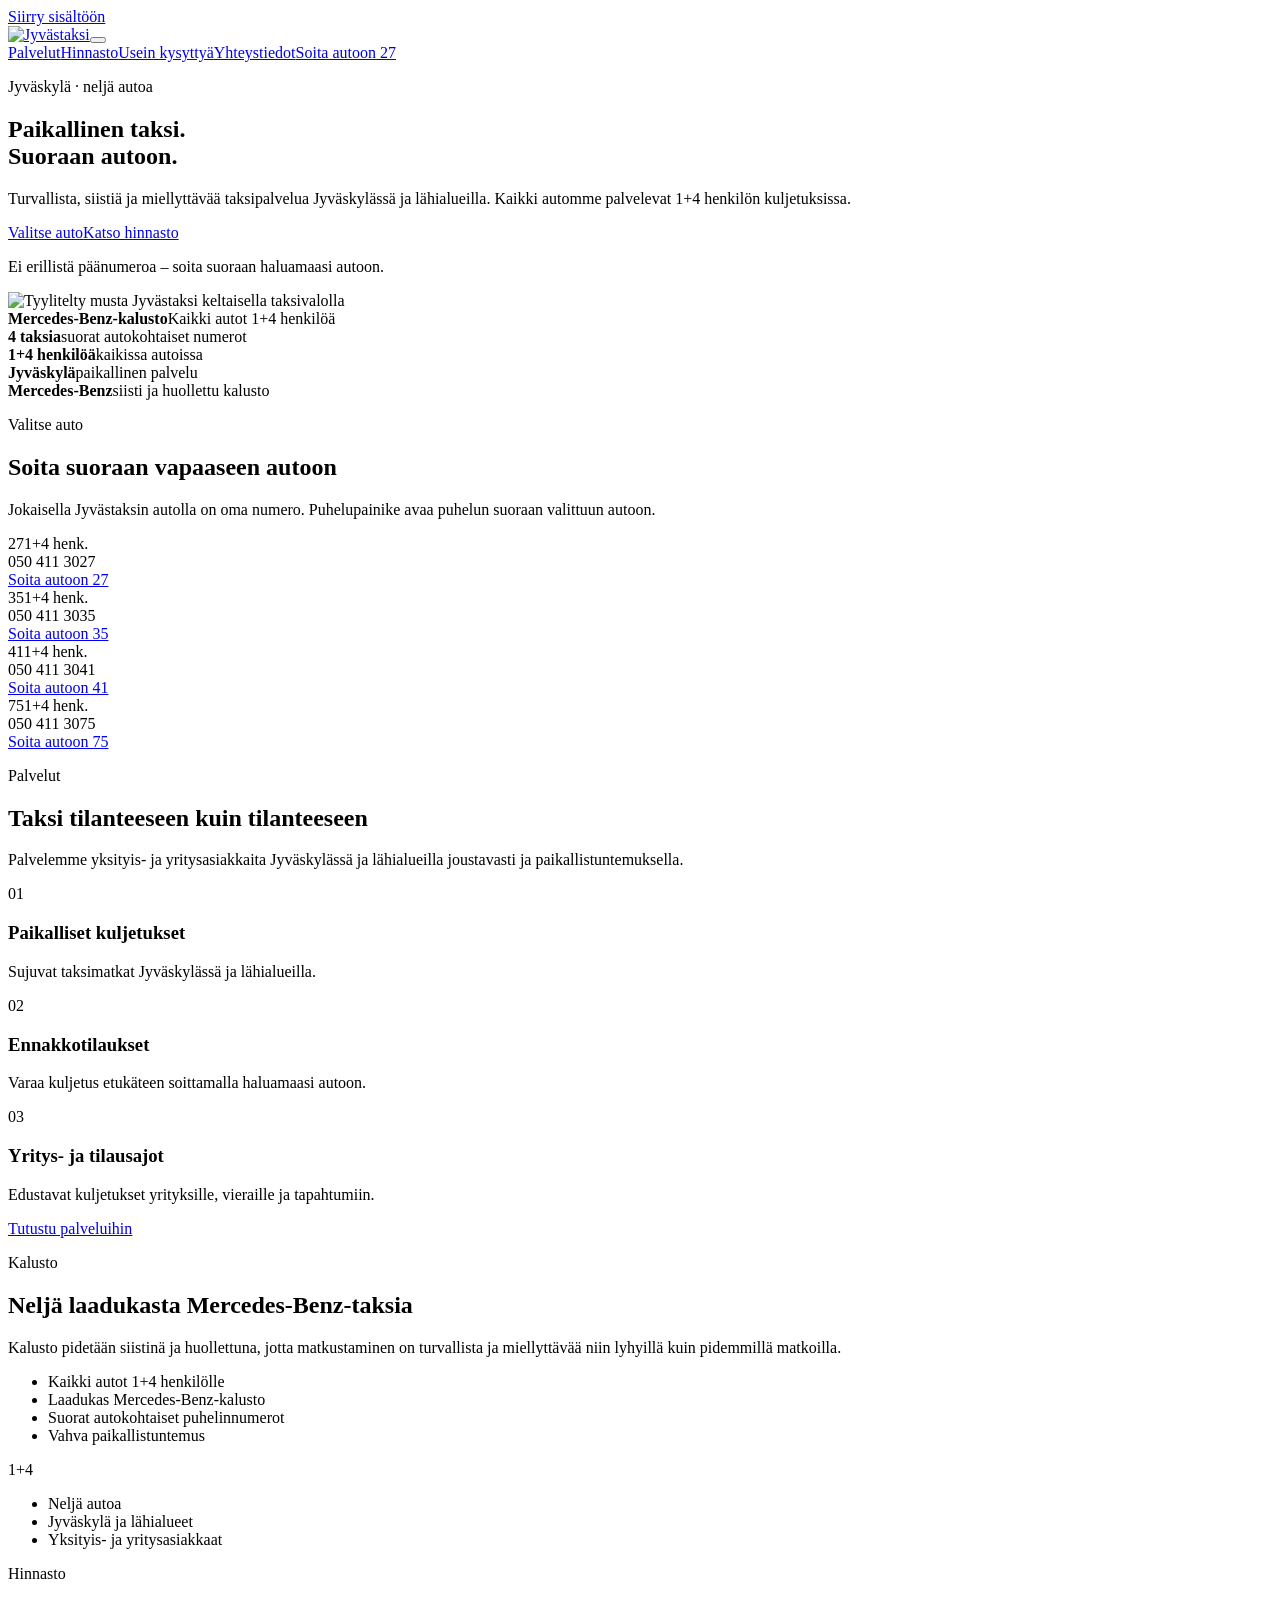
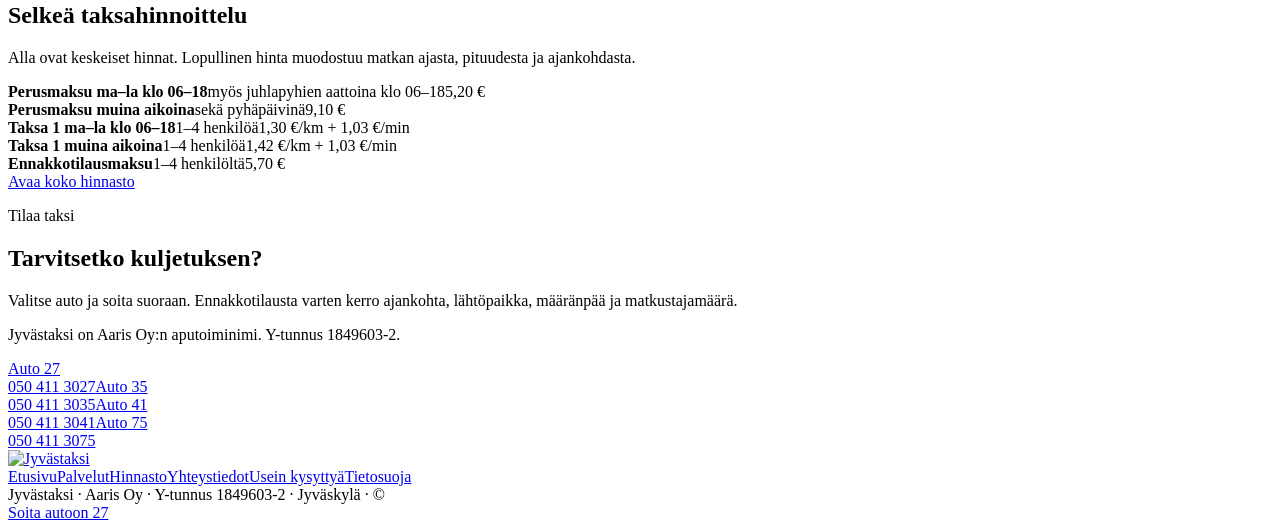
==== commit bd5b1fce: "Asenna optimoitu Jyvästaksi v2" ====
--- a/index.html
+++ b/index.html
@@ -1,114 +1 @@
-<!DOCTYPE html>
-
-<html lang="fi">
-<head> <meta charset="utf-8"/> <meta content="width=device-width, initial-scale=1" name="viewport"/>                
-
-
-
-
-
-
-<title>Taksi Jyväskylä | Jyvästaksi – turvallinen paikallinen taksipalvelu</title><meta content="Jyvästaksi tarjoaa turvallista ja paikallista taksipalvelua Jyväskylässä. Neljä 1+4 hengen Mercedes-Benz-taksia, suorat autonumerot, ennakkotilaukset ja selkeä hinnasto." name="description"/><meta content="index,follow,max-image-preview:large,max-snippet:-1,max-video-preview:-1" name="robots"/><meta content="index,follow,max-image-preview:large,max-snippet:-1,max-video-preview:-1" name="googlebot"/><meta content="#08090a" name="theme-color"/><meta content="dark" name="color-scheme"/><meta content="telephone=yes" name="format-detection"/><meta content="Jyvästaksi" name="author"/><meta content="fi_FI" property="og:locale"/><meta content="website" property="og:type"/><meta content="Jyvästaksi" property="og:site_name"/><meta content="Taksi Jyväskylä | Jyvästaksi" property="og:title"/><meta content="Turvallista taksipalvelua Jyväskylässä vahvalla paikallistuntemuksella. Neljä 1+4 hengen Mercedes-Benz-taksia." property="og:description"/><meta content="https://jyvastaksi.fi/" property="og:url"/><meta content="https://jyvastaksi.fi/assets/jyvastaksi-og.jpg" property="og:image"/><meta content="1200" property="og:image:width"/><meta content="630" property="og:image:height"/><meta content="Jyvästaksin musta Mercedes-Benz-taksi Jyväskylän iltavalaistuksessa" property="og:image:alt"/><meta content="image/jpeg" property="og:image:type"/><meta content="summary_large_image" name="twitter:card"/><meta content="Taksi Jyväskylä | Jyvästaksi" name="twitter:title"/><meta content="Turvallista ja paikallista taksipalvelua Jyväskylässä." name="twitter:description"/><meta content="https://jyvastaksi.fi/assets/jyvastaksi-og.jpg" name="twitter:image"/><meta content="Jyvästaksin Mercedes-Benz-taksi Jyväskylässä" name="twitter:image:alt"/><link href="https://jyvastaksi.fi/" rel="canonical"/><link href="https://jyvastaksi.fi/" hreflang="fi-FI" rel="alternate"/><link href="https://jyvastaksi.fi/" hreflang="x-default" rel="alternate"/><link href="/favicon.svg" rel="icon" type="image/svg+xml"/><link href="/favicon.ico" rel="icon" sizes="any"/><link href="/icon-180.png" rel="apple-touch-icon" sizes="180x180"/><link href="/site.webmanifest" rel="manifest"/><link as="image" href="/assets/jyvastaksi-taksi-jyvaskyla-960.webp" imagesizes="(max-width: 980px) 100vw, 52vw" imagesrcset="/assets/jyvastaksi-taksi-jyvaskyla-640.webp 640w, /assets/jyvastaksi-taksi-jyvaskyla-960.webp 960w, /assets/jyvastaksi-taksi-jyvaskyla-1280.webp 1280w, /assets/jyvastaksi-taksi-jyvaskyla-1672.webp 1672w" rel="preload" type="image/webp"/><link href="/assets/site.97f5869bd6.css" rel="stylesheet"/><script defer="" src="/assets/app.0035077000.js"></script>
-
-<script type="application/ld+json">
-{
-  "@context": "https://schema.org",
-  "@graph": [
-    {
-      "@type": "WebSite",
-      "@id": "https://jyvastaksi.fi/#website",
-      "url": "https://jyvastaksi.fi/",
-      "name": "Jyvästaksi",
-      "inLanguage": "fi-FI",
-      "publisher": {"@id": "https://jyvastaksi.fi/#business"}
-    },
-    {
-      "@type": "ImageObject",
-      "@id": "https://jyvastaksi.fi/#primaryimage",
-      "url": "https://jyvastaksi.fi/assets/jyvastaksi-og.jpg",
-      "contentUrl": "https://jyvastaksi.fi/assets/jyvastaksi-og.jpg",
-      "width": 1200,
-      "height": 630,
-      "caption": "Jyvästaksin Mercedes-Benz-taksi Jyväskylässä"
-    },
-    {
-      "@type": "WebPage",
-      "@id": "https://jyvastaksi.fi/#webpage",
-      "url": "https://jyvastaksi.fi/",
-      "name": "Taksi Jyväskylä | Jyvästaksi",
-      "isPartOf": {"@id": "https://jyvastaksi.fi/#website"},
-      "about": {"@id": "https://jyvastaksi.fi/#business"},
-      "primaryImageOfPage": {"@id": "https://jyvastaksi.fi/#primaryimage"},
-      "inLanguage": "fi-FI"
-    },
-    {
-      "@type": ["LocalBusiness", "TaxiService"],
-      "@id": "https://jyvastaksi.fi/#business",
-      "name": "Jyvästaksi",
-      "alternateName": "jyvastaksi.fi",
-      "legalName": "Jyvästaksi",
-      "url": "https://jyvastaksi.fi/",
-      "logo": "https://jyvastaksi.fi/icon-512.png",
-      "image": [
-        "https://jyvastaksi.fi/assets/jyvastaksi-og.jpg",
-        "https://jyvastaksi.fi/assets/jyvastaksi-taksi-jyvaskyla-1672.webp"
-      ],
-      "email": "jyvastaksi@gmail.com",
-      "taxID": "1849603-2",
-      "priceRange": "€€",
-      "description": "Turvallista ja paikallista taksipalvelua Jyväskylässä neljän 1+4 hengen Mercedes-Benz-taksin kalustolla.",
-      "areaServed": {"@type": "City", "name": "Jyväskylä"},
-      "knowsLanguage": ["fi"],
-      "slogan": "Turvallista taksipalvelua vahvalla paikallistuntemuksella",
-      "contactPoint": [
-        {"@type": "ContactPoint", "telephone": "+358504113027", "contactType": "Auto 27", "areaServed": "Jyväskylä", "availableLanguage": "fi"},
-        {"@type": "ContactPoint", "telephone": "+358504113035", "contactType": "Auto 35", "areaServed": "Jyväskylä", "availableLanguage": "fi"},
-        {"@type": "ContactPoint", "telephone": "+358504113041", "contactType": "Auto 41", "areaServed": "Jyväskylä", "availableLanguage": "fi"},
-        {"@type": "ContactPoint", "telephone": "+358504113075", "contactType": "Auto 75", "areaServed": "Jyväskylä", "availableLanguage": "fi"}
-      ],
-      "hasOfferCatalog": {
-        "@type": "OfferCatalog",
-        "name": "Taksipalvelut",
-        "itemListElement": [
-          {"@type": "Offer", "itemOffered": {"@type": "Service", "name": "Paikalliset taksikuljetukset Jyväskylässä"}},
-          {"@type": "Offer", "itemOffered": {"@type": "Service", "name": "Ennakkotilaukset"}},
-          {"@type": "Offer", "itemOffered": {"@type": "Service", "name": "Yritys- ja tilausajot"}}
-        ]
-      }
-    },
-    {
-      "@type": "FAQPage",
-      "@id": "https://jyvastaksi.fi/#faq",
-      "mainEntity": [
-        {"@type": "Question", "name": "Kuinka monta matkustajaa Jyvästaksin autoihin mahtuu?", "acceptedAnswer": {"@type": "Answer", "text": "Kaikki neljä taksia on tarkoitettu neljälle matkustajalle kuljettajan lisäksi eli kapasiteetti on 1+4 henkilöä."}},
-        {"@type": "Question", "name": "Miten taksin voi tilata?", "acceptedAnswer": {"@type": "Answer", "text": "Taksin voi tilata soittamalla suoraan autoon 27, 35, 41 tai 75. Sivuston autokohtaiset painikkeet käynnistävät puhelun valittuun autoon."}},
-        {"@type": "Question", "name": "Voiko kuljetuksen varata etukäteen?", "acceptedAnswer": {"@type": "Answer", "text": "Kyllä. Ennakkotilausta varten voi soittaa haluttuun autoon tai lähettää yhteydenottopyynnön sivuston lomakkeella."}},
-        {"@type": "Question", "name": "Millä alueella Jyvästaksi palvelee?", "acceptedAnswer": {"@type": "Answer", "text": "Jyvästaksi palvelee Jyväskylässä ja lähialueilla. Yksittäisen kuljetuksen saatavuus varmistetaan soittamalla suoraan autoon."}}
-      ]
-    }
-  ]
-}
-</script>
-</head>
-<body> <a class="skip-link" href="#main">Siirry sisältöön</a> <header class="site-header" id="top"> <div class="container nav-wrap"> <a aria-label="Jyväskylän Taksit, etusivu" class="brand" href="#top"> <span aria-hidden="true" class="brand-mark"> <svg role="img" viewbox="0 0 64 64"> <rect height="60" rx="16" width="60" x="2" y="2"></rect> <path d="M18 18h12v19c0 8-4 12-12 12h-2v-8h2c3 0 4-1 4-4V26h-4z"></path> <path d="M33 18h17v8h-5v23h-8V26h-4z"></path> </svg> </span> <span> <strong>JYVASTAKSI.FI</strong> <small>JYVÄSTAKSI</small> </span> </a> <button aria-controls="primary-nav" aria-expanded="false" class="menu-toggle" type="button"> <span></span><span></span><span></span> <span class="sr-only">Avaa valikko</span> </button> <nav aria-label="Päävalikko" class="primary-nav" id="primary-nav"> <a href="#autot">Autot</a> <a href="#palvelut">Palvelut</a> <a href="#galleria">Galleria</a> <a href="#hinnasto">Hinnasto</a> <a href="#yritys">Yritys</a> <a href="#yhteys">Yhteystiedot</a> <a class="nav-cta" href="#yhteys">Pyydä yhteydenotto</a> </nav> </div> </header> <main id="main"> <section class="hero"> <div class="hero-grid container"> <div class="hero-copy reveal"> <div class="eyebrow">Jyväskylä • 4 auton kalusto</div> <h1><span class="h1-location">Taksi Jyväskylässä</span><span>Matka alkaa</span><em>laadusta.</em></h1> <p> Tyylikästä, turvallista ja miellyttävää taksipalvelua Jyväskylässä. Neljä laadukasta Mercedes-Benz-taksia palvelee yksityis- ja yritysasiakkaita. </p> <div class="hero-actions"> <a class="btn btn-primary" href="#autot">Valitse auto</a> </div> <div class="hero-note"> <span class="status-dot"></span> <span>Kaikki autot 1+4 henk. · soita suoraan haluamallesi autolle</span> </div> </div> <div aria-label="Jyvästaksin musta Mercedes-Benzin taksi iltavalaistussa rantamiljöössä" class="hero-visual hero-visual-photo reveal"> <picture><source sizes="(max-width: 980px) 100vw, 52vw" srcset="/assets/jyvastaksi-taksi-jyvaskyla-640.webp 640w, /assets/jyvastaksi-taksi-jyvaskyla-960.webp 960w, /assets/jyvastaksi-taksi-jyvaskyla-1280.webp 1280w, /assets/jyvastaksi-taksi-jyvaskyla-1672.webp 1672w" type="image/webp"/><img alt="Musta Mercedes-Benz E-sarjan Jyvästaksi ehjällä etupuskurilla iltavalaistussa Jyväskylän kaupunkimiljöössä" class="hero-photo" decoding="async" fetchpriority="high" height="941" sizes="(max-width: 980px) 100vw, 52vw" src="/assets/jyvastaksi-taksi-jyvaskyla-1280.webp" srcset="/assets/jyvastaksi-taksi-jyvaskyla-640.webp 640w, /assets/jyvastaksi-taksi-jyvaskyla-960.webp 960w, /assets/jyvastaksi-taksi-jyvaskyla-1280.webp 1280w, /assets/jyvastaksi-taksi-jyvaskyla-1672.webp 1672w" width="1672"/></picture> <div class="hero-float"> <span>Premium-taksipalvelu</span> <strong>Jyväskylä</strong> </div> </div> </div> <div aria-hidden="true" class="hero-scroll">Vieritä</div> </section> <section aria-label="Palvelun vahvuudet" class="trust-strip"> <div class="container trust-grid"> <div><strong>4</strong><span>taksia · kaikki 1+4 henk.</span></div> <div><strong>Mercedes-Benz</strong><span>laadukas kalusto</span></div> <div><strong>Jyväskylä</strong><span>paikallinen palvelu</span></div> <div><strong>Turvallinen</strong><span>huolella ylläpidetty kalusto</span></div> </div> </section> <section class="section car-phones" id="autot"> <div class="container"> <div class="section-head reveal"> <div> <span class="eyebrow">Soita suoraan autoon</span> <h2>Valitse sopiva Jyvästaksi</h2> </div> <p> Jokaisella autolla on oma puhelinnumero. Painamalla auton painiketta puhelu käynnistyy suoraan kyseiseen autoon. </p> </div> <div class="car-phone-grid"> <a aria-label="Soita autoon 27, 1+4 henkilöä, numeroon 050 411 3027" class="car-phone-card reveal" href="tel:+358504113027"> <span class="car-phone-id">Auto 27</span> <span class="car-phone-capacity">1+4 henk.</span> <strong>050 411 3027</strong> <span class="car-phone-action">Soita autoon</span> </a> <a aria-label="Soita autoon 35, 1+4 henkilöä, numeroon 050 411 3035" class="car-phone-card reveal" href="tel:+358504113035"> <span class="car-phone-id">Auto 35</span> <span class="car-phone-capacity">1+4 henk.</span> <strong>050 411 3035</strong> <span class="car-phone-action">Soita autoon</span> </a> <a aria-label="Soita autoon 41, 1+4 henkilöä, numeroon 050 411 3041" class="car-phone-card reveal" href="tel:+358504113041"> <span class="car-phone-id">Auto 41</span> <span class="car-phone-capacity">1+4 henk.</span> <strong>050 411 3041</strong> <span class="car-phone-action">Soita autoon</span> </a> <a aria-label="Soita autoon 75, 1+4 henkilöä, numeroon 050 411 3075" class="car-phone-card reveal" href="tel:+358504113075"> <span class="car-phone-id">Auto 75</span> <span class="car-phone-capacity">1+4 henk.</span> <strong>050 411 3075</strong> <span class="car-phone-action">Soita autoon</span> </a> </div> </div> <section class="section services" id="palvelut"> <div class="container"> <div class="section-head reveal"> <div> <span class="eyebrow">Palvelut</span> <h2>Taksi tilanteeseen kuin tilanteeseen</h2> </div> <p> Palvelemme yksityis- ja yritysasiakkaita Jyväskylässä ja lähialueilla luotettavasti, joustavasti ja laadukkaalla kalustolla. </p> </div> <div class="service-grid"> <article class="service-card reveal"> <span class="service-number">01</span> <h3>Paikalliset kuljetukset</h3> <p>Luotettavat taksimatkat Jyväskylässä ja lähialueilla.</p> <span class="service-link">Nopea ja vaivaton</span> </article> <article class="service-card reveal"> <span class="service-number">02</span> <h3>Ennakkotilaukset</h3> <p>Varaa kuljetus etukäteen haluamaasi ajankohtaan.</p> <span class="service-link">Suunniteltu etukäteen</span> </article> <article class="service-card reveal"> <span class="service-number">03</span> <h3>Yritys- ja tilausajot</h3> <p>Edustavat kuljetukset yrityksille, vieraille ja tapahtumiin.</p> <span class="service-link">Tyylikäs saapuminen</span> </article> </div> </div> </section> <section class="section fleet" id="kalusto"> <div class="container fleet-grid"> <div class="fleet-copy reveal"> <span class="eyebrow">Kalusto</span> <h2>Neljä laadukasta Mercedes-Benz-taksia</h2> <p class="lead"> Mercedes-Benz-kalusto luo laadukkaan ja luotettavan vaikutelman. Matkustus on miellyttävää, siistiä ja turvallista niin lyhyillä kuin pidemmillä matkoilla. </p> <ul class="check-list"> <li>Laadukas Mercedes-Benz-kalusto</li> <li>Turvallisuus ja matkustusmukavuus</li> <li>Neljä huolella ylläpidettyä autoa</li> <li>Tyylikäs ja yhtenäinen ilme</li> </ul> <p class="muted"> Kalusto pidetään siistinä ja huollettuna, jotta asiakkaalle välittyy turvallinen, laadukas ja luotettava matkustuskokemus. </p> </div>
-</div>
-</section> <section class="section gallery" id="galleria"> <div class="container"> <div class="section-head reveal"> <div> <span class="eyebrow">Kuvagalleria</span> <h2>Kalustoa tyylikkäässä ympäristössä</h2> </div> <p> Kalustomme tarjoaa tyylikkään, siistin ja miellyttävän matkustuskokemuksen. </p> </div> <div class="gallery-grid"> <figure class="gallery-card gallery-card-large reveal"> <picture><source sizes="(max-width: 900px) 100vw, 1200px" srcset="/assets/jyvastaksi-taksi-jyvaskyla-640.webp 640w, /assets/jyvastaksi-taksi-jyvaskyla-960.webp 960w, /assets/jyvastaksi-taksi-jyvaskyla-1280.webp 1280w, /assets/jyvastaksi-taksi-jyvaskyla-1672.webp 1672w" type="image/webp"/><img alt="Musta Mercedes-Benz E-sarjan Jyvästaksi ehjällä etupuskurilla iltavalaistussa Jyväskylän kaupunkimiljöössä" decoding="async" fetchpriority="low" height="941" loading="lazy" sizes="(max-width: 900px) 100vw, 1200px" src="/assets/jyvastaksi-taksi-jyvaskyla-1280.webp" srcset="/assets/jyvastaksi-taksi-jyvaskyla-640.webp 640w, /assets/jyvastaksi-taksi-jyvaskyla-960.webp 960w, /assets/jyvastaksi-taksi-jyvaskyla-1280.webp 1280w, /assets/jyvastaksi-taksi-jyvaskyla-1672.webp 1672w" width="1672"/></picture> </figure>
-</div> </div> </section> <section class="section pricing" id="hinnasto"> <div class="container"> <div class="section-head reveal"> <div><h2>Hinnasto</h2></div> </div> <div class="pricing-panels"> <div class="price-panel reveal"> <div class="price-panel-head">Perusmaksu</div> <div class="price-row"> <div class="price-desc">Ma-la klo 06-18 ja juhlapyhien aattoina klo 06-18</div> <div class="price-value">5,20 €</div> </div> <div class="price-row"> <div class="price-desc">Muina ajankohtina ja pyhäpäivinä</div> <div class="price-value">9,10 €</div> </div> </div> <div class="price-panel reveal"> <div class="price-panel-head price-panel-head-grid"> <span>Taksa 1 (1-4 henkilöä)</span> <span>€/km</span> <span>€/min</span> </div> <div class="price-row price-row-grid"> <div class="price-desc">Ma-la klo 06-18 ja juhlapyhien aattoina klo 06-18</div> <div class="price-value">1,30 €/km</div> <div class="price-value">1,03 €/min</div> </div> <div class="price-row price-row-grid"> <div class="price-desc">Muina ajankohtina ja pyhäpäivinä</div> <div class="price-value">1,42 €/km</div> <div class="price-value">1,03 €/min</div> </div> </div> <div class="price-panel reveal"> <div class="price-panel-head">Muut maksut</div> <div class="price-row"> <div class="price-desc">Ennakkotilausmaksu 1-4 henkilöltä</div> <div class="price-value">5,70 €</div> </div> </div> </div>
-</div> </section> <section class="section about" id="yritys"> <div class="container about-grid"> <div aria-hidden="true" class="about-image reveal"> <div class="city-grid"></div> <div class="city-label">JYVÄSKYLÄ<br/><span>62.2426° N</span></div> </div> <div class="about-copy reveal"> <span class="eyebrow">Yritys</span> <h2>Turvallista taksipalvelua vahvalla paikallistuntemuksella</h2> <p class="lead"> Jyvästaksi on neljän auton taksiyritys Jyväskylässä. Panostamme turvallisuuteen, siistiin kalustoon ja vahvaan paikallistuntemukseen, jotta jokainen matka sujuu varmasti ja miellyttävästi. </p> <p> Tarjoamme jokaiselle asiakkaalle sujuvan, turvallisen ja tyylikkään matkan paikallisella palveluasenteella. </p> </div> </div> </section><section class="section faq-section" id="usein-kysyttya">
-<div class="container">
-<div class="section-head reveal">
-<div><span class="eyebrow">Usein kysyttyä</span><h2>Taksipalvelu Jyväskylässä</h2></div>
-<p>Keskeiset tiedot tilaamisesta, matkustajamäärästä ja palvelualueesta.</p>
-</div>
-<div class="faq-list reveal">
-<details><summary>Kuinka monta matkustajaa Jyvästaksin autoihin mahtuu?</summary><p>Kaikki neljä taksia on tarkoitettu neljälle matkustajalle kuljettajan lisäksi eli kapasiteetti on 1+4 henkilöä.</p></details>
-<details><summary>Miten taksin voi tilata?</summary><p>Voit soittaa suoraan autoon 27, 35, 41 tai 75. Sivuston autokohtaiset painikkeet käynnistävät puhelun valitsemaasi autoon.</p></details>
-<details><summary>Voiko kuljetuksen varata etukäteen?</summary><p>Kyllä. Ennakkotilausta varten voit soittaa haluamaasi autoon tai lähettää yhteydenottopyynnön sivuston lomakkeella.</p></details>
-<details><summary>Millä alueella Jyvästaksi palvelee?</summary><p>Palvelualueena on Jyväskylä ja lähialueet. Tarkista yksittäisen kuljetuksen saatavuus soittamalla suoraan autoon.</p></details>
-</div>
-<div class="seo-links reveal"><a href="/palvelut/">Tutustu palveluihin</a><a href="/hinnasto/">Katso hinnasto</a><a href="/yhteystiedot/">Yhteystiedot</a></div>
-</div>
-</section> <section class="section contact" id="yhteys"> <div class="container contact-grid"> <div class="contact-copy reveal"> <span class="eyebrow">Yhteydenotto</span> <h2>Tarvitsetko kuljetuksen?</h2> <p> Voit soittaa suoraan haluamallesi autolle tai lähettää meille yhteydenottopyynnön lomakkeella. </p> <div class="contact-details"> <div class="contact-cars"> <span>Autokohtaiset numerot</span> <div class="contact-car-links"> <a href="tel:+358504113027"><b>Auto 27</b><em>1+4 henk.</em><small>050 411 3027</small></a> <a href="tel:+358504113035"><b>Auto 35</b><em>1+4 henk.</em><small>050 411 3035</small></a> <a href="tel:+358504113041"><b>Auto 41</b><em>1+4 henk.</em><small>050 411 3041</small></a> <a href="tel:+358504113075"><b>Auto 75</b><em>1+4 henk.</em><small>050 411 3075</small></a> </div> </div> <div> <span>Yrityksen nimi</span> <strong>Jyvästaksi</strong> </div> <div> <span>Sähköposti</span> <strong><a href="mailto:jyvastaksi@gmail.com">jyvastaksi@gmail.com</a></strong> </div> <div> <span>Palvelualue</span> <strong>Jyväskylä</strong> </div> <div> <span>Y-tunnus</span> <strong>1849603-2</strong> </div> </div> </div> <form action="https://formspree.io/f/mzdnzvzg" class="contact-form reveal" id="contact-form" method="POST" novalidate="">
-<input name="_subject" type="hidden" value="Uusi yhteydenottopyyntö jyvastaksi.fi-sivulta"/>
-<input name="_language" type="hidden" value="fi"/><label aria-hidden="true" class="form-honeypot">Älä täytä tätä kenttää<input autocomplete="off" name="_gotcha" tabindex="-1" type="text"/></label> <div class="form-row"> <label> Nimi <input autocomplete="name" name="name" required="" type="text"/> </label> <label> Puhelinnumero <input autocomplete="tel" name="phone" required="" type="tel"/> </label> </div> <div class="form-row"> <label> Sähköposti <input autocomplete="email" name="email" type="email"/> </label> <label> Ajankohta <input name="time" type="datetime-local"/> </label> </div> <div class="form-row"> <label> Lähtöpaikka <input autocomplete="street-address" name="pickup" type="text"/> </label> <label> Määränpää <input name="destination" type="text"/> </label> </div> <label> Viesti <textarea name="message" placeholder="Kerro kuljetustarpeesta..." rows="5"></textarea> </label> <label class="consent"> <input name="consent" required="" type="checkbox"/> <span>Hyväksyn tietojen käsittelyn yhteydenottopyyntöä varten ja olen tutustunut <a href="/tietosuoja/" target="_blank" rel="noopener">tietosuojaselosteeseen</a>.</span> </label> <button class="btn btn-primary btn-full" type="submit">Lähetä yhteydenottopyyntö</button> <p aria-live="polite" class="form-status" id="form-status" role="status"></p> </form> </div> </section> </section></main> <footer class="site-footer"> <div class="container footer-grid"> <a class="brand footer-brand" href="#top"> <span aria-hidden="true" class="brand-mark"> <svg viewbox="0 0 64 64"> <rect height="60" rx="16" width="60" x="2" y="2"></rect> <path d="M18 18h12v19c0 8-4 12-12 12h-2v-8h2c3 0 4-1 4-4V26h-4z"></path> <path d="M33 18h17v8h-5v23h-8V26h-4z"></path> </svg> </span> <span><strong>JYVASTAKSI.FI</strong><small>JYVÄSTAKSI</small></span> </a> <div class="footer-links"><a href="/">Etusivu</a><a href="/palvelut/">Palvelut</a><a href="/hinnasto/">Hinnasto</a><a href="/yhteystiedot/">Yhteystiedot</a><a href="/#usein-kysyttya">Usein kysyttyä</a><a href="/tietosuoja/">Tietosuoja</a></div> <div class="footer-meta"> <span><a href="mailto:jyvastaksi@gmail.com">jyvastaksi@gmail.com</a> · Y-tunnus 1849603-2</span> <span>© <span id="year"></span> Jyvästaksi · jyvastaksi.fi</span> </div> </div> </footer> <nav aria-label="Soita suoraan autoon" class="quick-actions"> <a aria-label="Soita autoon 27, 1+4 henkilöä, numeroon 050 411 3027" href="tel:+358504113027"> <svg aria-hidden="true" viewbox="0 0 24 24"> <path d="M6.6 10.8c1.6 3.1 3.5 5 6.6 6.6l2.2-2.2c.3-.3.7-.4 1.1-.3 1.2.4 2.5.6 3.8.6.6 0 1 .4 1 1V20c0 .6-.4 1-1 1C10.8 21 3 13.2 3 3.7c0-.6.4-1 1-1h3.5c.6 0 1 .4 1 1 0 1.3.2 2.6.6 3.8.1.4 0 .8-.3 1.1l-2.2 2.2z"></path> </svg> <span class="quick-car">Auto 27</span> <small><span class="quick-capacity">1+4 henk.</span>050 411 3027</small> </a> <a aria-label="Soita autoon 35, 1+4 henkilöä, numeroon 050 411 3035" href="tel:+358504113035"> <svg aria-hidden="true" viewbox="0 0 24 24"> <path d="M6.6 10.8c1.6 3.1 3.5 5 6.6 6.6l2.2-2.2c.3-.3.7-.4 1.1-.3 1.2.4 2.5.6 3.8.6.6 0 1 .4 1 1V20c0 .6-.4 1-1 1C10.8 21 3 13.2 3 3.7c0-.6.4-1 1-1h3.5c.6 0 1 .4 1 1 0 1.3.2 2.6.6 3.8.1.4 0 .8-.3 1.1l-2.2 2.2z"></path> </svg> <span class="quick-car">Auto 35</span> <small><span class="quick-capacity">1+4 henk.</span>050 411 3035</small> </a> <a aria-label="Soita autoon 41, 1+4 henkilöä, numeroon 050 411 3041" href="tel:+358504113041"> <svg aria-hidden="true" viewbox="0 0 24 24"> <path d="M6.6 10.8c1.6 3.1 3.5 5 6.6 6.6l2.2-2.2c.3-.3.7-.4 1.1-.3 1.2.4 2.5.6 3.8.6.6 0 1 .4 1 1V20c0 .6-.4 1-1 1C10.8 21 3 13.2 3 3.7c0-.6.4-1 1-1h3.5c.6 0 1 .4 1 1 0 1.3.2 2.6.6 3.8.1.4 0 .8-.3 1.1l-2.2 2.2z"></path> </svg> <span class="quick-car">Auto 41</span> <small><span class="quick-capacity">1+4 henk.</span>050 411 3041</small> </a> <a aria-label="Soita autoon 75, 1+4 henkilöä, numeroon 050 411 3075" href="tel:+358504113075"> <svg aria-hidden="true" viewbox="0 0 24 24"> <path d="M6.6 10.8c1.6 3.1 3.5 5 6.6 6.6l2.2-2.2c.3-.3.7-.4 1.1-.3 1.2.4 2.5.6 3.8.6.6 0 1 .4 1 1V20c0 .6-.4 1-1 1C10.8 21 3 13.2 3 3.7c0-.6.4-1 1-1h3.5c.6 0 1 .4 1 1 0 1.3.2 2.6.6 3.8.1.4 0 .8-.3 1.1l-2.2 2.2z"></path> </svg> <span class="quick-car">Auto 75</span> <small><span class="quick-capacity">1+4 henk.</span>050 411 3075</small> </a> </nav> </body>
-</html>
+<!doctype html><html lang="fi"><head><meta charset="utf-8"><meta name="viewport" content="width=device-width,initial-scale=1"><title>Taksi Jyväskylä | Jyvästaksi – soita suoraan autoon</title><meta name="description" content="Jyvästaksi tarjoaa turvallista ja paikallista taksipalvelua Jyväskylässä. Neljä Mercedes-Benz-taksia, kaikki 1+4 henkilölle. Soita suoraan haluamaasi autoon."><link rel="canonical" href="https://jyvastaksi.fi/"><meta name="theme-color" content="#090a0c"><meta property="og:title" content="Jyvästaksi – taksi Jyväskylässä"><meta property="og:description" content="Neljä laadukasta taksia Jyväskylässä. Soita suoraan haluamaasi autoon."><meta property="og:type" content="website"><meta property="og:url" content="https://jyvastaksi.fi/"><link rel="stylesheet" href="/assets/styles.css"><link rel="icon" href="/assets/logo.svg"><script type="application/ld+json">{"@context":"https://schema.org","@type":"TaxiService","name":"Jyvästaksi","legalName":"Aaris Oy","url":"https://jyvastaksi.fi/","areaServed":{"@type":"City","name":"Jyväskylä"},"telephone":"+358504113027","description":"Paikallinen neljän auton taksipalvelu Jyväskylässä.","contactPoint":[{"@type":"ContactPoint","telephone":"+358504113027","contactType":"Auto 27"},{"@type":"ContactPoint","telephone":"+358504113035","contactType":"Auto 35"},{"@type":"ContactPoint","telephone":"+358504113041","contactType":"Auto 41"},{"@type":"ContactPoint","telephone":"+358504113075","contactType":"Auto 75"}]}</script></head><body><a class="skip" href="#main">Siirry sisältöön</a><header class="header"><div class="container nav"><a class="logo" href="/" aria-label="Jyvästaksi etusivu"><img src="/assets/logo.svg" alt="Jyvästaksi"></a><button class="menu" type="button" aria-label="Avaa valikko" aria-expanded="false"><span></span><span></span><span></span></button><nav class="links" aria-label="Päävalikko"><a href="/palvelut/">Palvelut</a><a href="/hinnasto/">Hinnasto</a><a href="/usein-kysyttya/">Usein kysyttyä</a><a href="/yhteystiedot/">Yhteystiedot</a><a class="nav-call" href="tel:+358504113027">Soita autoon 27</a></nav></div></header><main id="main"><section class="hero"><div class="container hero-grid"><div class="hero-copy"><p class="eyebrow">Jyväskylä · neljä autoa</p><h1>Paikallinen taksi.<br><strong>Suoraan autoon.</strong></h1><p class="hero-lead">Turvallista, siistiä ja miellyttävää taksipalvelua Jyväskylässä ja lähialueilla. Kaikki automme palvelevat 1+4 henkilön kuljetuksissa.</p><div class="actions"><a class="btn btn-primary" href="#autot">Valitse auto</a><a class="btn btn-secondary" href="/hinnasto/">Katso hinnasto</a></div><p class="hero-note">Ei erillistä päänumeroa – soita suoraan haluamaasi autoon.</p></div><div class="hero-art"><img src="/assets/taxi-hero.svg" alt="Tyylitelty musta Jyvästaksi keltaisella taksivalolla"><div class="hero-badge"><strong>Mercedes-Benz-kalusto</strong><span>Kaikki autot 1+4 henkilöä</span></div></div></div></section><section class="quick"><div class="container quick-grid"><div><strong>4 taksia</strong><span>suorat autokohtaiset numerot</span></div><div><strong>1+4 henkilöä</strong><span>kaikissa autoissa</span></div><div><strong>Jyväskylä</strong><span>paikallinen palvelu</span></div><div><strong>Mercedes-Benz</strong><span>siisti ja huollettu kalusto</span></div></div></section><section class="section section-soft" id="autot"><div class="container"><div class="section-head"><div><p class="kicker">Valitse auto</p><h2>Soita suoraan vapaaseen autoon</h2></div><p>Jokaisella Jyvästaksin autolla on oma numero. Puhelupainike avaa puhelun suoraan valittuun autoon.</p></div><div class="cars"><article class="car-card"><div class="car-top"><span class="car-no">27</span><span class="capacity">1+4 henk.</span></div><div class="phone">050 411 3027</div><a class="call" href="tel:+358504113027">Soita autoon 27</a></article><article class="car-card"><div class="car-top"><span class="car-no">35</span><span class="capacity">1+4 henk.</span></div><div class="phone">050 411 3035</div><a class="call" href="tel:+358504113035">Soita autoon 35</a></article><article class="car-card"><div class="car-top"><span class="car-no">41</span><span class="capacity">1+4 henk.</span></div><div class="phone">050 411 3041</div><a class="call" href="tel:+358504113041">Soita autoon 41</a></article><article class="car-card"><div class="car-top"><span class="car-no">75</span><span class="capacity">1+4 henk.</span></div><div class="phone">050 411 3075</div><a class="call" href="tel:+358504113075">Soita autoon 75</a></article></div></div></section><section class="section section-dark"><div class="container"><div class="section-head"><div><p class="eyebrow">Palvelut</p><h2>Taksi tilanteeseen kuin tilanteeseen</h2></div><p>Palvelemme yksityis- ja yritysasiakkaita Jyväskylässä ja lähialueilla joustavasti ja paikallistuntemuksella.</p></div><div class="service-grid"><article class="service"><span class="service-num">01</span><h3>Paikalliset kuljetukset</h3><p>Sujuvat taksimatkat Jyväskylässä ja lähialueilla.</p></article><article class="service"><span class="service-num">02</span><h3>Ennakkotilaukset</h3><p>Varaa kuljetus etukäteen soittamalla haluamaasi autoon.</p></article><article class="service"><span class="service-num">03</span><h3>Yritys- ja tilausajot</h3><p>Edustavat kuljetukset yrityksille, vieraille ja tapahtumiin.</p></article></div><div class="actions"><a class="btn btn-primary" href="/palvelut/">Tutustu palveluihin</a></div></div></section><section class="section"><div class="container fleet-grid"><div><p class="eyebrow">Kalusto</p><h2>Neljä laadukasta Mercedes-Benz-taksia</h2><p class="hero-lead">Kalusto pidetään siistinä ja huollettuna, jotta matkustaminen on turvallista ja miellyttävää niin lyhyillä kuin pidemmillä matkoilla.</p><ul class="fleet-list"><li>Kaikki autot 1+4 henkilölle</li><li>Laadukas Mercedes-Benz-kalusto</li><li>Suorat autokohtaiset puhelinnumerot</li><li>Vahva paikallistuntemus</li></ul></div><div class="fleet-panel"><div class="fleet-big">1+4</div><ul class="fleet-list"><li>Neljä autoa</li><li>Jyväskylä ja lähialueet</li><li>Yksityis- ja yritysasiakkaat</li></ul></div></div></section><section class="section section-soft"><div class="container price-wrap"><div class="section-head"><div><p class="kicker">Hinnasto</p><h2>Selkeä taksahinnoittelu</h2></div><p>Alla ovat keskeiset hinnat. Lopullinen hinta muodostuu matkan ajasta, pituudesta ja ajankohdasta.</p></div><div class="price-card"><div class="price-row"><strong>Perusmaksu ma–la klo 06–18</strong><span>myös juhlapyhien aattoina klo 06–18</span><span class="price-value">5,20 €</span></div><div class="price-row"><strong>Perusmaksu muina aikoina</strong><span>sekä pyhäpäivinä</span><span class="price-value">9,10 €</span></div><div class="price-row"><strong>Taksa 1 ma–la klo 06–18</strong><span>1–4 henkilöä</span><span class="price-value">1,30 €/km + 1,03 €/min</span></div><div class="price-row"><strong>Taksa 1 muina aikoina</strong><span>1–4 henkilöä</span><span class="price-value">1,42 €/km + 1,03 €/min</span></div><div class="price-row"><strong>Ennakkotilausmaksu</strong><span>1–4 henkilöltä</span><span class="price-value">5,70 €</span></div></div><div class="actions"><a class="btn btn-secondary" href="/hinnasto/">Avaa koko hinnasto</a></div></div></section><section class="section section-dark"><div class="container contact-box"><div><p class="eyebrow">Tilaa taksi</p><h2>Tarvitsetko kuljetuksen?</h2><p>Valitse auto ja soita suoraan. Ennakkotilausta varten kerro ajankohta, lähtöpaikka, määränpää ja matkustajamäärä.</p><p class="legal">Jyvästaksi on Aaris Oy:n aputoiminimi. Y-tunnus 1849603-2.</p></div><div class="contact-cars"><a href="tel:+358504113027">Auto 27<br>050 411 3027</a><a href="tel:+358504113035">Auto 35<br>050 411 3035</a><a href="tel:+358504113041">Auto 41<br>050 411 3041</a><a href="tel:+358504113075">Auto 75<br>050 411 3075</a></div></div></section></main><footer class="footer"><div class="container"><div class="footer-grid"><a class="logo" href="/"><img src="/assets/logo.svg" alt="Jyvästaksi"></a><div class="footer-links"><a href="/">Etusivu</a><a href="/palvelut/">Palvelut</a><a href="/hinnasto/">Hinnasto</a><a href="/yhteystiedot/">Yhteystiedot</a><a href="/usein-kysyttya/">Usein kysyttyä</a><a href="/tietosuoja/">Tietosuoja</a></div></div><div class="footer-meta">Jyvästaksi · Aaris Oy · Y-tunnus 1849603-2 · Jyväskylä · © <span data-year></span></div></div></footer><a class="mobile-call" href="tel:+358504113027">Soita autoon 27</a><script src="/assets/script.js" defer></script></body></html>
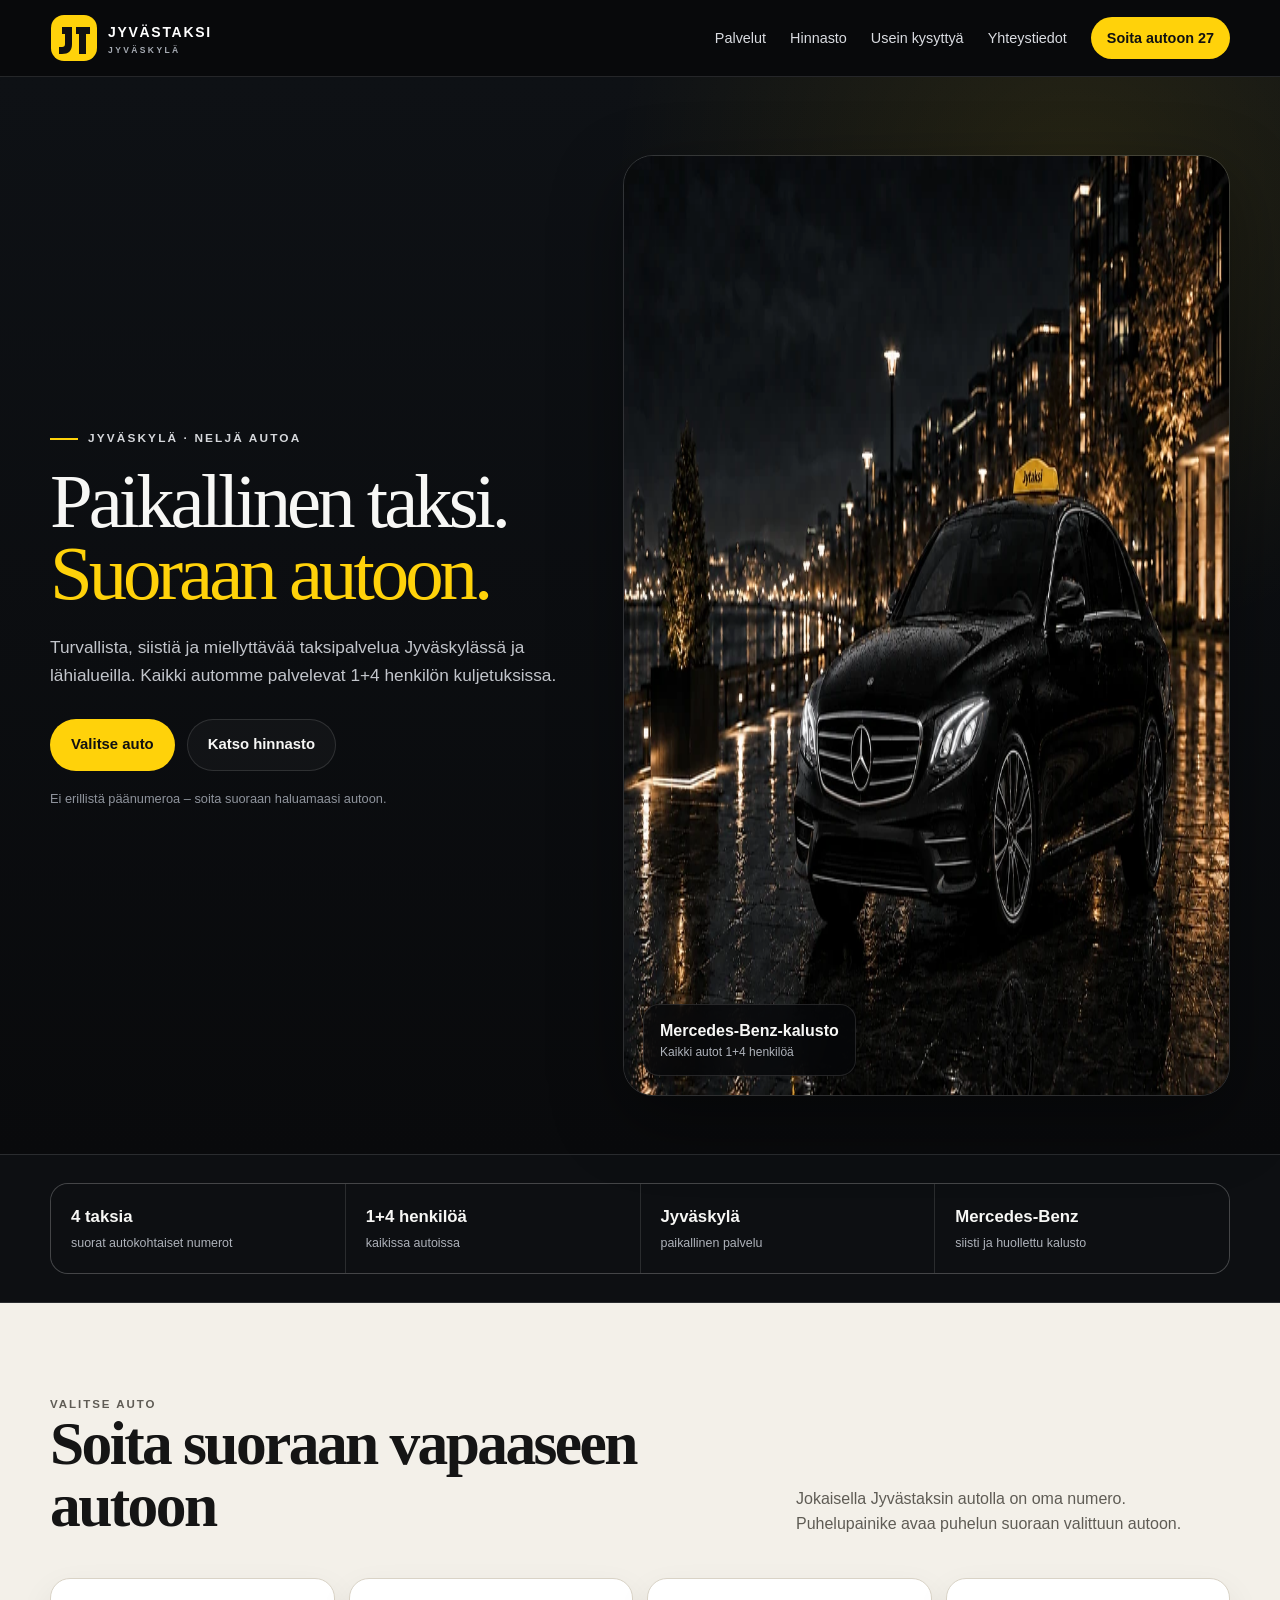
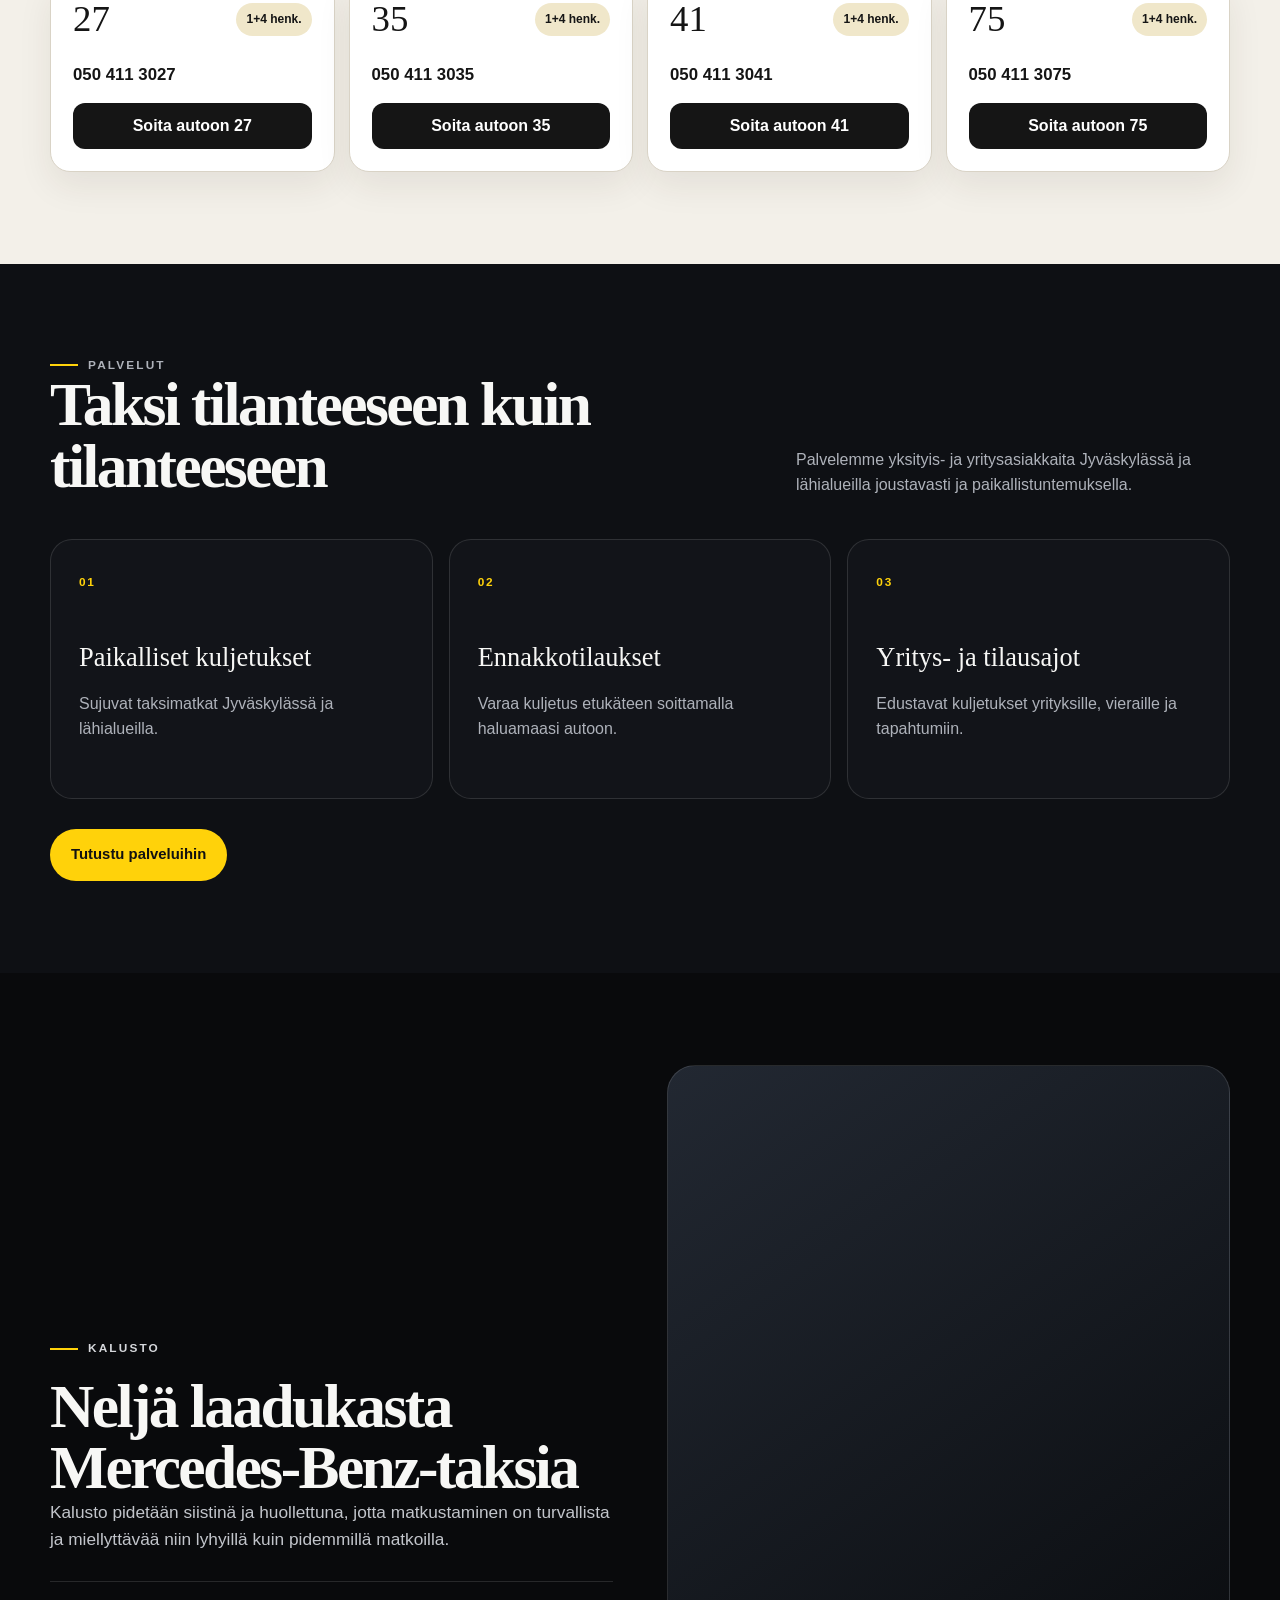
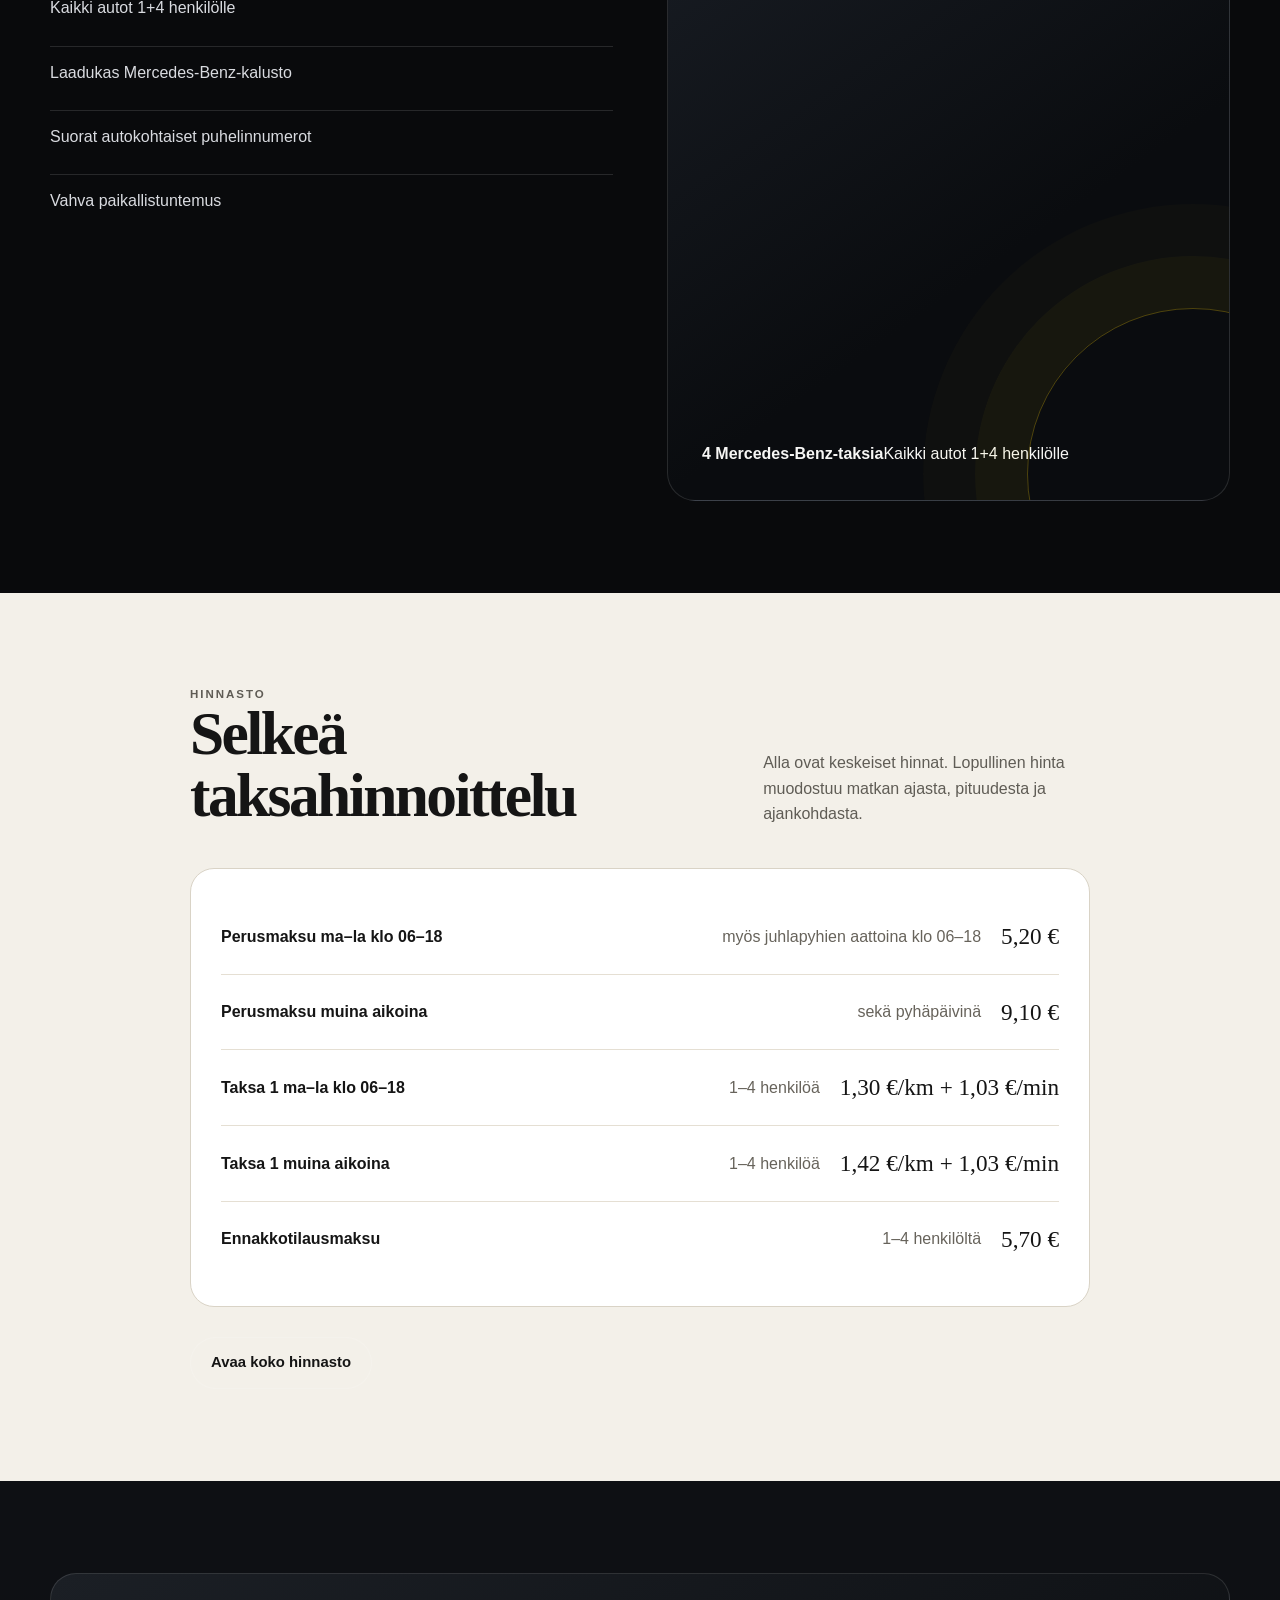
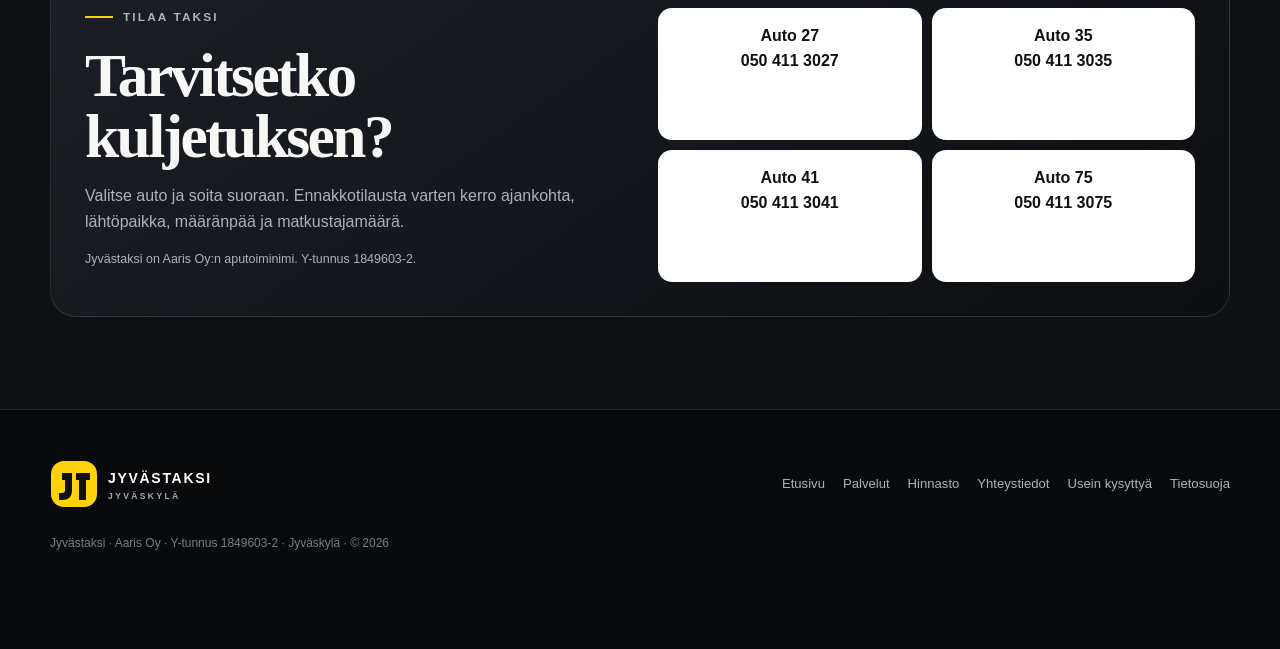
==== commit fbc0f80e: "Palauta alkuperäiset kuvat etusivulle" ====
--- a/index.html
+++ b/index.html
@@ -1 +1,272 @@
-<!doctype html><html lang="fi"><head><meta charset="utf-8"><meta name="viewport" content="width=device-width,initial-scale=1"><title>Taksi Jyväskylä | Jyvästaksi – soita suoraan autoon</title><meta name="description" content="Jyvästaksi tarjoaa turvallista ja paikallista taksipalvelua Jyväskylässä. Neljä Mercedes-Benz-taksia, kaikki 1+4 henkilölle. Soita suoraan haluamaasi autoon."><link rel="canonical" href="https://jyvastaksi.fi/"><meta name="theme-color" content="#090a0c"><meta property="og:title" content="Jyvästaksi – taksi Jyväskylässä"><meta property="og:description" content="Neljä laadukasta taksia Jyväskylässä. Soita suoraan haluamaasi autoon."><meta property="og:type" content="website"><meta property="og:url" content="https://jyvastaksi.fi/"><link rel="stylesheet" href="/assets/styles.css"><link rel="icon" href="/assets/logo.svg"><script type="application/ld+json">{"@context":"https://schema.org","@type":"TaxiService","name":"Jyvästaksi","legalName":"Aaris Oy","url":"https://jyvastaksi.fi/","areaServed":{"@type":"City","name":"Jyväskylä"},"telephone":"+358504113027","description":"Paikallinen neljän auton taksipalvelu Jyväskylässä.","contactPoint":[{"@type":"ContactPoint","telephone":"+358504113027","contactType":"Auto 27"},{"@type":"ContactPoint","telephone":"+358504113035","contactType":"Auto 35"},{"@type":"ContactPoint","telephone":"+358504113041","contactType":"Auto 41"},{"@type":"ContactPoint","telephone":"+358504113075","contactType":"Auto 75"}]}</script></head><body><a class="skip" href="#main">Siirry sisältöön</a><header class="header"><div class="container nav"><a class="logo" href="/" aria-label="Jyvästaksi etusivu"><img src="/assets/logo.svg" alt="Jyvästaksi"></a><button class="menu" type="button" aria-label="Avaa valikko" aria-expanded="false"><span></span><span></span><span></span></button><nav class="links" aria-label="Päävalikko"><a href="/palvelut/">Palvelut</a><a href="/hinnasto/">Hinnasto</a><a href="/usein-kysyttya/">Usein kysyttyä</a><a href="/yhteystiedot/">Yhteystiedot</a><a class="nav-call" href="tel:+358504113027">Soita autoon 27</a></nav></div></header><main id="main"><section class="hero"><div class="container hero-grid"><div class="hero-copy"><p class="eyebrow">Jyväskylä · neljä autoa</p><h1>Paikallinen taksi.<br><strong>Suoraan autoon.</strong></h1><p class="hero-lead">Turvallista, siistiä ja miellyttävää taksipalvelua Jyväskylässä ja lähialueilla. Kaikki automme palvelevat 1+4 henkilön kuljetuksissa.</p><div class="actions"><a class="btn btn-primary" href="#autot">Valitse auto</a><a class="btn btn-secondary" href="/hinnasto/">Katso hinnasto</a></div><p class="hero-note">Ei erillistä päänumeroa – soita suoraan haluamaasi autoon.</p></div><div class="hero-art"><img src="/assets/taxi-hero.svg" alt="Tyylitelty musta Jyvästaksi keltaisella taksivalolla"><div class="hero-badge"><strong>Mercedes-Benz-kalusto</strong><span>Kaikki autot 1+4 henkilöä</span></div></div></div></section><section class="quick"><div class="container quick-grid"><div><strong>4 taksia</strong><span>suorat autokohtaiset numerot</span></div><div><strong>1+4 henkilöä</strong><span>kaikissa autoissa</span></div><div><strong>Jyväskylä</strong><span>paikallinen palvelu</span></div><div><strong>Mercedes-Benz</strong><span>siisti ja huollettu kalusto</span></div></div></section><section class="section section-soft" id="autot"><div class="container"><div class="section-head"><div><p class="kicker">Valitse auto</p><h2>Soita suoraan vapaaseen autoon</h2></div><p>Jokaisella Jyvästaksin autolla on oma numero. Puhelupainike avaa puhelun suoraan valittuun autoon.</p></div><div class="cars"><article class="car-card"><div class="car-top"><span class="car-no">27</span><span class="capacity">1+4 henk.</span></div><div class="phone">050 411 3027</div><a class="call" href="tel:+358504113027">Soita autoon 27</a></article><article class="car-card"><div class="car-top"><span class="car-no">35</span><span class="capacity">1+4 henk.</span></div><div class="phone">050 411 3035</div><a class="call" href="tel:+358504113035">Soita autoon 35</a></article><article class="car-card"><div class="car-top"><span class="car-no">41</span><span class="capacity">1+4 henk.</span></div><div class="phone">050 411 3041</div><a class="call" href="tel:+358504113041">Soita autoon 41</a></article><article class="car-card"><div class="car-top"><span class="car-no">75</span><span class="capacity">1+4 henk.</span></div><div class="phone">050 411 3075</div><a class="call" href="tel:+358504113075">Soita autoon 75</a></article></div></div></section><section class="section section-dark"><div class="container"><div class="section-head"><div><p class="eyebrow">Palvelut</p><h2>Taksi tilanteeseen kuin tilanteeseen</h2></div><p>Palvelemme yksityis- ja yritysasiakkaita Jyväskylässä ja lähialueilla joustavasti ja paikallistuntemuksella.</p></div><div class="service-grid"><article class="service"><span class="service-num">01</span><h3>Paikalliset kuljetukset</h3><p>Sujuvat taksimatkat Jyväskylässä ja lähialueilla.</p></article><article class="service"><span class="service-num">02</span><h3>Ennakkotilaukset</h3><p>Varaa kuljetus etukäteen soittamalla haluamaasi autoon.</p></article><article class="service"><span class="service-num">03</span><h3>Yritys- ja tilausajot</h3><p>Edustavat kuljetukset yrityksille, vieraille ja tapahtumiin.</p></article></div><div class="actions"><a class="btn btn-primary" href="/palvelut/">Tutustu palveluihin</a></div></div></section><section class="section"><div class="container fleet-grid"><div><p class="eyebrow">Kalusto</p><h2>Neljä laadukasta Mercedes-Benz-taksia</h2><p class="hero-lead">Kalusto pidetään siistinä ja huollettuna, jotta matkustaminen on turvallista ja miellyttävää niin lyhyillä kuin pidemmillä matkoilla.</p><ul class="fleet-list"><li>Kaikki autot 1+4 henkilölle</li><li>Laadukas Mercedes-Benz-kalusto</li><li>Suorat autokohtaiset puhelinnumerot</li><li>Vahva paikallistuntemus</li></ul></div><div class="fleet-panel"><div class="fleet-big">1+4</div><ul class="fleet-list"><li>Neljä autoa</li><li>Jyväskylä ja lähialueet</li><li>Yksityis- ja yritysasiakkaat</li></ul></div></div></section><section class="section section-soft"><div class="container price-wrap"><div class="section-head"><div><p class="kicker">Hinnasto</p><h2>Selkeä taksahinnoittelu</h2></div><p>Alla ovat keskeiset hinnat. Lopullinen hinta muodostuu matkan ajasta, pituudesta ja ajankohdasta.</p></div><div class="price-card"><div class="price-row"><strong>Perusmaksu ma–la klo 06–18</strong><span>myös juhlapyhien aattoina klo 06–18</span><span class="price-value">5,20 €</span></div><div class="price-row"><strong>Perusmaksu muina aikoina</strong><span>sekä pyhäpäivinä</span><span class="price-value">9,10 €</span></div><div class="price-row"><strong>Taksa 1 ma–la klo 06–18</strong><span>1–4 henkilöä</span><span class="price-value">1,30 €/km + 1,03 €/min</span></div><div class="price-row"><strong>Taksa 1 muina aikoina</strong><span>1–4 henkilöä</span><span class="price-value">1,42 €/km + 1,03 €/min</span></div><div class="price-row"><strong>Ennakkotilausmaksu</strong><span>1–4 henkilöltä</span><span class="price-value">5,70 €</span></div></div><div class="actions"><a class="btn btn-secondary" href="/hinnasto/">Avaa koko hinnasto</a></div></div></section><section class="section section-dark"><div class="container contact-box"><div><p class="eyebrow">Tilaa taksi</p><h2>Tarvitsetko kuljetuksen?</h2><p>Valitse auto ja soita suoraan. Ennakkotilausta varten kerro ajankohta, lähtöpaikka, määränpää ja matkustajamäärä.</p><p class="legal">Jyvästaksi on Aaris Oy:n aputoiminimi. Y-tunnus 1849603-2.</p></div><div class="contact-cars"><a href="tel:+358504113027">Auto 27<br>050 411 3027</a><a href="tel:+358504113035">Auto 35<br>050 411 3035</a><a href="tel:+358504113041">Auto 41<br>050 411 3041</a><a href="tel:+358504113075">Auto 75<br>050 411 3075</a></div></div></section></main><footer class="footer"><div class="container"><div class="footer-grid"><a class="logo" href="/"><img src="/assets/logo.svg" alt="Jyvästaksi"></a><div class="footer-links"><a href="/">Etusivu</a><a href="/palvelut/">Palvelut</a><a href="/hinnasto/">Hinnasto</a><a href="/yhteystiedot/">Yhteystiedot</a><a href="/usein-kysyttya/">Usein kysyttyä</a><a href="/tietosuoja/">Tietosuoja</a></div></div><div class="footer-meta">Jyvästaksi · Aaris Oy · Y-tunnus 1849603-2 · Jyväskylä · © <span data-year></span></div></div></footer><a class="mobile-call" href="tel:+358504113027">Soita autoon 27</a><script src="/assets/script.js" defer></script></body></html>
+<!doctype html>
+<html lang="fi">
+<head>
+<meta charset="utf-8">
+<meta name="viewport" content="width=device-width,initial-scale=1">
+<title>Taksi Jyväskylä | Jyvästaksi – soita suoraan autoon</title>
+<meta name="description" content="Jyvästaksi tarjoaa turvallista ja paikallista taksipalvelua Jyväskylässä. Neljä Mercedes-Benz-taksia, kaikki 1+4 henkilölle. Soita suoraan haluamaasi autoon.">
+<link rel="canonical" href="https://jyvastaksi.fi/">
+<meta name="theme-color" content="#090a0c">
+<meta property="og:title" content="Jyvästaksi – taksi Jyväskylässä">
+<meta property="og:description" content="Neljä laadukasta taksia Jyväskylässä. Soita suoraan haluamaasi autoon.">
+<meta property="og:type" content="website">
+<meta property="og:url" content="https://jyvastaksi.fi/">
+<meta property="og:image" content="https://jyvastaksi.fi/assets/jyvastaksi-og.jpg">
+<meta property="og:image:alt" content="Musta Mercedes-Benz Jyvästaksi Jyväskylän iltavalaistuksessa">
+<link rel="stylesheet" href="/assets/styles.css">
+<link rel="stylesheet" href="/assets/photo-enhancements.css">
+<link rel="icon" href="/assets/logo.svg">
+<script type="application/ld+json">{"@context":"https://schema.org","@type":"TaxiService","name":"Jyvästaksi","legalName":"Aaris Oy","url":"https://jyvastaksi.fi/","areaServed":{"@type":"City","name":"Jyväskylä"},"telephone":"+358504113027","description":"Paikallinen neljän auton taksipalvelu Jyväskylässä.","contactPoint":[{"@type":"ContactPoint","telephone":"+358504113027","contactType":"Auto 27"},{"@type":"ContactPoint","telephone":"+358504113035","contactType":"Auto 35"},{"@type":"ContactPoint","telephone":"+358504113041","contactType":"Auto 41"},{"@type":"ContactPoint","telephone":"+358504113075","contactType":"Auto 75"}]}</script>
+</head>
+<body>
+<a class="skip" href="#main">Siirry sisältöön</a>
+<header class="header">
+<div class="container nav">
+<a class="logo" href="/" aria-label="Jyvästaksi etusivu">
+<img src="/assets/logo.svg" alt="Jyvästaksi">
+</a>
+<button class="menu" type="button" aria-label="Avaa valikko" aria-expanded="false">
+<span>
+</span>
+<span>
+</span>
+<span>
+</span>
+</button>
+<nav class="links" aria-label="Päävalikko">
+<a href="/palvelut/">Palvelut</a>
+<a href="/hinnasto/">Hinnasto</a>
+<a href="/usein-kysyttya/">Usein kysyttyä</a>
+<a href="/yhteystiedot/">Yhteystiedot</a>
+<a class="nav-call" href="tel:+358504113027">Soita autoon 27</a>
+</nav>
+</div>
+</header>
+<main id="main">
+<section class="hero">
+<div class="container hero-grid">
+<div class="hero-copy">
+<p class="eyebrow">Jyväskylä · neljä autoa</p>
+<h1>Paikallinen taksi.<br>
+<strong>Suoraan autoon.</strong>
+</h1>
+<p class="hero-lead">Turvallista, siistiä ja miellyttävää taksipalvelua Jyväskylässä ja lähialueilla. Kaikki automme palvelevat 1+4 henkilön kuljetuksissa.</p>
+<div class="actions">
+<a class="btn btn-primary" href="#autot">Valitse auto</a>
+<a class="btn btn-secondary" href="/hinnasto/">Katso hinnasto</a>
+</div>
+<p class="hero-note">Ei erillistä päänumeroa – soita suoraan haluamaasi autoon.</p>
+</div>
+<div class="hero-art hero-photo-wrap">
+<picture>
+<source type="image/webp" sizes="(max-width: 930px) 100vw, 54vw" srcset="/assets/jyvastaksi-taksi-jyvaskyla-640.webp 640w, /assets/jyvastaksi-taksi-jyvaskyla-960.webp 960w, /assets/jyvastaksi-taksi-jyvaskyla-1280.webp 1280w, /assets/jyvastaksi-taksi-jyvaskyla-1672.webp 1672w">
+<img class="hero-photo" src="/assets/jyvastaksi-taksi-jyvaskyla-1280.webp" width="1672" height="941" fetchpriority="high" decoding="async" alt="Musta Mercedes-Benz E-sarjan Jyvästaksi Jyväskylän iltavalaistussa kaupunkimiljöössä">
+</picture>
+<div class="hero-badge">
+<strong>Mercedes-Benz-kalusto</strong>
+<span>Kaikki autot 1+4 henkilöä</span>
+</div>
+</div>
+</div>
+</section>
+<section class="quick">
+<div class="container quick-grid">
+<div>
+<strong>4 taksia</strong>
+<span>suorat autokohtaiset numerot</span>
+</div>
+<div>
+<strong>1+4 henkilöä</strong>
+<span>kaikissa autoissa</span>
+</div>
+<div>
+<strong>Jyväskylä</strong>
+<span>paikallinen palvelu</span>
+</div>
+<div>
+<strong>Mercedes-Benz</strong>
+<span>siisti ja huollettu kalusto</span>
+</div>
+</div>
+</section>
+<section class="section section-soft" id="autot">
+<div class="container">
+<div class="section-head">
+<div>
+<p class="kicker">Valitse auto</p>
+<h2>Soita suoraan vapaaseen autoon</h2>
+</div>
+<p>Jokaisella Jyvästaksin autolla on oma numero. Puhelupainike avaa puhelun suoraan valittuun autoon.</p>
+</div>
+<div class="cars">
+<article class="car-card">
+<div class="car-top">
+<span class="car-no">27</span>
+<span class="capacity">1+4 henk.</span>
+</div>
+<div class="phone">050 411 3027</div>
+<a class="call" href="tel:+358504113027">Soita autoon 27</a>
+</article>
+<article class="car-card">
+<div class="car-top">
+<span class="car-no">35</span>
+<span class="capacity">1+4 henk.</span>
+</div>
+<div class="phone">050 411 3035</div>
+<a class="call" href="tel:+358504113035">Soita autoon 35</a>
+</article>
+<article class="car-card">
+<div class="car-top">
+<span class="car-no">41</span>
+<span class="capacity">1+4 henk.</span>
+</div>
+<div class="phone">050 411 3041</div>
+<a class="call" href="tel:+358504113041">Soita autoon 41</a>
+</article>
+<article class="car-card">
+<div class="car-top">
+<span class="car-no">75</span>
+<span class="capacity">1+4 henk.</span>
+</div>
+<div class="phone">050 411 3075</div>
+<a class="call" href="tel:+358504113075">Soita autoon 75</a>
+</article>
+</div>
+</div>
+</section>
+<section class="section section-dark">
+<div class="container">
+<div class="section-head">
+<div>
+<p class="eyebrow">Palvelut</p>
+<h2>Taksi tilanteeseen kuin tilanteeseen</h2>
+</div>
+<p>Palvelemme yksityis- ja yritysasiakkaita Jyväskylässä ja lähialueilla joustavasti ja paikallistuntemuksella.</p>
+</div>
+<div class="service-grid">
+<article class="service">
+<span class="service-num">01</span>
+<h3>Paikalliset kuljetukset</h3>
+<p>Sujuvat taksimatkat Jyväskylässä ja lähialueilla.</p>
+</article>
+<article class="service">
+<span class="service-num">02</span>
+<h3>Ennakkotilaukset</h3>
+<p>Varaa kuljetus etukäteen soittamalla haluamaasi autoon.</p>
+</article>
+<article class="service">
+<span class="service-num">03</span>
+<h3>Yritys- ja tilausajot</h3>
+<p>Edustavat kuljetukset yrityksille, vieraille ja tapahtumiin.</p>
+</article>
+</div>
+<div class="actions">
+<a class="btn btn-primary" href="/palvelut/">Tutustu palveluihin</a>
+</div>
+</div>
+</section>
+<section class="section">
+<div class="container fleet-grid">
+<div>
+<p class="eyebrow">Kalusto</p>
+<h2>Neljä laadukasta Mercedes-Benz-taksia</h2>
+<p class="hero-lead">Kalusto pidetään siistinä ja huollettuna, jotta matkustaminen on turvallista ja miellyttävää niin lyhyillä kuin pidemmillä matkoilla.</p>
+<ul class="fleet-list">
+<li>Kaikki autot 1+4 henkilölle</li>
+<li>Laadukas Mercedes-Benz-kalusto</li>
+<li>Suorat autokohtaiset puhelinnumerot</li>
+<li>Vahva paikallistuntemus</li>
+</ul>
+</div>
+<div class="fleet-panel fleet-photo-panel">
+<picture>
+<source type="image/webp" sizes="(max-width: 930px) 100vw, 46vw" srcset="/assets/jyvastaksi-taksi-jyvaskyla-640.webp 640w, /assets/jyvastaksi-taksi-jyvaskyla-960.webp 960w, /assets/jyvastaksi-taksi-jyvaskyla-1280.webp 1280w">
+<img src="/assets/jyvastaksi-taksi-jyvaskyla-960.webp" width="1672" height="941" loading="lazy" decoding="async" alt="Jyvästaksin Mercedes-Benz-taksi Jyväskylässä">
+</picture>
+<div class="fleet-photo-caption"><strong>4 Mercedes-Benz-taksia</strong><span>Kaikki autot 1+4 henkilölle</span></div>
+</div>
+</div>
+</section>
+<section class="section section-soft">
+<div class="container price-wrap">
+<div class="section-head">
+<div>
+<p class="kicker">Hinnasto</p>
+<h2>Selkeä taksahinnoittelu</h2>
+</div>
+<p>Alla ovat keskeiset hinnat. Lopullinen hinta muodostuu matkan ajasta, pituudesta ja ajankohdasta.</p>
+</div>
+<div class="price-card">
+<div class="price-row">
+<strong>Perusmaksu ma–la klo 06–18</strong>
+<span>myös juhlapyhien aattoina klo 06–18</span>
+<span class="price-value">5,20 €</span>
+</div>
+<div class="price-row">
+<strong>Perusmaksu muina aikoina</strong>
+<span>sekä pyhäpäivinä</span>
+<span class="price-value">9,10 €</span>
+</div>
+<div class="price-row">
+<strong>Taksa 1 ma–la klo 06–18</strong>
+<span>1–4 henkilöä</span>
+<span class="price-value">1,30 €/km + 1,03 €/min</span>
+</div>
+<div class="price-row">
+<strong>Taksa 1 muina aikoina</strong>
+<span>1–4 henkilöä</span>
+<span class="price-value">1,42 €/km + 1,03 €/min</span>
+</div>
+<div class="price-row">
+<strong>Ennakkotilausmaksu</strong>
+<span>1–4 henkilöltä</span>
+<span class="price-value">5,70 €</span>
+</div>
+</div>
+<div class="actions">
+<a class="btn btn-secondary" href="/hinnasto/">Avaa koko hinnasto</a>
+</div>
+</div>
+</section>
+<section class="section section-dark">
+<div class="container contact-box">
+<div>
+<p class="eyebrow">Tilaa taksi</p>
+<h2>Tarvitsetko kuljetuksen?</h2>
+<p>Valitse auto ja soita suoraan. Ennakkotilausta varten kerro ajankohta, lähtöpaikka, määränpää ja matkustajamäärä.</p>
+<p class="legal">Jyvästaksi on Aaris Oy:n aputoiminimi. Y-tunnus 1849603-2.</p>
+</div>
+<div class="contact-cars">
+<a href="tel:+358504113027">Auto 27<br>050 411 3027</a>
+<a href="tel:+358504113035">Auto 35<br>050 411 3035</a>
+<a href="tel:+358504113041">Auto 41<br>050 411 3041</a>
+<a href="tel:+358504113075">Auto 75<br>050 411 3075</a>
+</div>
+</div>
+</section>
+</main>
+<footer class="footer">
+<div class="container">
+<div class="footer-grid">
+<a class="logo" href="/">
+<img src="/assets/logo.svg" alt="Jyvästaksi">
+</a>
+<div class="footer-links">
+<a href="/">Etusivu</a>
+<a href="/palvelut/">Palvelut</a>
+<a href="/hinnasto/">Hinnasto</a>
+<a href="/yhteystiedot/">Yhteystiedot</a>
+<a href="/usein-kysyttya/">Usein kysyttyä</a>
+<a href="/tietosuoja/">Tietosuoja</a>
+</div>
+</div>
+<div class="footer-meta">Jyvästaksi · Aaris Oy · Y-tunnus 1849603-2 · Jyväskylä · © <span data-year>
+</span>
+</div>
+</div>
+</footer>
+<a class="mobile-call" href="tel:+358504113027">Soita autoon 27</a>
+<script src="/assets/script.js" defer>
+</script>
+</body>
+</html>
--- a/assets/styles.css
+++ b/assets/styles.css
@@ -0,0 +1,5 @@
+:root{--bg:#090a0c;--surface:#121419;--surface2:#181b21;--text:#f7f7f5;--muted:#aeb2ba;--yellow:#ffd20a;--yellow2:#e9bb00;--line:rgba(255,255,255,.12);--max:1180px;--radius:24px;--shadow:0 24px 70px rgba(0,0,0,.38)}
+*{box-sizing:border-box}html{scroll-behavior:smooth;background:var(--bg)}body{margin:0;background:var(--bg);color:var(--text);font-family:Inter,ui-sans-serif,-apple-system,BlinkMacSystemFont,"Segoe UI",sans-serif;line-height:1.58;-webkit-font-smoothing:antialiased;overflow-x:hidden}a{color:inherit;text-decoration:none}img,svg{display:block;max-width:100%}button{font:inherit}.container{width:min(calc(100% - 40px),var(--max));margin-inline:auto}.skip{position:fixed;top:10px;left:10px;z-index:999;background:#fff;color:#000;padding:10px 14px;transform:translateY(-150%)}.skip:focus{transform:none}.header{position:sticky;top:0;z-index:100;background:rgba(9,10,12,.88);backdrop-filter:blur(16px);border-bottom:1px solid var(--line)}.nav{min-height:76px;display:flex;align-items:center;justify-content:space-between;gap:24px}.logo{width:160px;flex:none}.links{display:flex;align-items:center;gap:24px;font-size:.9rem}.links a{color:#dadce1}.links a:hover{color:#fff}.nav-call{padding:10px 16px;border-radius:999px;background:var(--yellow);color:#111!important;font-weight:800}.menu{display:none;width:44px;height:44px;border:1px solid var(--line);border-radius:50%;background:transparent;color:#fff;align-items:center;justify-content:center}.menu span{width:18px;height:1px;background:#fff;display:block;margin:4px auto}.hero{position:relative;padding:78px 0 58px;background:radial-gradient(circle at 84% 10%,rgba(255,210,10,.10),transparent 32%),linear-gradient(180deg,#0e1115 0%,#090a0c 100%)}.hero-grid{display:grid;grid-template-columns:minmax(0,.92fr) minmax(0,1.08fr);gap:56px;align-items:center}.hero-copy,.hero-art{min-width:0}.eyebrow{display:flex;align-items:center;gap:10px;margin:0 0 18px;color:#d5d7db;text-transform:uppercase;font-size:.74rem;letter-spacing:.18em;font-weight:800}.eyebrow:before{content:"";width:28px;height:2px;background:var(--yellow)}h1,h2,h3{margin-top:0}h1{font-family:Georgia,"Times New Roman",serif;font-weight:400;font-size:clamp(3.2rem,6vw,6.2rem);line-height:.94;letter-spacing:-.052em;margin-bottom:24px}h1 strong{color:var(--yellow);font-weight:400}.hero-lead{max-width:610px;color:#c2c5cb;font-size:1.08rem;margin:0}.actions{display:flex;flex-wrap:wrap;gap:12px;margin-top:30px}.btn{display:inline-flex;align-items:center;justify-content:center;min-height:50px;padding:13px 20px;border-radius:999px;font-size:.93rem;font-weight:800;border:1px solid transparent;transition:.2s ease}.btn:hover{transform:translateY(-2px)}.btn-primary{background:var(--yellow);color:#111}.btn-secondary{border-color:var(--line);background:rgba(255,255,255,.03)}.hero-note{margin-top:18px;color:#8f949d;font-size:.8rem}.hero-art{position:relative}.hero-art img{width:100%;border-radius:30px;box-shadow:var(--shadow);border:1px solid rgba(255,255,255,.15)}.hero-badge{position:absolute;left:20px;bottom:20px;background:rgba(6,7,9,.78);backdrop-filter:blur(14px);border:1px solid var(--line);border-radius:16px;padding:13px 16px}.hero-badge strong,.hero-badge span{display:block}.hero-badge strong{font-size:1rem}.hero-badge span{font-size:.75rem;color:var(--muted)}.quick{padding:28px 0;border-block:1px solid var(--line);background:#0d0f12}.quick-grid{display:grid;grid-template-columns:repeat(4,minmax(0,1fr));gap:1px;background:var(--line);border:1px solid var(--line);border-radius:18px;overflow:hidden}.quick-grid>div{padding:20px;background:#0d0f12}.quick-grid strong{display:block;font-size:1.05rem}.quick-grid span{display:block;color:var(--muted);font-size:.78rem;margin-top:3px}.section{padding:92px 0}.section-soft{background:#f3f0e9;color:#151515}.section-dark{background:#0e1014}.section-head{display:grid;grid-template-columns:minmax(0,1fr) minmax(280px,.62fr);gap:46px;align-items:end;margin-bottom:42px}.section-head p{margin:0;color:var(--muted)}.section-soft .section-head p{color:#5f5c55}.kicker{margin:0 0 12px;text-transform:uppercase;letter-spacing:.17em;font-size:.72rem;font-weight:900;color:#9b7a00}.section h2{font-family:Georgia,"Times New Roman",serif;font-size:clamp(2.35rem,4.8vw,4.5rem);line-height:1;letter-spacing:-.042em;margin-bottom:0}.cars{display:grid;grid-template-columns:repeat(4,minmax(0,1fr));gap:14px}.car-card{display:flex;flex-direction:column;min-width:0;padding:22px;border-radius:20px;background:#fff;color:#151515;border:1px solid #d9d3c6;box-shadow:0 14px 34px rgba(46,39,25,.08)}.car-top{display:flex;align-items:center;justify-content:space-between;gap:12px}.car-no{font-family:Georgia,serif;font-size:2.3rem;line-height:1}.capacity{font-size:.75rem;font-weight:800;background:#f0e7ca;border-radius:999px;padding:7px 10px}.phone{font-size:1.05rem;font-weight:900;margin:24px 0 14px}.call{margin-top:auto;display:flex;justify-content:center;align-items:center;min-height:46px;border-radius:12px;background:#151515;color:#fff;font-weight:800}.call:hover{background:#2a2a2a}.service-grid{display:grid;grid-template-columns:repeat(3,minmax(0,1fr));gap:16px}.service{padding:28px;border-radius:22px;background:var(--surface);border:1px solid var(--line);min-height:260px}.service-num{color:var(--yellow);font-size:.74rem;font-weight:900;letter-spacing:.15em}.service h3{font-family:Georgia,serif;font-size:1.65rem;font-weight:400;margin:44px 0 12px}.service p{color:var(--muted);margin:0}.fleet-grid{display:grid;grid-template-columns:minmax(0,1fr) minmax(0,1fr);gap:54px;align-items:center}.fleet-panel{padding:34px;border-radius:28px;background:linear-gradient(145deg,#222832,#0a0c0f 72%);border:1px solid var(--line);min-height:440px;position:relative;overflow:hidden}.fleet-panel:after{content:"";position:absolute;width:330px;height:330px;right:-130px;bottom:-140px;border-radius:50%;border:1px solid rgba(255,210,10,.28);box-shadow:0 0 0 52px rgba(255,210,10,.035),0 0 0 104px rgba(255,210,10,.018)}.fleet-big{font-family:Georgia,serif;font-size:clamp(4.5rem,10vw,8rem);letter-spacing:-.08em}.fleet-list{display:grid;gap:12px;margin:28px 0 0;padding:0;list-style:none}.fleet-list li{padding:13px 0;border-top:1px solid var(--line);color:#d9dbe0}.price-wrap{max-width:900px;margin:auto}.price-card{border:1px solid #d9d3c6;border-radius:24px;background:#fff;padding:30px}.price-row{display:grid;grid-template-columns:minmax(0,1fr) auto auto;gap:20px;align-items:center;padding:19px 0;border-bottom:1px solid #e5dfd3}.price-row:last-child{border-bottom:0}.price-row strong{font-size:1rem}.price-row span{color:#67635b}.price-value{font-family:Georgia,serif;font-size:1.45rem!important;color:#151515!important}.faq{display:grid;gap:10px}.faq details{background:var(--surface);border:1px solid var(--line);border-radius:16px;padding:0 20px}.faq summary{cursor:pointer;font-weight:800;padding:18px 0}.faq p{color:var(--muted);margin:0 0 20px}.contact-box{display:grid;grid-template-columns:minmax(0,1fr) minmax(0,1fr);gap:36px;padding:34px;border-radius:26px;background:linear-gradient(145deg,#1b1f25,#0c0e11);border:1px solid var(--line)}.contact-box p{color:var(--muted)}.contact-cars{display:grid;grid-template-columns:1fr 1fr;gap:10px}.contact-cars a{padding:15px;border-radius:14px;background:#fff;color:#111;font-weight:900;text-align:center}.legal{color:#858a93;font-size:.78rem}.footer{padding:50px 0 96px;border-top:1px solid var(--line)}.footer-grid{display:grid;grid-template-columns:1fr auto;gap:32px;align-items:center}.footer-links{display:flex;flex-wrap:wrap;gap:18px;color:#aeb2ba;font-size:.82rem}.footer-meta{margin-top:26px;color:#777d86;font-size:.75rem}.mobile-call{display:none}.page-hero{padding:72px 0 50px;background:linear-gradient(180deg,#11151a,#090a0c)}.page-hero h1{font-size:clamp(2.8rem,6vw,5.4rem);max-width:850px}.prose{max-width:850px}.prose h2{font-size:clamp(2rem,4vw,3.2rem);margin:46px 0 18px}.prose h3{font-size:1.25rem;margin:32px 0 10px}.prose p,.prose li{color:#c2c5cb}.prose a{color:var(--yellow);text-decoration:underline}.notice{padding:18px;border-radius:14px;background:rgba(255,210,10,.09);border:1px solid rgba(255,210,10,.28)}
+@media(max-width:930px){.links{position:fixed;inset:76px 0 auto 0;display:none;flex-direction:column;align-items:stretch;padding:18px 20px 28px;background:#090a0c;border-bottom:1px solid var(--line)}.links.open{display:flex}.links a{padding:12px 4px;border-bottom:1px solid var(--line)}.menu{display:block}.hero-grid,.fleet-grid,.contact-box{grid-template-columns:1fr}.hero{padding-top:56px}.hero-art{max-width:760px}.quick-grid{grid-template-columns:1fr 1fr}.cars{grid-template-columns:1fr 1fr}.section-head{grid-template-columns:1fr;gap:16px}.service-grid{grid-template-columns:1fr}.footer-grid{grid-template-columns:1fr}}
+@media(max-width:600px){.container{width:min(calc(100% - 28px),var(--max))}.nav{min-height:70px}.links{inset:70px 0 auto 0}.logo{width:146px}.hero{padding:42px 0 38px}.hero-grid{gap:30px}.hero h1{font-size:clamp(2.9rem,15vw,4.7rem)}.actions{display:grid}.btn{width:100%}.hero-art img{border-radius:22px}.hero-badge{left:12px;right:12px;bottom:12px}.quick-grid{grid-template-columns:1fr 1fr}.quick-grid>div{padding:16px}.section{padding:68px 0}.cars{grid-template-columns:1fr}.car-card{padding:20px}.price-row{grid-template-columns:1fr auto}.price-row span:not(.price-value){grid-column:1/-1}.contact-cars{grid-template-columns:1fr}.footer{padding-bottom:110px}.mobile-call{display:flex;position:fixed;z-index:90;left:12px;right:12px;bottom:12px;min-height:54px;align-items:center;justify-content:center;border-radius:999px;background:var(--yellow);color:#111;font-weight:900;box-shadow:0 18px 45px rgba(0,0,0,.5)}}
+@media(prefers-reduced-motion:reduce){html{scroll-behavior:auto}.btn{transition:none}}
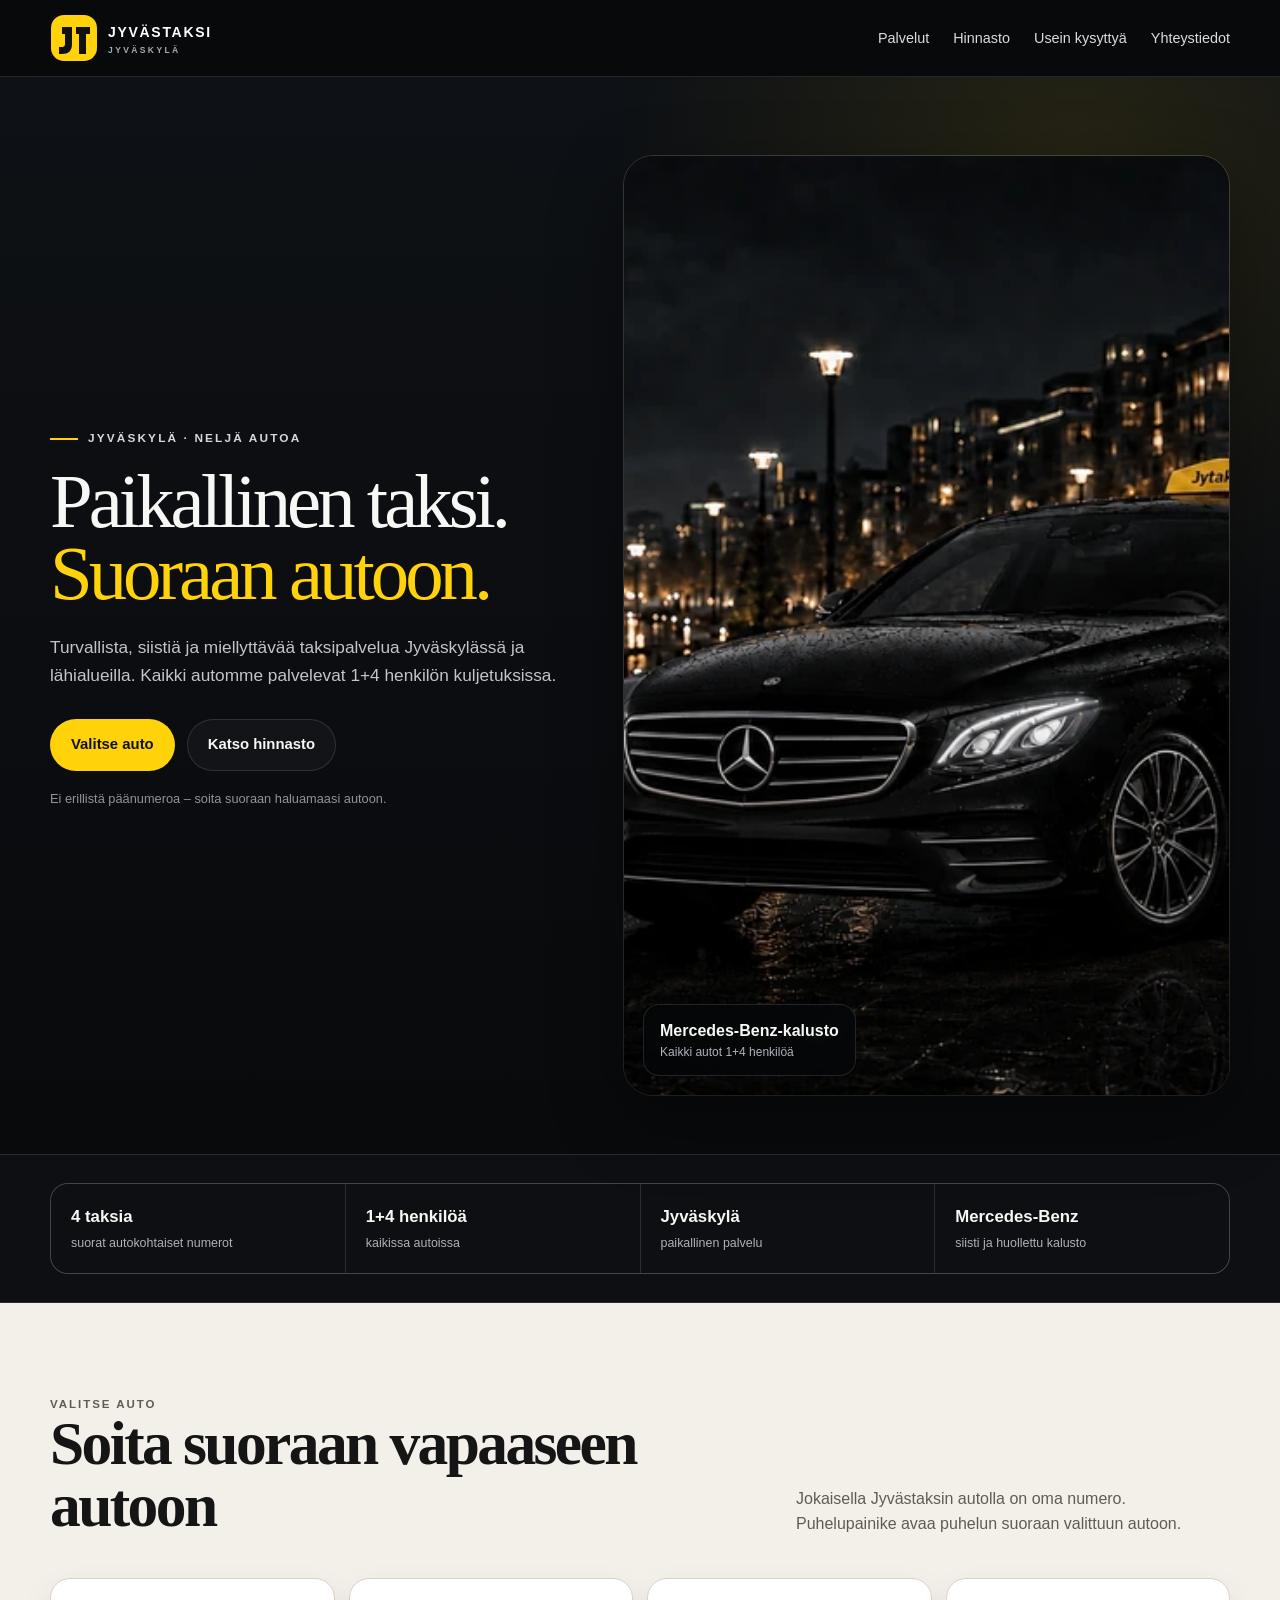
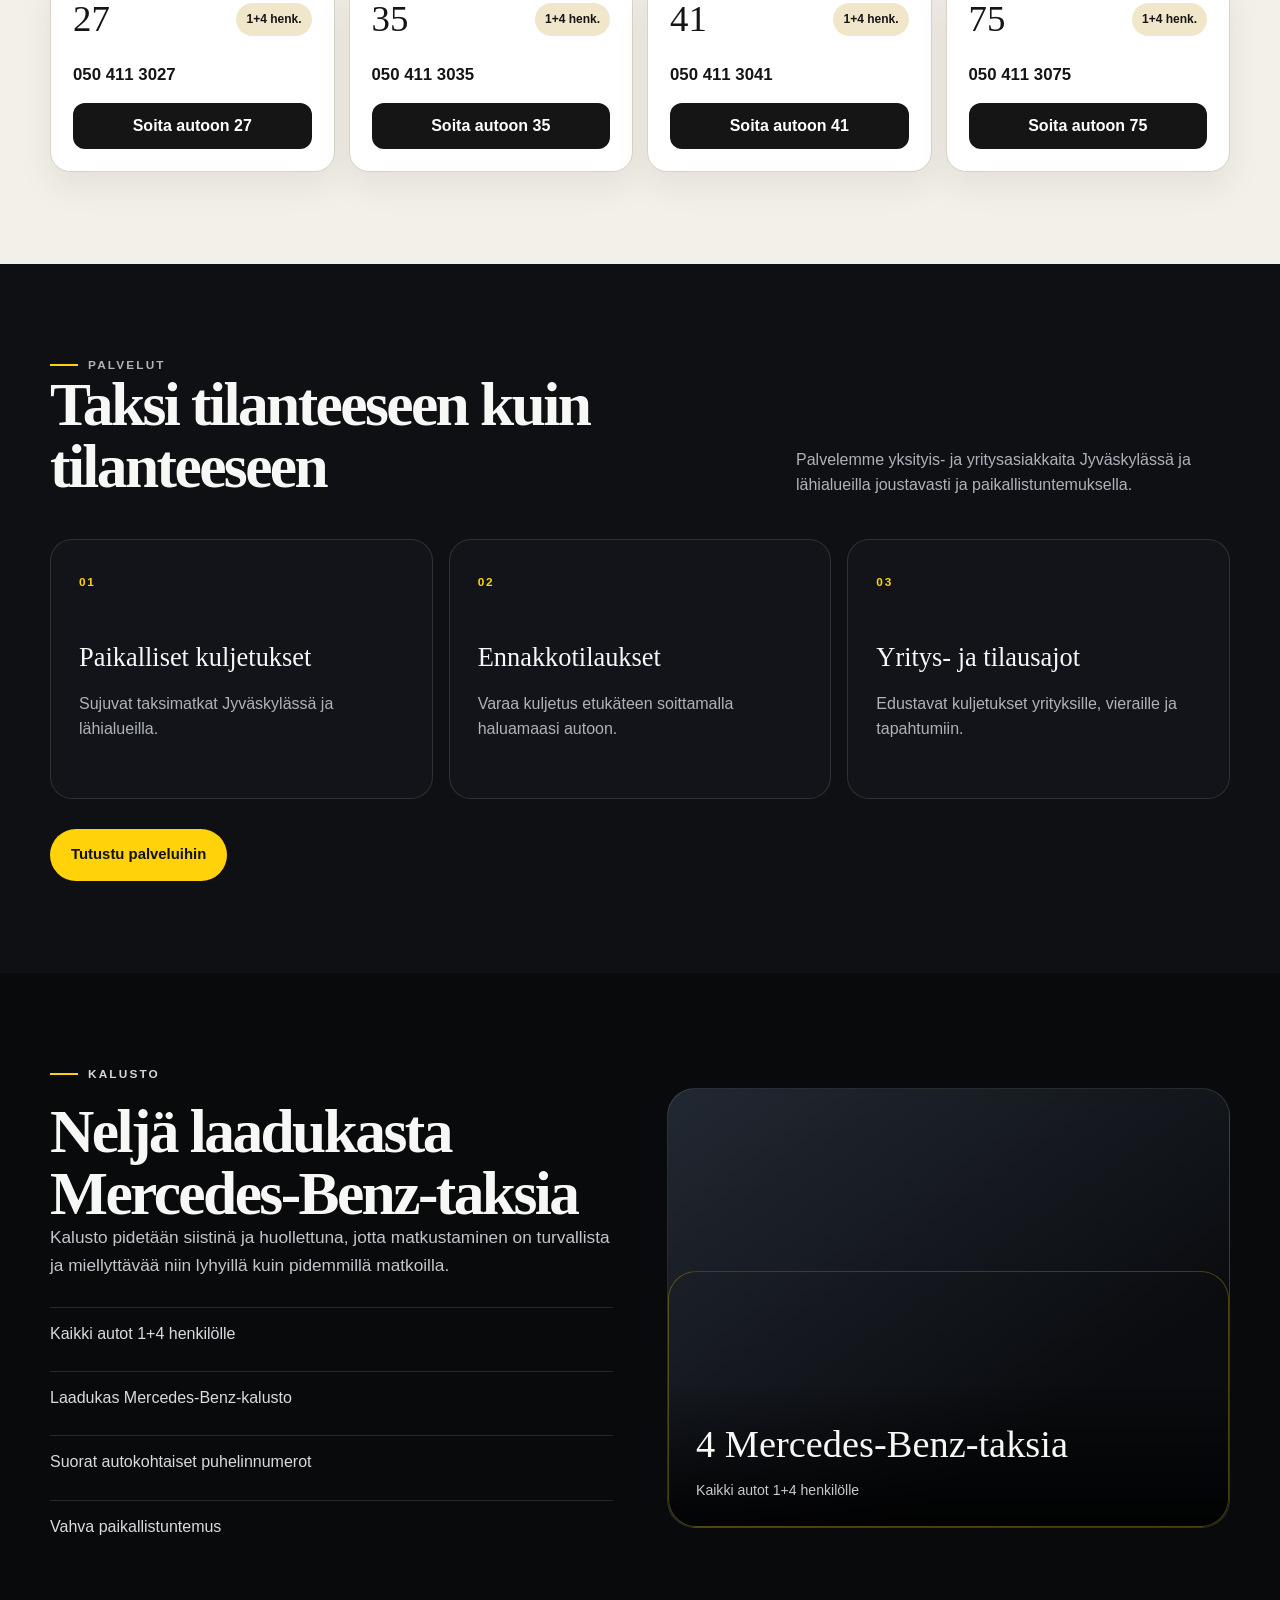
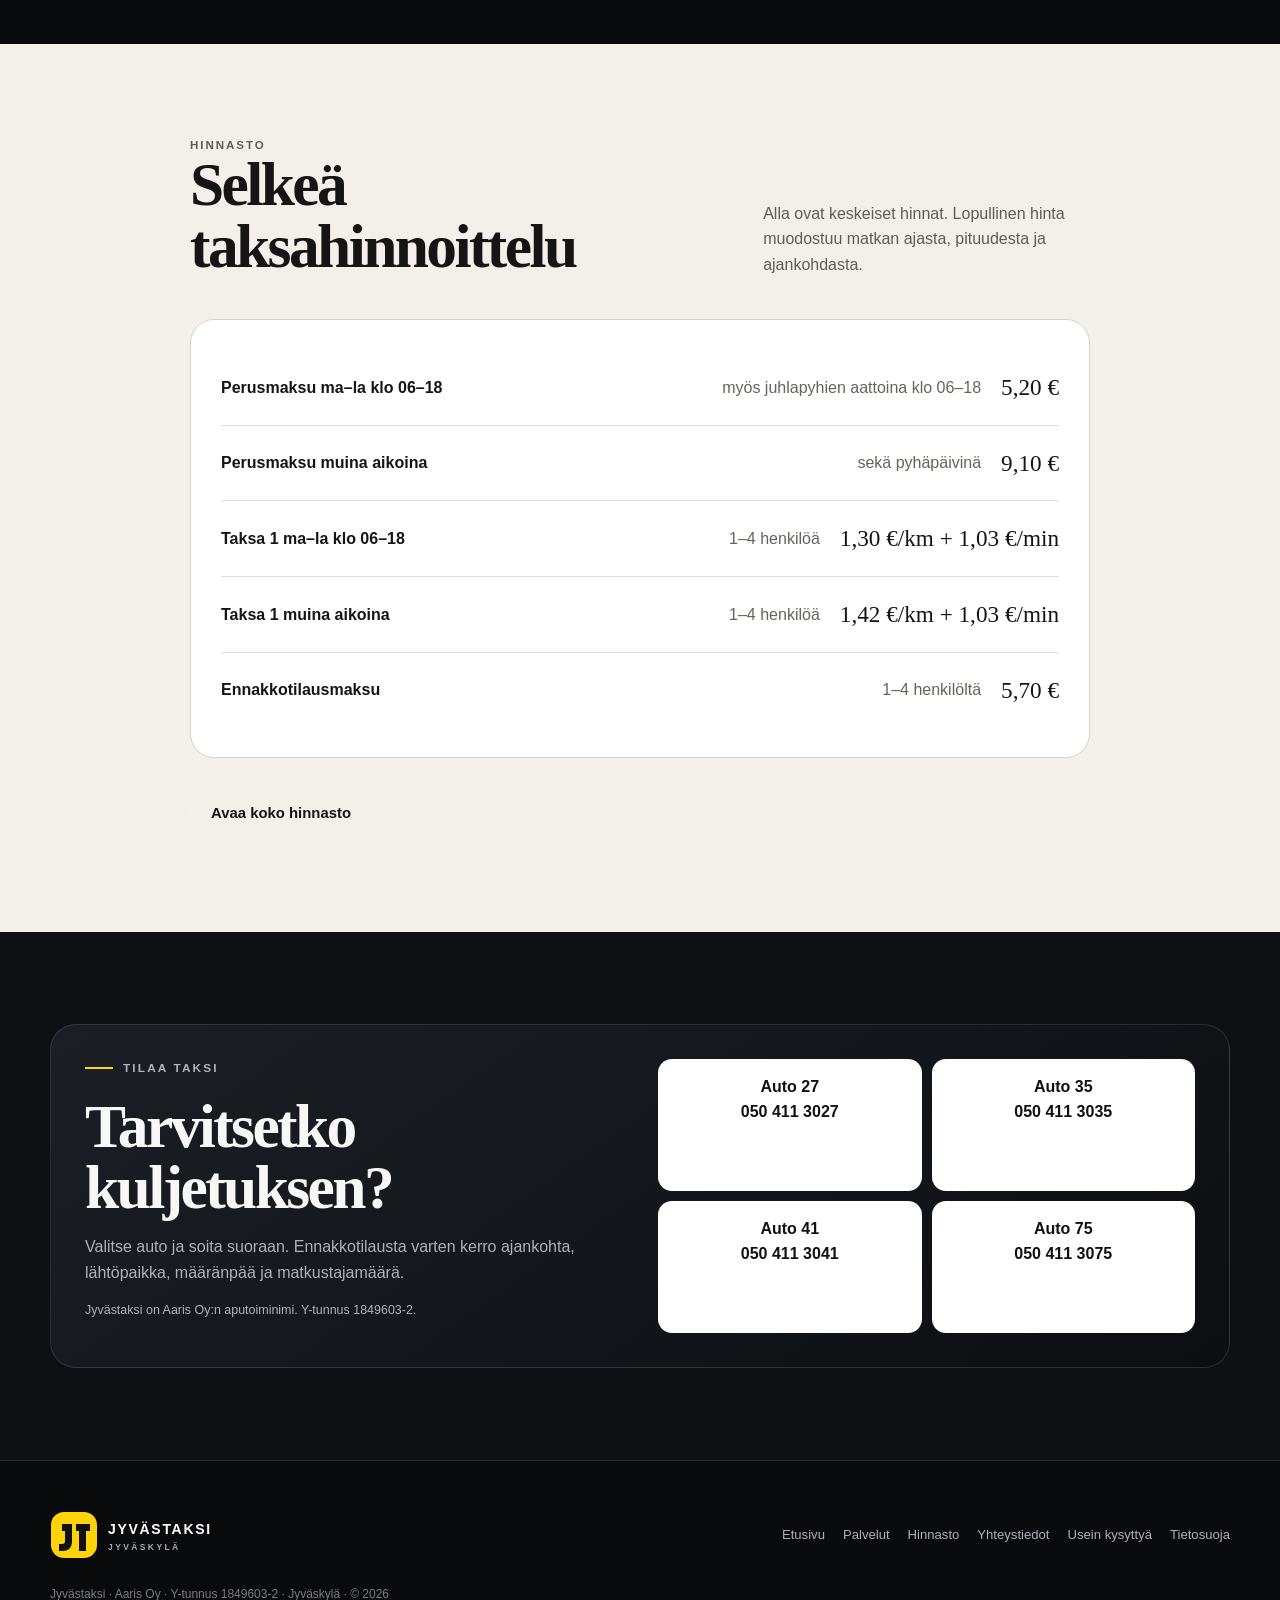
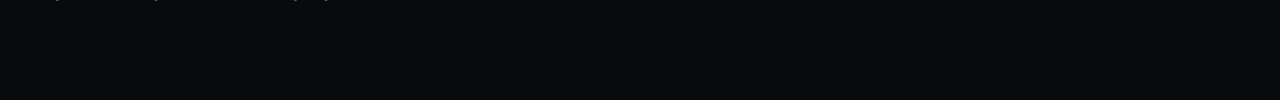
==== commit 271e8a4b: "Poista ylimääräinen Auto 27 -oletuspainike" ====
--- a/index.html
+++ b/index.html
@@ -38,7 +38,7 @@
 <a href="/hinnasto/">Hinnasto</a>
 <a href="/usein-kysyttya/">Usein kysyttyä</a>
 <a href="/yhteystiedot/">Yhteystiedot</a>
-<a class="nav-call" href="tel:+358504113027">Soita autoon 27</a>
+
 </nav>
 </div>
 </header>
@@ -265,7 +265,7 @@
 </div>
 </div>
 </footer>
-<a class="mobile-call" href="tel:+358504113027">Soita autoon 27</a>
+
 <script src="/assets/script.js" defer>
 </script>
 </body>
--- a/assets/photo-enhancements.css
+++ b/assets/photo-enhancements.css
@@ -0,0 +1,91 @@
+.hero-photo-wrap {
+  isolation: isolate;
+}
+
+.hero-photo-wrap::after {
+  background: linear-gradient(180deg, transparent 55%, rgba(0, 0, 0, 0.35));
+  border-radius: 30px;
+  content: "";
+  inset: 0;
+  pointer-events: none;
+  position: absolute;
+  z-index: 1;
+}
+
+.hero-photo-wrap picture {
+  display: block;
+}
+
+.hero-photo-wrap .hero-photo {
+  aspect-ratio: 16 / 10;
+  object-fit: cover;
+  object-position: center 58%;
+}
+
+.hero-photo-wrap .hero-badge {
+  z-index: 2;
+}
+
+.fleet-photo-panel {
+  padding: 0;
+}
+
+.fleet-photo-panel::after {
+  background: linear-gradient(180deg, transparent 45%, rgba(0, 0, 0, 0.82));
+  border-radius: inherit;
+  bottom: 0;
+  box-shadow: none;
+  content: "";
+  height: 58%;
+  left: 0;
+  position: absolute;
+  right: 0;
+  width: auto;
+  z-index: 1;
+}
+
+.fleet-photo-panel picture,
+.fleet-photo-panel img {
+  height: 100%;
+  width: 100%;
+}
+
+.fleet-photo-panel img {
+  object-fit: cover;
+  object-position: center 58%;
+}
+
+.fleet-photo-caption {
+  bottom: 26px;
+  display: grid;
+  gap: 4px;
+  left: 28px;
+  position: absolute;
+  right: 28px;
+  z-index: 2;
+}
+
+.fleet-photo-caption strong {
+  font-family: Georgia, "Times New Roman", serif;
+  font-size: clamp(1.6rem, 3vw, 2.5rem);
+  font-weight: 400;
+}
+
+.fleet-photo-caption span {
+  color: #c7cad0;
+  font-size: 0.88rem;
+}
+
+@media (max-width: 600px) {
+  .hero-photo-wrap::after {
+    border-radius: 22px;
+  }
+
+  .hero-photo-wrap .hero-photo {
+    aspect-ratio: 4 / 3;
+  }
+
+  .fleet-photo-panel {
+    min-height: 340px;
+  }
+}
